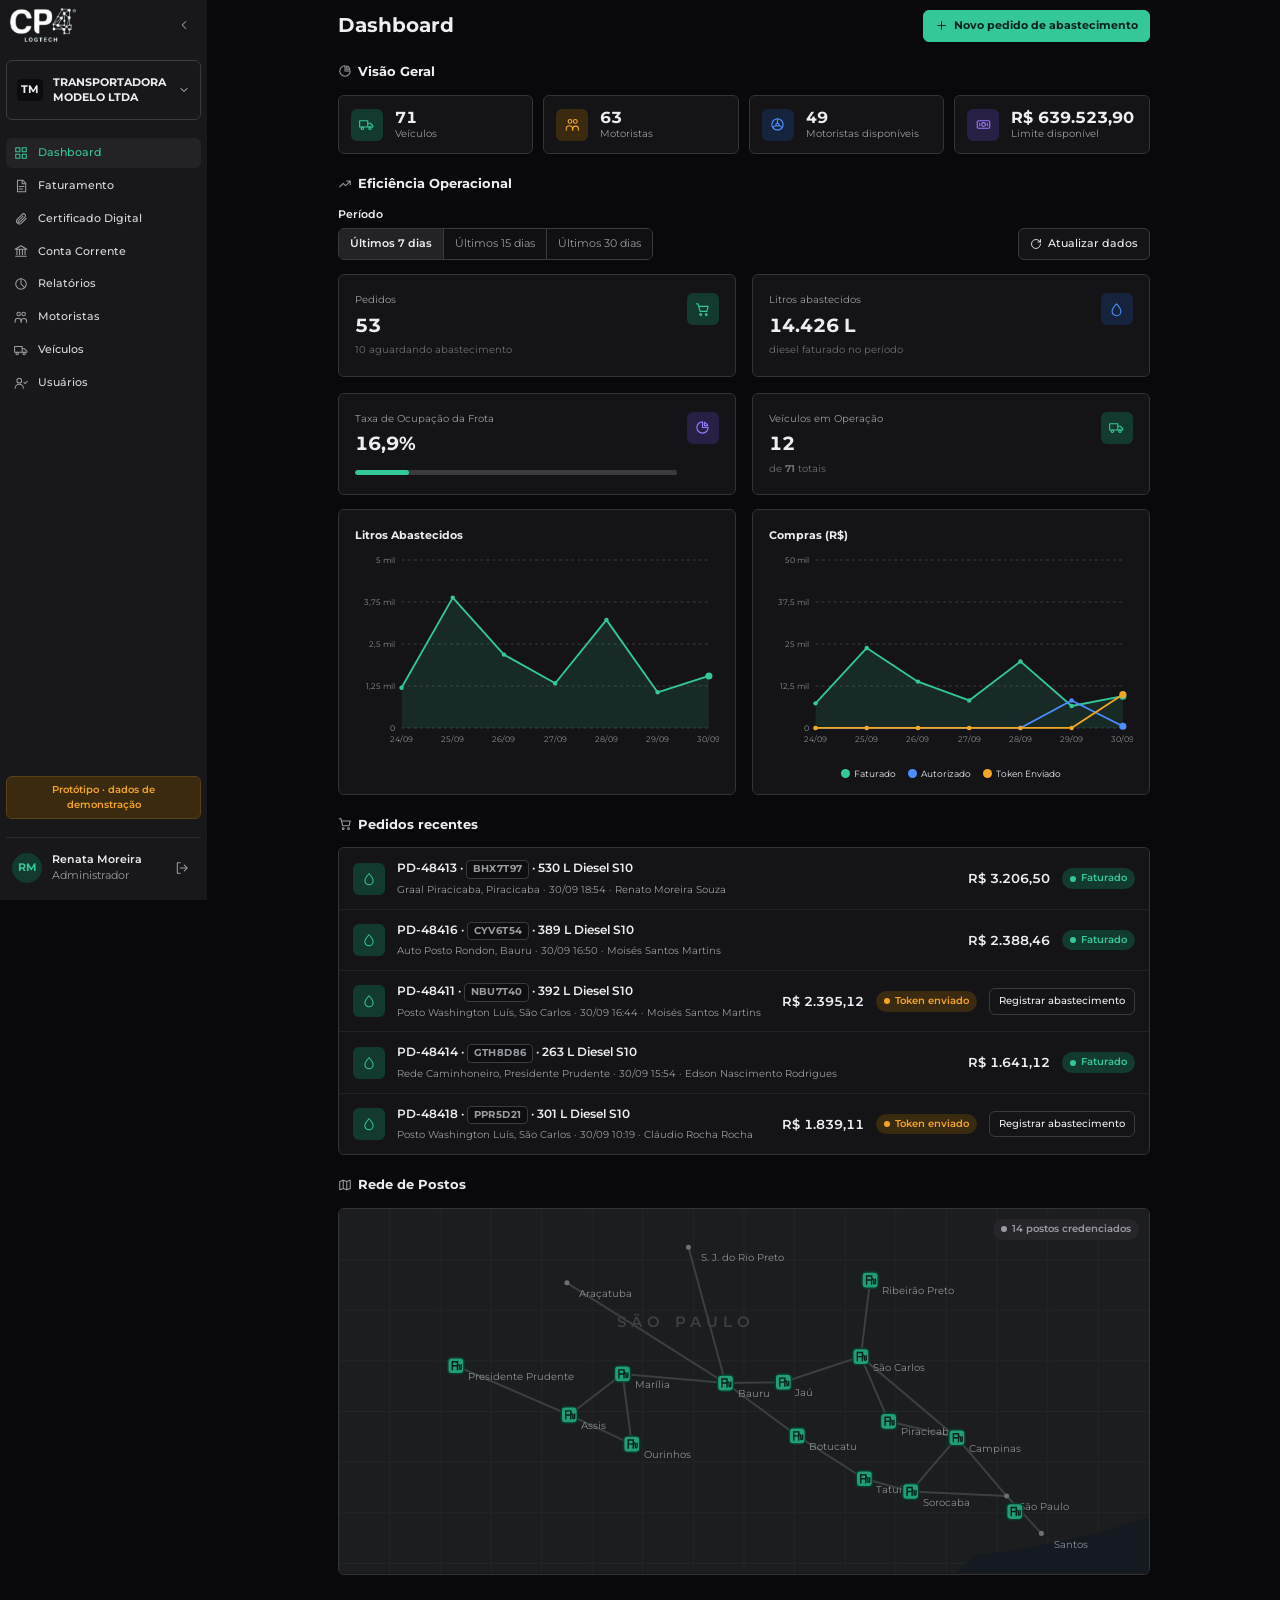
==== transportadora/index.html @ f38b28fd "Adiciona protótipo navegável da área logada da transportadora Dashboard, Faturamento, Certificado Di" ====
<!doctype html>
<html lang="pt-BR">
<head>
<meta charset="utf-8">
<meta name="viewport" content="width=device-width, initial-scale=1, viewport-fit=cover">
<title>CP4 Logtech · Área da transportadora</title>
<meta name="description" content="Protótipo navegável da área logada da transportadora na CP4. Dados de demonstração.">
<link rel="preconnect" href="https://fonts.googleapis.com">
<link rel="preconnect" href="https://fonts.gstatic.com" crossorigin>
<link rel="stylesheet" href="https://fonts.googleapis.com/css2?family=Montserrat:wght@400;500;600;700;800&display=swap">
<style>
/* Layout: menu lateral fixo + área de conteúdo centralizada, no visual escuro do produto */
:root{
  --bg:#09090b; --side:#18181a; --card:#141416; --card2:#1c1c1f; --line:#2a2a2e; --line2:#222226;
  --fg:#eceef0; --muted:#9a9ca3; --faint:#6c6e75;
  --accent:#34c79a; --accent-bg:#123a2f;
  --blue:#4c8dff; --blue-bg:#16233d; --orange:#f5a524; --orange-bg:#3a2a10;
  --purple:#9b7bff; --purple-bg:#271f44; --red:#f2665b; --red-bg:#3a1714;
  --font:'Montserrat',system-ui,-apple-system,'Segoe UI',sans-serif;
  color-scheme:dark;
}
*{box-sizing:border-box}
html,body{height:100%}
body{margin:0;background:var(--bg);color:var(--fg);font-family:var(--font);font-size:13px;line-height:1.45}
button,input,select{font:inherit;color:inherit}
button{cursor:pointer}
a{color:var(--accent)}
.num{font-variant-numeric:tabular-nums}
:focus-visible{outline:2px solid var(--accent);outline-offset:2px}
@media (prefers-reduced-motion:reduce){*{transition:none!important;animation:none!important}}

.demo{background:var(--orange-bg);color:var(--orange);border:1px solid #5a4214;border-radius:6px;padding:6px 8px;font-size:10px;font-weight:600;text-align:center}
.demo-m{display:none}

/* ---------- Estrutura ---------- */
.app{display:flex;min-height:100%}
.side{width:207px;flex-shrink:0;background:var(--side);display:flex;flex-direction:column;gap:18px;padding:8px 6px 16px;position:sticky;top:0;height:100vh;overflow-y:auto}
.side .top{display:flex;align-items:center;justify-content:space-between;padding:0 4px}
.side .top img{height:34px;width:auto;display:block}
.icon-btn{background:none;border:0;color:var(--muted);padding:6px;border-radius:6px;display:grid;place-items:center}
.icon-btn:hover{background:var(--card2);color:var(--fg)}
.company{position:relative}
.company>button{width:100%;display:flex;align-items:center;gap:10px;background:var(--side);border:1px solid #3a3a3f;border-radius:6px;padding:14px 10px;text-align:left}
.company .sig{background:#0c0c0e;border-radius:4px;font-weight:700;font-size:11px;padding:3px 4px;flex-shrink:0}
.company .nm{flex:1;font-size:11px;font-weight:700;text-transform:uppercase;line-height:1.35}
.menu-pop{position:absolute;left:0;right:0;top:calc(100% + 4px);background:var(--card2);border:1px solid var(--line);border-radius:8px;padding:4px;z-index:20;box-shadow:0 12px 30px #0008}
.menu-pop button{width:100%;text-align:left;background:none;border:0;padding:9px 10px;border-radius:6px;font-size:12px}
.menu-pop button:hover{background:#26262a}
nav.menu{display:flex;flex-direction:column;gap:3px}
nav.menu a{display:flex;align-items:center;gap:10px;padding:7px 8px;border-radius:6px;color:#d7d9dc;text-decoration:none;font-size:11px;font-weight:500}
nav.menu a svg{color:var(--muted);flex-shrink:0}
nav.menu a:hover{background:#202024}
nav.menu a.on{background:#232327;color:var(--accent)}
nav.menu a.on svg{color:var(--accent)}
.side .demo{margin-top:auto}
.side .me{border-top:1px solid var(--line);padding:14px 6px 0;display:flex;align-items:center;gap:10px}
.avatar{width:30px;height:30px;border-radius:50%;background:var(--accent-bg);color:var(--accent);display:grid;place-items:center;font-weight:700;font-size:11px;flex-shrink:0}
.me .who{flex:1;min-width:0;font-size:11px}
.me .who b{display:block;font-weight:600;white-space:nowrap;overflow:hidden;text-overflow:ellipsis}
.me .who span{color:var(--muted)}

.main{flex:1;min-width:0;padding:10px 24px 64px}
.wrap{max-width:812px;margin:0 auto;display:flex;flex-direction:column;gap:14px}
.mobbar{display:none}

h1{margin:0;font-size:20px;font-weight:700;text-wrap:balance}
h2{margin:6px 0 0;font-size:13px;font-weight:700;display:flex;align-items:center;gap:6px}
h2 svg{color:var(--muted)}
.titlebar{display:flex;align-items:center;gap:12px;flex-wrap:wrap}
.titlebar h1{flex:1}
.sub{color:var(--muted);font-size:12px;margin:-6px 0 0}

/* ---------- Componentes ---------- */
.card{background:var(--card);border:1px solid #333338;border-radius:6px}
.pad{padding:16px}
.grid4{display:grid;grid-template-columns:repeat(4,minmax(0,1fr));gap:10px}
.grid2{display:grid;grid-template-columns:repeat(2,minmax(0,1fr));gap:16px}
.grid3{display:grid;grid-template-columns:repeat(3,minmax(0,1fr));gap:12px}
.stat{display:flex;align-items:center;gap:12px;padding:12px}
.ico{width:32px;height:32px;border-radius:6px;display:grid;place-items:center;flex-shrink:0}
.ico.g{background:var(--accent-bg);color:var(--accent)} .ico.o{background:var(--orange-bg);color:var(--orange)}
.ico.b{background:var(--blue-bg);color:var(--blue)} .ico.p{background:var(--purple-bg);color:var(--purple)}
.ico.r{background:var(--red-bg);color:var(--red)}
.stat{min-width:0}
.stat .v{font-size:16px;font-weight:700;line-height:1.2}
.stat .l{font-size:10px;color:var(--muted)}
.metric{padding:18px 16px;display:flex;justify-content:space-between;gap:10px}
.metric .l{font-size:10px;color:var(--muted)}
.metric .v{font-size:19px;font-weight:700;margin-top:4px}
.metric .h{font-size:10px;color:var(--faint);margin-top:4px}
.bar{height:5px;border-radius:9px;background:#3a3a3f;overflow:hidden;margin-top:12px}
.bar i{display:block;height:100%;background:var(--accent);border-radius:9px}

.btn{display:inline-flex;align-items:center;gap:6px;background:var(--card);border:1px solid #3a3a3f;border-radius:6px;padding:7px 11px;font-size:11px;font-weight:500;text-decoration:none;color:var(--fg);white-space:nowrap}
.btn:hover{background:var(--card2)}
.btn.pri{background:var(--accent);border-color:var(--accent);color:#06221a;font-weight:700}
.btn.pri:hover{filter:brightness(1.08)}
.btn.sm{padding:5px 9px;font-size:10px}
.btn:disabled{opacity:.45;cursor:not-allowed}
.field{display:flex;flex-direction:column;gap:5px}
.field label{font-size:11px;font-weight:600}
.field .hint{font-size:10px;color:var(--muted)}
.input,select.input{background:#101012;border:1px solid #3a3a3f;border-radius:6px;padding:8px 10px;font-size:12px;width:100%;min-width:0}
.input:focus{border-color:var(--accent);outline:none}
.row{display:flex;gap:10px;align-items:flex-end;flex-wrap:wrap}
.seg{display:inline-flex;border:1px solid #3a3a3f;border-radius:6px;overflow:hidden}
.seg button{background:#101012;border:0;padding:7px 11px;font-size:11px;color:var(--muted)}
.seg button+button{border-left:1px solid #3a3a3f}
.seg button.on{background:#232327;color:var(--fg);font-weight:600}

.pill{display:inline-flex;align-items:center;gap:5px;font-size:10px;font-weight:600;padding:3px 8px;border-radius:999px;white-space:nowrap}
.pill::before{content:"";width:6px;height:6px;border-radius:50%;background:currentColor}
.pill.g{background:var(--accent-bg);color:var(--accent)} .pill.b{background:var(--blue-bg);color:var(--blue)}
.pill.o{background:var(--orange-bg);color:var(--orange)} .pill.r{background:var(--red-bg);color:var(--red)}
.pill.n{background:#26262a;color:var(--muted)}

.tbl-wrap{overflow-x:auto}
table{width:100%;border-collapse:collapse;font-size:11px}
th{text-align:left;font-weight:600;color:var(--muted);font-size:10px;text-transform:uppercase;letter-spacing:.05em;padding:10px 12px;border-bottom:1px solid var(--line);white-space:nowrap}
td{padding:10px 12px;border-bottom:1px solid var(--line2);white-space:nowrap}
tr:last-child td{border-bottom:0}
tbody tr.click{cursor:pointer}
tbody tr.click:hover td{background:#19191c}
.r{text-align:right}
.muted{color:var(--muted)}
.pager{display:flex;align-items:center;justify-content:space-between;gap:10px;padding:10px 12px;border-top:1px solid var(--line);font-size:11px;color:var(--muted)}
.empty{padding:28px 12px;text-align:center;color:var(--muted)}
.tag{display:inline-block;font-weight:700;letter-spacing:.04em;background:#0e0e10;border:1px solid #3a3a3f;border-radius:4px;padding:1px 6px}

/* Gráficos e mapa */
.chart-card{padding:18px 16px 14px}
.chart-card h3{margin:0 0 6px;font-size:11px;font-weight:700}
.chart svg{width:100%;height:auto;display:block}
.legend{display:flex;justify-content:center;gap:12px;flex-wrap:wrap;font-size:9px;margin-top:4px}
.legend span{display:inline-flex;align-items:center;gap:4px}
.legend i{width:9px;height:9px;border-radius:50%;display:inline-block}
.map{position:relative;overflow:hidden;border-radius:6px}
.map svg{display:block;width:100%;height:auto}
.map .pin{cursor:pointer}
.map .pin:hover rect,.map .pin.on rect{fill:#4fe0b1}
.posto-card{position:absolute;left:12px;bottom:12px;max-width:260px;background:var(--card2);border:1px solid var(--line);border-radius:8px;padding:12px;display:flex;flex-direction:column;gap:6px;box-shadow:0 12px 30px #0009}
.posto-card b{font-size:12px}

.list{display:flex;flex-direction:column}
.li{display:flex;align-items:center;gap:12px;padding:11px 14px;border-bottom:1px solid var(--line2)}
.li:last-child{border-bottom:0}
.li .t{flex:1;min-width:0}
.li .t b{display:block;font-size:12px;font-weight:600}
.li .t span{font-size:10px;color:var(--muted)}

/* Modal, gaveta e aviso */
.scrim{position:fixed;inset:0;background:#000a;z-index:50;display:grid;place-items:center;padding:16px}
.modal{width:min(520px,100%);max-height:calc(100vh - 32px);overflow-y:auto;background:var(--card);border:1px solid #3a3a3f;border-radius:10px;padding:20px;display:flex;flex-direction:column;gap:14px}
.modal h3{margin:0;font-size:15px}
.modal .foot{display:flex;justify-content:flex-end;gap:8px;flex-wrap:wrap}
.fgrid{display:grid;grid-template-columns:1fr 1fr;gap:12px}
.fgrid .full{grid-column:1/-1}
.sumbox{background:#101012;border:1px solid var(--line);border-radius:6px;padding:12px;display:grid;grid-template-columns:1fr auto;gap:4px 12px;font-size:11px}
.sumbox .tot{font-weight:700;font-size:13px}
.err{color:var(--red);font-size:11px}
.token{font-size:30px;font-weight:800;letter-spacing:.3em;text-align:center;padding:14px;background:#101012;border:1px dashed var(--accent);border-radius:8px;color:var(--accent)}
.drawer{position:fixed;top:0;right:0;bottom:0;width:min(420px,100%);background:var(--card);border-left:1px solid #3a3a3f;z-index:51;padding:20px;display:flex;flex-direction:column;gap:14px;overflow-y:auto}
.kv{display:grid;grid-template-columns:auto 1fr;gap:8px 16px;font-size:11px}
.kv dt{color:var(--muted)} .kv dd{margin:0;text-align:right;font-weight:600}
.code{font-family:ui-monospace,Menlo,Consolas,monospace;font-size:11px;background:#101012;border:1px solid var(--line);border-radius:6px;padding:10px;word-break:break-all}
.toast{position:fixed;left:50%;bottom:24px;transform:translateX(-50%);background:#e9f8f2;color:#06221a;font-weight:600;font-size:12px;padding:10px 16px;border-radius:8px;z-index:60;box-shadow:0 10px 30px #000a}

/* Login */
.login{min-height:100%;display:grid;place-items:center;padding:24px 16px;background:radial-gradient(900px 500px at 70% -10%,#12352b 0,transparent 60%),var(--bg)}
.login form{width:min(380px,100%);display:flex;flex-direction:column;gap:14px}
.login img{height:52px;width:auto;align-self:flex-start;margin-bottom:6px}

/* ---------- Celular ---------- */
@media (max-width:900px){
  .side{position:fixed;left:0;top:0;z-index:45;transform:translateX(-100%);transition:transform .2s;box-shadow:0 0 40px #000c}
  .app.open .side{transform:none}
  .app.open::after{content:"";position:fixed;inset:0;background:#0008;z-index:44}
  .mobbar{display:flex;align-items:center;gap:10px;position:sticky;top:0;z-index:30;background:var(--side);padding:8px 12px;padding-top:calc(8px + env(safe-area-inset-top,0px));margin:-10px -16px 12px}
  .mobbar img{height:28px}
  .mobbar .co{margin-left:auto;font-size:10px;font-weight:700;text-transform:uppercase;color:var(--muted);text-align:right}
  .main{padding:10px 16px 72px}
  .grid4{grid-template-columns:repeat(2,minmax(0,1fr))}
  .grid2,.grid3{grid-template-columns:1fr}
  .fgrid{grid-template-columns:1fr}
  .demo-m{display:block;margin:-4px 0 12px}
  .stat{padding:10px;gap:8px}
  .stat .v{font-size:14px;overflow-wrap:anywhere}
  .li{flex-wrap:wrap}
  .li .t{flex-basis:calc(100% - 44px)}
  .li .t b{white-space:normal}
  .posto-card{position:static;max-width:none;border-radius:0;border-width:1px 0 0}
}
</style>
</head>
<body>
<div id="root"></div>

<script>
/* =========================================================
   Dados de demonstração (fictícios, gerados de forma fixa)
   ========================================================= */
var seed = 7;
function rnd(){ seed = (seed * 16807) % 2147483647; return (seed - 1) / 2147483646; }
function pick(a){ return a[Math.floor(rnd() * a.length)]; }
function brl(v){ return v.toLocaleString('pt-BR',{style:'currency',currency:'BRL'}); }
function n0(v){ return Math.round(v).toLocaleString('pt-BR'); }
function n1(v){ return v.toLocaleString('pt-BR',{minimumFractionDigits:1,maximumFractionDigits:1}); }
function esc(s){ return String(s).replace(/[&<>"]/g,function(c){return {'&':'&amp;','<':'&lt;','>':'&gt;','"':'&quot;'}[c];}); }
var HOJE = new Date(2026, 8, 30, 14, 20);
function dia(d){ return String(d.getDate()).padStart(2,'0') + '/' + String(d.getMonth()+1).padStart(2,'0') + '/' + d.getFullYear(); }
function diaCurto(d){ return String(d.getDate()).padStart(2,'0') + '/' + String(d.getMonth()+1).padStart(2,'0'); }
function hora(d){ return String(d.getHours()).padStart(2,'0') + ':' + String(d.getMinutes()).padStart(2,'0'); }
function addDias(d,n){ var x = new Date(d); x.setDate(x.getDate()+n); return x; }

var EMPRESAS = [
  { sig:'TM', nome:'Transportadora Modelo Ltda', cnpj:'12.345.678/0001-90', limite:900000, usado:260476.10 },
  { sig:'TM', nome:'Transportadora Modelo – Filial Sorocaba', cnpj:'12.345.678/0002-71', limite:250000, usado:61230.40 }
];

var LETRAS = 'ABCDEFGHJKLMNPRSTUVWXYZ';
function placa(){ return pick(LETRAS)+pick(LETRAS)+pick(LETRAS)+Math.floor(rnd()*10)+pick(LETRAS)+Math.floor(rnd()*10)+Math.floor(rnd()*10); }
var MODELOS = [
  {m:'Scania R 450', e:6, t:700}, {m:'Volvo FH 540', e:6, t:900}, {m:'Mercedes-Benz Actros 2651', e:6, t:780},
  {m:'DAF XF 480', e:6, t:730}, {m:'VW Constellation 24.280', e:3, t:450}, {m:'Iveco S-Way 480', e:6, t:700},
  {m:'VW Delivery 11.180', e:2, t:150}
];
var VEICULOS = [];
for (var i = 0; i < 71; i++) {
  var mo = pick(MODELOS);
  VEICULOS.push({ placa:placa(), modelo:mo.m, eixos:mo.e, tanque:mo.t, ano:2018+Math.floor(rnd()*8), km:Math.round(80000+rnd()*620000), status:'Parado' });
}
var NOMES = ['Carlos','João','Marcos','Paulo','Rafael','Anderson','Luiz','Edson','Fábio','Rodrigo','Jefferson','Cláudio','Wagner','Sérgio','Adriano','Márcio','Renato','Diego','Valdir','Gilberto','Aline','Patrícia','Juliana','Roberto','Thiago','Leandro','Moisés','Everton'];
var SOBRENOMES = ['Silva','Souza','Oliveira','Santos','Pereira','Lima','Ferreira','Costa','Rodrigues','Almeida','Nascimento','Carvalho','Gomes','Ribeiro','Martins','Barbosa','Rocha','Dias','Moreira','Teixeira'];
var MOTORISTAS = [];
for (var j = 0; j < 63; j++) {
  var nm = pick(NOMES) + ' ' + pick(SOBRENOMES) + ' ' + pick(SOBRENOMES);
  var cpf = String(100+Math.floor(rnd()*899)) + '.***.***-' + String(10+Math.floor(rnd()*89));
  MOTORISTAS.push({ nome:nm, cpf:cpf, cnh:pick(['E','E','E','D']), validade:dia(addDias(HOJE, Math.floor(rnd()*1400)-60)), tel:'(15) 9' + (1000+Math.floor(rnd()*8999)) + '-' + (1000+Math.floor(rnd()*8999)), status:'Disponível', veiculo:'' });
}
MOTORISTAS.sort(function(a,b){ return a.nome.localeCompare(b.nome); });
// Alguns em viagem, outros afastados
for (var k = 0; k < 12; k++) { MOTORISTAS[k*5].status = 'Em viagem'; MOTORISTAS[k*5].veiculo = VEICULOS[k*3].placa; VEICULOS[k*3].status = 'Em operação'; }
MOTORISTAS[7].status = 'Afastado'; MOTORISTAS[23].status = 'Afastado';
VEICULOS[10].status = 'Manutenção'; VEICULOS[44].status = 'Manutenção';

var POSTOS = [
  {nome:'Posto Castelão',        cidade:'Tatuí',               rod:'SP-127 km 104',  lon:-47.86,lat:-23.36, s10:6.09, s500:5.95, arla:3.89},
  {nome:'Auto Posto Rondon',     cidade:'Bauru',               rod:'SP-300 km 345',  lon:-49.06,lat:-22.31, s10:6.14, s500:6.01, arla:3.95},
  {nome:'Posto Estrela da Serra',cidade:'Marília',             rod:'SP-294 km 438',  lon:-49.95,lat:-22.21, s10:6.19, s500:6.05, arla:3.99},
  {nome:'Rede Caminhoneiro',     cidade:'Presidente Prudente', rod:'SP-270 km 568',  lon:-51.39,lat:-22.12, s10:6.24, s500:6.09, arla:4.05},
  {nome:'Posto Vale do Paranapanema',cidade:'Assis',           rod:'SP-270 km 444',  lon:-50.41,lat:-22.66, s10:6.21, s500:6.07, arla:4.02},
  {nome:'Posto Ourinhos Sul',    cidade:'Ourinhos',            rod:'BR-153 km 12',   lon:-49.87,lat:-22.98, s10:6.17, s500:6.03, arla:3.98},
  {nome:'Graal Piracicaba',      cidade:'Piracicaba',          rod:'SP-304 km 158',  lon:-47.65,lat:-22.73, s10:6.05, s500:5.92, arla:3.85},
  {nome:'Posto Anhanguera 95',   cidade:'Campinas',            rod:'SP-330 km 95',   lon:-47.06,lat:-22.91, s10:6.02, s500:5.89, arla:3.82},
  {nome:'Posto Washington Luís', cidade:'São Carlos',          rod:'SP-310 km 235',  lon:-47.89,lat:-22.02, s10:6.11, s500:5.98, arla:3.92},
  {nome:'Posto Jaú Rodovia',     cidade:'Jaú',                 rod:'SP-225 km 142',  lon:-48.56,lat:-22.30, s10:6.12, s500:5.99, arla:3.93},
  {nome:'Posto Castello Branco', cidade:'Sorocaba',            rod:'SP-280 km 92',   lon:-47.46,lat:-23.50, s10:6.03, s500:5.90, arla:3.84},
  {nome:'Posto Botucatu Serra',  cidade:'Botucatu',            rod:'SP-280 km 230',  lon:-48.44,lat:-22.89, s10:6.10, s500:5.97, arla:3.91},
  {nome:'Posto Anchieta Planalto',cidade:'São Bernardo do Campo',rod:'SP-150 km 23', lon:-46.56,lat:-23.72, s10:6.15, s500:6.02, arla:3.94},
  {nome:'Posto Ribeirão Norte',  cidade:'Ribeirão Preto',      rod:'SP-330 km 312',  lon:-47.81,lat:-21.18, s10:6.13, s500:6.00, arla:3.93}
];
var COMB = { s10:'Diesel S10', s500:'Diesel S500', arla:'Arla 32' };

// Pedidos de abastecimento dos últimos 30 dias
var PEDIDOS = [], seq = 48210;
for (var d = 29; d >= 0; d--) {
  var qtd = 4 + Math.floor(rnd()*7);
  for (var q = 0; q < qtd; q++) {
    var v = pick(VEICULOS), p = pick(POSTOS), c = rnd() < 0.86 ? 's10' : (rnd() < 0.5 ? 's500' : 'arla');
    var lt = c === 'arla' ? Math.round(30 + rnd()*50) : Math.round(v.tanque * (0.35 + rnd()*0.5));
    var dt = addDias(HOJE, -d); dt.setHours(5 + Math.floor(rnd()*15), Math.floor(rnd()*60));
    var st = d > 1 ? 'Faturado' : (d === 1 ? pick(['Faturado','Autorizado']) : pick(['Autorizado','Token enviado','Faturado']));
    PEDIDOS.push({ id:'PD-' + (seq++), data:dt, placa:v.placa, motorista:pick(MOTORISTAS).nome, posto:p.nome, cidade:p.cidade, comb:c, litros:lt, preco:p[c], total:lt*p[c], status:st, token:String(100000+Math.floor(rnd()*899999)) });
  }
}
PEDIDOS.sort(function(a,b){ return b.data - a.data; });

var FATURAS = [
  {id:'FAT-2026-0930', per:'16/09 a 30/09/2026', venc:'15/10/2026', status:'Em aberto'},
  {id:'FAT-2026-0915', per:'01/09 a 15/09/2026', venc:'30/09/2026', status:'Em aberto'},
  {id:'FAT-2026-0831', per:'16/08 a 31/08/2026', venc:'15/09/2026', status:'Paga'},
  {id:'FAT-2026-0815', per:'01/08 a 15/08/2026', venc:'31/08/2026', status:'Paga'},
  {id:'FAT-2026-0731', per:'16/07 a 31/07/2026', venc:'15/08/2026', status:'Paga'},
  {id:'FAT-2026-0715', per:'01/07 a 15/07/2026', venc:'31/07/2026', status:'Paga'}
];
FATURAS.forEach(function(f){ f.pedidos = 70 + Math.floor(rnd()*45); f.litros = Math.round(f.pedidos * (380 + rnd()*120)); f.valor = f.litros * 6.11; });

var USUARIOS = [
  {nome:'Renata Moreira', email:'renata@transportadoramodelo.com.br', perfil:'Administrador', status:'Ativo', acesso:'hoje, 14:02'},
  {nome:'Eduardo Lima', email:'eduardo@transportadoramodelo.com.br', perfil:'Financeiro', status:'Ativo', acesso:'hoje, 09:41'},
  {nome:'Camila Rocha', email:'camila@transportadoramodelo.com.br', perfil:'Operador de frota', status:'Ativo', acesso:'ontem, 18:15'},
  {nome:'Bruno Teixeira', email:'bruno@transportadoramodelo.com.br', perfil:'Operador de frota', status:'Ativo', acesso:'28/09, 07:30'},
  {nome:'Sônia Dias', email:'sonia@transportadoramodelo.com.br', perfil:'Financeiro', status:'Inativo', acesso:'02/08, 16:04'}
];

var EXTRATO = [
  {data:'30/09/2026', desc:'Reserva de limite · pedidos em aberto', valor:-8412.35},
  {data:'29/09/2026', desc:'Pagamento FAT-2026-0831', valor:198340.22},
  {data:'29/09/2026', desc:'Abastecimentos faturados do dia', valor:-21870.14},
  {data:'28/09/2026', desc:'Abastecimentos faturados do dia', valor:-19455.60},
  {data:'27/09/2026', desc:'Abastecimentos faturados do dia', valor:-14022.87},
  {data:'26/09/2026', desc:'Ajuste de limite aprovado', valor:100000.00},
  {data:'26/09/2026', desc:'Abastecimentos faturados do dia', valor:-23610.45},
  {data:'25/09/2026', desc:'Abastecimentos faturados do dia', valor:-20981.03}
];

/* =========================================================
   Estado e utilidades de interface
   ========================================================= */
var S = { logado:true, emp:0, periodo:7, postoSel:null, q:{}, pg:{}, filtroFat:'Todas', cert:{status:'Válido', validade:'14/03/2027', envio:null}, modal:null, relatorio:null };
function emp(){ return EMPRESAS[S.emp]; }
function disponivel(){ var e = emp(); return e.limite - e.usado - (e.novos || 0); }

var ICON = {
  dash:'<path d="M3 3h7v7H3zM14 3h7v7h-7zM3 14h7v7H3zM14 14h7v7h-7z"/>',
  fat:'<path d="M6 2h9l5 5v15H6z"/><path d="M14 2v6h6M9 13h8M9 17h6"/>',
  cert:'<path d="m21 11-8.6 8.6a5 5 0 0 1-7-7L14 4a3.3 3.3 0 0 1 4.7 4.7L10 17.4a1.7 1.7 0 0 1-2.4-2.4L15.5 7"/>',
  conta:'<path d="M3 21h18M5 18V10M9.5 18V10M14.5 18V10M19 18V10M2 9l10-6 10 6z"/>',
  rel:'<circle cx="12" cy="12" r="9"/><path d="M12 3v9l6.4 6.4"/>',
  mot:'<circle cx="8" cy="7" r="3"/><circle cx="16.5" cy="7" r="3"/><path d="M2 21v-2a5 5 0 0 1 10 0v2M12.5 21v-2a4.5 4.5 0 0 1 9 0v2"/>',
  vei:'<path d="M1 6h13v10H1zM14 10h4l4 4v2h-8z"/><circle cx="5.5" cy="18" r="2"/><circle cx="17.5" cy="18" r="2"/>',
  usr:'<circle cx="9" cy="8" r="4"/><path d="M2 21a7 7 0 0 1 14 0M17 11l2 2 4-4"/>',
  cart:'<circle cx="9" cy="20" r="1.5"/><circle cx="18" cy="20" r="1.5"/><path d="M2 3h3l3 12h11l2-8H6.5"/>',
  drop:'<path d="M12 3s7 7.5 7 12a7 7 0 0 1-14 0c0-4.5 7-12 7-12z"/>',
  pie:'<path d="M21 12A9 9 0 1 1 12 3v9z"/><path d="M15 3.5A9 9 0 0 1 20.5 9H15z"/>',
  wheel:'<circle cx="12" cy="12" r="9"/><circle cx="12" cy="12" r="2.5"/><path d="M12 3v6.5M4.5 16.5l5.3-3M19.5 16.5l-5.3-3"/>',
  money:'<rect x="2" y="6" width="20" height="12" rx="2"/><circle cx="12" cy="12" r="3"/><path d="M6 10v4M18 10v4"/>',
  trend:'<path d="m3 17 6-6 4 4 8-8M15 7h6v6"/>',
  map:'<path d="M9 4 3 6v14l6-2 6 2 6-2V4l-6 2zM9 4v14M15 6v14"/>',
  cal:'<rect x="3" y="4" width="18" height="17" rx="2"/><path d="M3 9h18M8 2v4M16 2v4"/>',
  ref:'<path d="M21 12a9 9 0 1 1-3-6.7L21 8M21 3v5h-5"/>',
  chev:'<path d="m6 9 6 6 6-6"/>',
  left:'<path d="m15 18-6-6 6-6"/>',
  menu:'<path d="M3 6h18M3 12h18M3 18h18"/>',
  plus:'<path d="M12 5v14M5 12h14"/>',
  out:'<path d="M9 21H4V3h5M16 17l5-5-5-5M21 12H9"/>',
  x:'<path d="M6 6l12 12M18 6 6 18"/>',
  search:'<circle cx="11" cy="11" r="7"/><path d="m20 20-3.5-3.5"/>',
  full:'<path d="M3 9V3h6M21 9V3h-6M3 15v6h6M21 15v6h-6"/>',
  shield:'<path d="M12 2 4 5v6c0 5 3.5 9.5 8 11 4.5-1.5 8-6 8-11V5z"/><path d="m9 12 2 2 4-4"/>'
};
function ic(n,s){ s = s || 14; return '<svg width="'+s+'" height="'+s+'" viewBox="0 0 24 24" fill="none" stroke="currentColor" stroke-width="1.8" stroke-linecap="round" stroke-linejoin="round" aria-hidden="true">'+ICON[n]+'</svg>'; }

var ROTAS = [
  ['dashboard','Dashboard','dash'], ['faturamento','Faturamento','fat'], ['certificado','Certificado Digital','cert'],
  ['conta','Conta Corrente','conta'], ['relatorios','Relatórios','rel'], ['motoristas','Motoristas','mot'],
  ['veiculos','Veículos','vei'], ['usuarios','Usuários','usr']
];
function rota(){ var h = (location.hash || '').replace('#',''); return ROTAS.some(function(r){ return r[0] === h; }) ? h : 'dashboard'; }

var toastT;
function toast(msg){
  var el = document.querySelector('.toast'); if (el) el.remove();
  el = document.createElement('div'); el.className = 'toast'; el.setAttribute('role','status'); el.textContent = msg;
  document.body.appendChild(el); clearTimeout(toastT); toastT = setTimeout(function(){ el.remove(); }, 3200);
}
function pill(st){
  var m = {'Faturado':'g','Autorizado':'b','Token enviado':'o','Disponível':'g','Em viagem':'b','Afastado':'n','Em operação':'b','Parado':'n','Manutenção':'o','Em aberto':'o','Paga':'g','Vencida':'r','Ativo':'g','Inativo':'n','Convite enviado':'o','Válido':'g','Em validação':'o'}[st] || 'n';
  return '<span class="pill '+m+'">'+esc(st)+'</span>';
}

/* =========================================================
   Telas
   ========================================================= */
function pedidosPeriodo(){ var ini = addDias(HOJE, -(S.periodo-1)); ini.setHours(0,0,0,0); return PEDIDOS.filter(function(p){ return p.data >= ini; }); }

function telaDashboard(){
  var e = emp();
  var ped = pedidosPeriodo();
  var fat = ped.filter(function(p){ return p.status === 'Faturado' && p.comb !== 'arla'; });
  var litros = fat.reduce(function(s,p){ return s + p.litros; },0);
  var emOp = VEICULOS.filter(function(v){ return v.status === 'Em operação'; }).length;
  var disp = MOTORISTAS.filter(function(m){ return m.status === 'Disponível'; }).length;
  var ocup = emOp / VEICULOS.length * 100;
  var recentes = PEDIDOS.slice(0,5);
  return '' +
  '<div class="titlebar"><h1>Dashboard</h1><button class="btn pri" data-act="novo-pedido">'+ic('plus',13)+' Novo pedido de abastecimento</button></div>' +
  '<h2>'+ic('pie')+' Visão Geral</h2>' +
  '<div class="grid4">' +
    statCard('g','vei', n0(VEICULOS.length), 'Veículos', 'veiculos') +
    statCard('o','mot', n0(MOTORISTAS.length), 'Motoristas', 'motoristas') +
    statCard('b','wheel', n0(disp), 'Motoristas disponíveis', 'motoristas') +
    statCard('p','money', brl(disponivel()), 'Limite disponível', 'conta') +
  '</div>' +
  '<h2>'+ic('trend')+' Eficiência Operacional</h2>' +
  '<div class="row" style="justify-content:space-between"><div class="field"><label>Período</label><div class="seg" role="group" aria-label="Período">' +
    [7,15,30].map(function(n){ return '<button data-periodo="'+n+'" class="'+(S.periodo===n?'on':'')+'">Últimos '+n+' dias</button>'; }).join('') +
  '</div></div><button class="btn" data-act="atualizar">'+ic('ref',12)+' Atualizar dados</button></div>' +
  '<div class="grid2">' +
    metric('Pedidos', n0(ped.length), 'cart', 'g', ped.filter(function(p){return p.status!=='Faturado';}).length + ' aguardando abastecimento') +
    metric('Litros abastecidos', n0(litros) + ' L', 'drop', 'b', 'diesel faturado no período') +
    '<div class="card metric"><div style="flex:1"><div class="l">Taxa de Ocupação da Frota</div><div class="v num">'+n1(ocup)+'%</div><div class="bar"><i style="width:'+ocup.toFixed(1)+'%"></i></div></div><div class="ico p">'+ic('pie',15)+'</div></div>' +
    '<div class="card metric"><div><div class="l">Veículos em Operação</div><div class="v num">'+emOp+'</div><div class="h">de <b>'+VEICULOS.length+'</b> totais</div></div><div class="ico g">'+ic('vei',15)+'</div></div>' +
  '</div>' +
  '<div class="grid2">' +
    '<div class="card chart-card"><h3>Litros Abastecidos</h3><div class="chart">'+graficoLitros()+'</div></div>' +
    '<div class="card chart-card"><h3>Compras (R$)</h3><div class="chart">'+graficoCompras()+'</div><div class="legend"><span><i style="background:var(--accent)"></i>Faturado</span><span><i style="background:var(--blue)"></i>Autorizado</span><span><i style="background:var(--orange)"></i>Token Enviado</span></div></div>' +
  '</div>' +
  '<h2>'+ic('cart')+' Pedidos recentes</h2>' +
  '<div class="card list">' + recentes.map(liPedido).join('') + '</div>' +
  '<h2>'+ic('map')+' Rede de Postos</h2>' +
  '<div class="card map">'+mapa()+'</div>';
}
function statCard(c,i,v,l,link){ return '<a class="card stat" href="#'+link+'" style="text-decoration:none;color:inherit"><div class="ico '+c+'">'+ic(i,15)+'</div><div style="min-width:0"><div class="v num">'+v+'</div><div class="l">'+l+'</div></div></a>'; }
function metric(l,v,i,c,h){ return '<div class="card metric"><div><div class="l">'+l+'</div><div class="v num">'+v+'</div><div class="h">'+h+'</div></div><div class="ico '+c+'">'+ic(i,15)+'</div></div>'; }
function liPedido(p){
  var acao = p.status === 'Token enviado' ? '<button class="btn sm" data-abastecer="'+p.id+'">Registrar abastecimento</button>' : '';
  return '<div class="li"><div class="ico '+(p.comb==='arla'?'b':'g')+'">'+ic('drop',14)+'</div><div class="t"><b>'+p.id+' · <span class="tag">'+p.placa+'</span> · '+n0(p.litros)+' L '+COMB[p.comb]+'</b><span>'+esc(p.posto)+', '+esc(p.cidade)+' · '+diaCurto(p.data)+' '+hora(p.data)+' · '+esc(p.motorista)+'</span></div><div class="num" style="font-weight:600">'+brl(p.total)+'</div>'+pill(p.status)+acao+'</div>';
}

// Série diária para os gráficos
function serie(){
  var dias = [];
  for (var i = S.periodo-1; i >= 0; i--) { var d = addDias(HOJE,-i); dias.push({ d:d, lt:0, fat:0, aut:0, tok:0 }); }
  PEDIDOS.forEach(function(p){
    dias.forEach(function(x){
      if (x.d.toDateString() === p.data.toDateString()) {
        if (p.status === 'Faturado') { x.fat += p.total; if (p.comb !== 'arla') x.lt += p.litros; }
        else if (p.status === 'Autorizado') x.aut += p.total; else x.tok += p.total;
      }
    });
  });
  return dias;
}
function nice(max){ if (max <= 0) return 1; var p = Math.pow(10, Math.floor(Math.log10(max))); var f = max / p; return (f <= 1 ? 1 : f <= 2 ? 2 : f <= 5 ? 5 : 10) * p; }
function eixoY(v,cur){ if (cur) return v >= 1000 ? (v/1000).toLocaleString('pt-BR') + ' mil' : n0(v); return v >= 1000 ? (v/1000).toLocaleString('pt-BR') + ' mil' : n0(v); }
function grafico(dias, series, cur){
  var W = 360, H = 210, L = 46, R = 10, T = 10, B = 34;
  var max = 0; series.forEach(function(s){ dias.forEach(function(x){ max = Math.max(max, x[s.k]); }); });
  var top = nice(max * 1.05), n = dias.length;
  var X = function(i){ return L + (n === 1 ? 0 : i * (W-L-R) / (n-1)); };
  var Y = function(v){ return T + (H-T-B) * (1 - v/top); };
  var g = '';
  for (var t = 0; t <= 4; t++) { var v = top * t / 4; g += '<line x1="'+L+'" x2="'+(W-R)+'" y1="'+Y(v)+'" y2="'+Y(v)+'" stroke="#3a3a3f" stroke-dasharray="3 3"/><text x="'+(L-6)+'" y="'+(Y(v)+3)+'" text-anchor="end" font-size="8" fill="#8a8c93">'+eixoY(v,cur)+'</text>'; }
  var passo = n > 15 ? 5 : n > 7 ? 2 : 1;
  dias.forEach(function(x,i){ if (i % passo === 0 || i === n-1) g += '<text x="'+X(i)+'" y="'+(H-B+14)+'" text-anchor="middle" font-size="8" fill="#8a8c93">'+diaCurto(x.d)+'</text>'; });
  series.forEach(function(s){
    var pts = dias.map(function(x,i){ return X(i).toFixed(1)+','+Y(x[s.k]).toFixed(1); });
    if (s.area) g += '<polygon points="'+X(0)+','+Y(0)+' '+pts.join(' ')+' '+X(n-1)+','+Y(0)+'" fill="'+s.c+'" fill-opacity=".12"/>';
    g += '<polyline points="'+pts.join(' ')+'" fill="none" stroke="'+s.c+'" stroke-width="1.8" stroke-linejoin="round"/>';
    dias.forEach(function(x,i){ var last = i === n-1; g += '<circle cx="'+X(i)+'" cy="'+Y(x[s.k])+'" r="'+(last?3.5:(n>15?0:2.2))+'" fill="'+s.c+'"><title>'+diaCurto(x.d)+': '+(cur?brl(x[s.k]):n0(x[s.k])+' L')+'</title></circle>'; });
  });
  return '<svg viewBox="0 0 '+W+' '+H+'" role="img" aria-label="Gráfico">'+g+'</svg>';
}
function graficoLitros(){ return grafico(serie(), [{k:'lt', c:'#34c79a', area:true}], false); }
function graficoCompras(){ return grafico(serie(), [{k:'fat', c:'#34c79a', area:true},{k:'aut', c:'#4c8dff'},{k:'tok', c:'#f5a524'}], true); }

// Mapa estilizado do interior de SP (projeção simples lon/lat)
var CIDADES = [['Presidente Prudente',-51.39,-22.12],['Marília',-49.95,-22.21],['Bauru',-49.06,-22.31],['São Carlos',-47.89,-22.02],['Piracicaba',-47.65,-22.73],['Campinas',-47.06,-22.91],['Sorocaba',-47.46,-23.50],['São Paulo',-46.63,-23.55],['Santos',-46.33,-23.96],['Ribeirão Preto',-47.81,-21.18],['Assis',-50.41,-22.66],['Ourinhos',-49.87,-22.98],['Botucatu',-48.44,-22.89],['Jaú',-48.56,-22.30],['Tatuí',-47.86,-23.36],['Araçatuba',-50.43,-21.21],['S. J. do Rio Preto',-49.38,-20.82]];
var ESTRADAS = [ // sequências de cidades ligadas por rodovias principais
  ['São Paulo','Sorocaba','Tatuí','Botucatu','Bauru','Marília','Assis','Presidente Prudente'],
  ['São Paulo','Campinas','Piracicaba','São Carlos','Ribeirão Preto'],
  ['Campinas','São Carlos'], ['Bauru','Jaú','São Carlos'], ['Bauru','Araçatuba'], ['Bauru','S. J. do Rio Preto'],
  ['Marília','Ourinhos','Assis'], ['São Paulo','Santos'], ['Sorocaba','Campinas']
];
function prj(lon,lat){ return [ (lon + 52.4) / 7.0 * 800, (lat + 20.4) / -4.0 * 360 ]; }
function mapa(){
  var W = 800, H = 360, g = '<rect width="'+W+'" height="'+H+'" fill="#1b1d1f"/>';
  for (var x = 0; x < W; x += 50) g += '<line x1="'+x+'" x2="'+x+'" y1="0" y2="'+H+'" stroke="#222527"/>';
  for (var y = 0; y < H; y += 50) g += '<line y1="'+y+'" y2="'+y+'" x1="0" x2="'+W+'" stroke="#222527"/>';
  g += '<path d="M'+prj(-46.9,-24.2)+' Q'+prj(-45.8,-24.05)+' '+prj(-44.6,-23.4)+' L800,360 L'+prj(-47.6,-25.0)+'Z" fill="#141a1f"/>';
  g += '<text x="'+prj(-49.4,-21.7)[0]+'" y="'+prj(-49.4,-21.7)[1]+'" font-size="15" letter-spacing="5" fill="#3d4145" font-weight="600" text-anchor="middle">SÃO PAULO</text>';
  var pos = {}; CIDADES.forEach(function(c){ pos[c[0]] = prj(c[1],c[2]); });
  ESTRADAS.forEach(function(r){ g += '<polyline points="'+r.map(function(n){ return pos[n].join(','); }).join(' ')+'" fill="none" stroke="#3a3f43" stroke-width="2"/>'; });
  CIDADES.forEach(function(c){ var p = pos[c[0]]; g += '<circle cx="'+p[0]+'" cy="'+p[1]+'" r="2.5" fill="#6c7176"/><text x="'+(p[0]+12)+'" y="'+(p[1]+14)+'" font-size="10" fill="#8b9095">'+c[0]+'</text>'; });
  POSTOS.forEach(function(p,i){
    var q = prj(p.lon,p.lat);
    g += '<g class="pin'+(S.postoSel===i?' on':'')+'" data-posto="'+i+'" tabindex="0" role="button" aria-label="'+esc(p.nome)+', '+esc(p.cidade)+'" transform="translate('+q[0]+','+q[1]+')"><circle r="16" fill="transparent"/><rect x="-8" y="-8" width="16" height="16" rx="4" fill="#1f9e78" stroke="#0b3a2d" stroke-width="1.5"/><path d="M-3.5 4V-4h5v8M-3.5 0h5M1.5-2l2 1.5v3.2a.9.9 0 0 0 1.8 0V-1" stroke="#06221a" stroke-width="1.4" fill="none" stroke-linecap="round"/></g>';
  });
  var card = '';
  if (S.postoSel !== null) {
    var p = POSTOS[S.postoSel];
    card = '<div class="posto-card"><div style="display:flex;justify-content:space-between;gap:8px"><b>'+esc(p.nome)+'</b><button class="icon-btn" data-act="fecha-posto" aria-label="Fechar">'+ic('x',12)+'</button></div><span class="muted" style="font-size:11px">'+esc(p.cidade)+' · '+esc(p.rod)+'</span><div class="kv"><dt>Diesel S10</dt><dd class="num">'+brl(p.s10)+'/L</dd><dt>Diesel S500</dt><dd class="num">'+brl(p.s500)+'/L</dd><dt>Arla 32</dt><dd class="num">'+brl(p.arla)+'/L</dd></div><button class="btn pri sm" data-act="novo-pedido" data-posto-pre="'+S.postoSel+'">Abastecer aqui</button></div>';
  }
  return '<svg viewBox="0 0 '+W+' '+H+'" role="img" aria-label="Mapa da rede de postos credenciados">'+g+'</svg>'+card+'<span style="position:absolute;right:10px;top:10px" class="pill n">'+POSTOS.length+' postos credenciados</span>';
}

function telaFaturamento(){
  var fs = ['Todas','Em aberto','Paga'];
  var lista = FATURAS.filter(function(f){ return S.filtroFat === 'Todas' || f.status === S.filtroFat; });
  var aberto = FATURAS.filter(function(f){ return f.status === 'Em aberto'; }).reduce(function(s,f){ return s + f.valor; },0);
  return '<div class="titlebar"><h1>Faturamento</h1></div><p class="sub">Faturas quinzenais dos abastecimentos. Clique em uma fatura para ver o boleto e o resumo.</p>' +
  '<div class="grid3">' + statCard('o','fat', brl(aberto), 'Em aberto', 'faturamento') + statCard('g','fat', '15/10/2026', 'Próximo vencimento', 'faturamento') + statCard('b','drop', n0(FATURAS[0].litros)+' L', 'Litros na fatura atual', 'faturamento') + '</div>' +
  '<div class="seg" role="group" aria-label="Filtrar faturas">' + fs.map(function(f){ return '<button data-filtrofat="'+f+'" class="'+(S.filtroFat===f?'on':'')+'">'+f+'</button>'; }).join('') + '</div>' +
  '<div class="card tbl-wrap"><table><thead><tr><th>Fatura</th><th>Período</th><th class="r">Pedidos</th><th class="r">Litros</th><th class="r">Valor</th><th>Vencimento</th><th>Status</th></tr></thead><tbody>' +
  lista.map(function(f){ return '<tr class="click" data-fatura="'+f.id+'" tabindex="0"><td><b>'+f.id+'</b></td><td>'+f.per+'</td><td class="r num">'+f.pedidos+'</td><td class="r num">'+n0(f.litros)+'</td><td class="r num"><b>'+brl(f.valor)+'</b></td><td class="num">'+f.venc+'</td><td>'+pill(f.status)+'</td></tr>'; }).join('') +
  '</tbody></table></div>';
}

function telaCertificado(){
  var c = S.cert;
  return '<div class="titlebar"><h1>Certificado Digital</h1></div><p class="sub">O certificado A1 da empresa é usado para emitir e consultar os documentos fiscais dos abastecimentos.</p>' +
  '<div class="card pad" style="display:flex;gap:14px;align-items:flex-start;flex-wrap:wrap"><div class="ico g" style="width:44px;height:44px">'+ic('shield',22)+'</div><div style="flex:1;min-width:220px;display:flex;flex-direction:column;gap:8px"><div style="display:flex;gap:8px;align-items:center;flex-wrap:wrap"><b style="font-size:14px">Certificado A1 · e-CNPJ</b>'+pill(c.status)+'</div>' +
  '<dl class="kv" style="max-width:420px"><dt>Titular</dt><dd>'+esc(emp().nome.toUpperCase())+'</dd><dt>CNPJ</dt><dd class="num">'+emp().cnpj+'</dd><dt>Emitido por</dt><dd>AC Certificadora Demonstração</dd><dt>Válido até</dt><dd class="num">'+c.validade+' <span class="muted">(165 dias)</span></dd>' + (c.envio ? '<dt>Novo arquivo</dt><dd>'+esc(c.envio)+'</dd>' : '') + '</dl></div></div>' +
  '<h2>Substituir certificado</h2>' +
  '<form class="card pad" id="form-cert" style="display:flex;flex-direction:column;gap:12px"><div class="fgrid"><div class="field"><label for="cert-arq">Arquivo do certificado (.pfx ou .p12)</label><input class="input" type="file" id="cert-arq" accept=".pfx,.p12"></div><div class="field"><label for="cert-senha">Senha do certificado</label><input class="input" type="password" id="cert-senha" placeholder="••••••••"></div></div><div class="err" id="cert-err" hidden></div><div><button class="btn pri" type="submit">Enviar certificado</button></div></form>';
}

function telaConta(){
  var e = emp(), disp = disponivel(), usado = e.limite - disp;
  return '<div class="titlebar"><h1>Conta Corrente</h1><button class="btn" data-act="pedir-limite">Solicitar aumento de limite</button></div>' +
  '<div class="grid3">' + statCard('p','money', brl(e.limite), 'Limite total', 'conta') + statCard('o','money', brl(usado), 'Utilizado', 'conta') + statCard('g','money', brl(disp), 'Disponível', 'conta') + '</div>' +
  '<div class="card pad"><div style="display:flex;justify-content:space-between;font-size:11px"><span>Uso do limite</span><b class="num">'+n1(usado/e.limite*100)+'%</b></div><div class="bar" style="height:8px"><i style="width:'+(usado/e.limite*100).toFixed(1)+'%;background:var(--purple)"></i></div></div>' +
  '<h2>Extrato</h2><div class="card tbl-wrap"><table><thead><tr><th>Data</th><th>Descrição</th><th class="r">Valor</th></tr></thead><tbody>' +
  EXTRATO.map(function(x){ return '<tr><td class="num">'+x.data+'</td><td>'+esc(x.desc)+'</td><td class="r num" style="color:'+(x.valor<0?'var(--fg)':'var(--accent)')+'"><b>'+(x.valor<0?'− ':'+ ')+brl(Math.abs(x.valor))+'</b></td></tr>'; }).join('') +
  '</tbody></table></div>';
}

var RELS = [
  {id:'veiculo', nome:'Abastecimento por veículo', desc:'Litros, valor e número de abastecimentos de cada placa.'},
  {id:'motorista', nome:'Gastos por motorista', desc:'Total abastecido por motorista no período.'},
  {id:'posto', nome:'Compras por posto', desc:'Onde a frota mais abastece e o preço médio pago.'},
  {id:'pedidos', nome:'Extrato de pedidos', desc:'Todos os pedidos com token, posto e status.'}
];
function telaRelatorios(){
  var out = '<div class="titlebar"><h1>Relatórios</h1></div><p class="sub">Relatórios dos últimos 30 dias. Clique em Gerar para ver o resultado.</p><div class="grid2">' +
  RELS.map(function(r){ return '<div class="card pad" style="display:flex;flex-direction:column;gap:8px"><b style="font-size:12px">'+r.nome+'</b><span class="muted" style="font-size:11px;flex:1">'+r.desc+'</span><div><button class="btn '+(S.relatorio===r.id?'pri':'')+'" data-rel="'+r.id+'">'+(S.relatorio===r.id?'Gerado':'Gerar')+'</button></div></div>'; }).join('') + '</div>';
  if (S.relatorio) out += '<h2>'+RELS.filter(function(r){return r.id===S.relatorio;})[0].nome+' · 01/09 a 30/09/2026</h2>' + relatorio(S.relatorio);
  return out;
}
function agrupa(key){
  var m = {};
  PEDIDOS.forEach(function(p){ var k = p[key]; m[k] = m[k] || {k:k, n:0, lt:0, v:0}; m[k].n++; m[k].lt += p.litros; m[k].v += p.total; });
  return Object.keys(m).map(function(k){ return m[k]; }).sort(function(a,b){ return b.v - a.v; });
}
function relatorio(id){
  if (id === 'pedidos') return '<div class="card tbl-wrap"><table><thead><tr><th>Pedido</th><th>Data</th><th>Placa</th><th>Posto</th><th>Combustível</th><th class="r">Litros</th><th class="r">Valor</th><th>Status</th></tr></thead><tbody>' +
    PEDIDOS.slice(0,15).map(function(p){ return '<tr><td><b>'+p.id+'</b></td><td class="num">'+diaCurto(p.data)+' '+hora(p.data)+'</td><td><span class="tag">'+p.placa+'</span></td><td>'+esc(p.posto)+'</td><td>'+COMB[p.comb]+'</td><td class="r num">'+n0(p.litros)+'</td><td class="r num">'+brl(p.total)+'</td><td>'+pill(p.status)+'</td></tr>'; }).join('') + '</tbody></table><div class="pager">Mostrando 15 de '+PEDIDOS.length+' pedidos</div></div>';
  var key = {veiculo:'placa', motorista:'motorista', posto:'posto'}[id];
  var rows = agrupa(key).slice(0,12);
  var col = {veiculo:'Placa', motorista:'Motorista', posto:'Posto'}[id];
  return '<div class="card tbl-wrap"><table><thead><tr><th>'+col+'</th><th class="r">Abastecimentos</th><th class="r">Litros</th><th class="r">Valor</th><th class="r">Preço médio</th></tr></thead><tbody>' +
    rows.map(function(r){ return '<tr><td>'+(id==='veiculo'?'<span class="tag">'+r.k+'</span>':esc(r.k))+'</td><td class="r num">'+r.n+'</td><td class="r num">'+n0(r.lt)+'</td><td class="r num"><b>'+brl(r.v)+'</b></td><td class="r num">'+brl(r.v/r.lt)+'</td></tr>'; }).join('') + '</tbody></table><div class="pager">Top 12 por valor</div></div>';
}

function tabela(nome, dados, colunas, linha, botao){
  var q = (S.q[nome] || '').toLowerCase(), pg = S.pg[nome] || 0, porPag = 10;
  var f = dados.filter(function(d){ return !q || JSON.stringify(d).toLowerCase().indexOf(q) >= 0; });
  var pags = Math.max(1, Math.ceil(f.length / porPag)); if (pg >= pags) pg = pags - 1;
  var vis = f.slice(pg*porPag, pg*porPag + porPag);
  return '<div class="row" style="justify-content:space-between"><div style="position:relative;flex:1;min-width:200px;max-width:340px"><span style="position:absolute;left:9px;top:8px;color:var(--muted)">'+ic('search',13)+'</span><input class="input" id="busca-'+nome+'" data-busca="'+nome+'" placeholder="Buscar" value="'+esc(S.q[nome]||'')+'" style="padding-left:30px"></div>'+botao+'</div>' +
  '<div class="card"><div class="tbl-wrap"><table><thead><tr>'+colunas.map(function(c){ return '<th'+(c[1]?' class="r"':'')+'>'+c[0]+'</th>'; }).join('')+'</tr></thead><tbody>' +
  (vis.length ? vis.map(linha).join('') : '<tr><td colspan="'+colunas.length+'" class="empty">Nada encontrado para “'+esc(S.q[nome])+'”.</td></tr>') +
  '</tbody></table></div><div class="pager"><span>'+f.length+' registro'+(f.length===1?'':'s')+'</span><span style="display:flex;gap:6px;align-items:center"><button class="btn sm" data-pg="'+nome+'" data-dir="-1" '+(pg===0?'disabled':'')+'>Anterior</button><span class="num">'+(pg+1)+' / '+pags+'</span><button class="btn sm" data-pg="'+nome+'" data-dir="1" '+(pg>=pags-1?'disabled':'')+'>Próxima</button></span></div></div>';
}
function telaMotoristas(){
  var c = {}; MOTORISTAS.forEach(function(m){ c[m.status] = (c[m.status]||0) + 1; });
  return '<div class="titlebar"><h1>Motoristas</h1></div>' +
  '<div class="grid3">' + statCard('g','wheel', c['Disponível']||0, 'Disponíveis', 'motoristas') + statCard('b','vei', c['Em viagem']||0, 'Em viagem', 'motoristas') + statCard('o','mot', c['Afastado']||0, 'Afastados', 'motoristas') + '</div>' +
  tabela('mot', MOTORISTAS, [['Nome'],['CPF'],['CNH'],['Validade CNH'],['Telefone'],['Veículo'],['Status']], function(m){
    return '<tr><td><b>'+esc(m.nome)+'</b></td><td class="num">'+m.cpf+'</td><td>'+m.cnh+'</td><td class="num">'+m.validade+'</td><td class="num">'+m.tel+'</td><td>'+(m.veiculo?'<span class="tag">'+m.veiculo+'</span>':'<span class="muted">—</span>')+'</td><td>'+pill(m.status)+'</td></tr>';
  }, '<button class="btn pri" data-act="novo-motorista">'+ic('plus',13)+' Cadastrar motorista</button>');
}
function telaVeiculos(){
  var c = {}; VEICULOS.forEach(function(v){ c[v.status] = (c[v.status]||0) + 1; });
  return '<div class="titlebar"><h1>Veículos</h1></div>' +
  '<div class="grid3">' + statCard('b','vei', c['Em operação']||0, 'Em operação', 'veiculos') + statCard('g','vei', c['Parado']||0, 'Parados', 'veiculos') + statCard('o','vei', c['Manutenção']||0, 'Em manutenção', 'veiculos') + '</div>' +
  tabela('vei', VEICULOS, [['Placa'],['Modelo'],['Ano'],['Eixos',1],['Tanque',1],['Hodômetro',1],['Status']], function(v){
    return '<tr><td><span class="tag">'+v.placa+'</span></td><td>'+esc(v.modelo)+'</td><td class="num">'+v.ano+'</td><td class="r num">'+v.eixos+'</td><td class="r num">'+v.tanque+' L</td><td class="r num">'+n0(v.km)+' km</td><td>'+pill(v.status)+'</td></tr>';
  }, '<button class="btn pri" data-act="novo-veiculo">'+ic('plus',13)+' Cadastrar veículo</button>');
}
function telaUsuarios(){
  return '<div class="titlebar"><h1>Usuários</h1><button class="btn pri" data-act="novo-usuario">'+ic('plus',13)+' Convidar usuário</button></div><p class="sub">Pessoas da sua empresa com acesso à CP4.</p>' +
  '<div class="card tbl-wrap"><table><thead><tr><th>Nome</th><th>E-mail</th><th>Perfil</th><th>Último acesso</th><th>Status</th></tr></thead><tbody>' +
  USUARIOS.map(function(u){ return '<tr><td><span style="display:inline-flex;gap:8px;align-items:center"><span class="avatar" style="width:24px;height:24px;font-size:9px">'+u.nome.split(' ').map(function(x){return x[0];}).join('').slice(0,2)+'</span><b>'+esc(u.nome)+'</b></span></td><td>'+esc(u.email)+'</td><td>'+esc(u.perfil)+'</td><td>'+esc(u.acesso)+'</td><td>'+pill(u.status)+'</td></tr>'; }).join('') +
  '</tbody></table></div>';
}

/* =========================================================
   Modais e gaveta
   ========================================================= */
function modalPedido(){
  var m = S.modal, v = m.v || {};
  var veics = VEICULOS.filter(function(x){ return x.status !== 'Manutenção'; });
  var mots = MOTORISTAS.filter(function(x){ return x.status === 'Disponível'; });
  var vei = VEICULOS.filter(function(x){ return x.placa === v.placa; })[0];
  var posto = POSTOS[v.posto]; var preco = posto && v.comb ? posto[v.comb] : 0;
  var lt = parseFloat(v.litros) || 0, total = lt * preco;
  return '<form class="modal" id="form-pedido" aria-labelledby="mt"><h3 id="mt">Novo pedido de abastecimento</h3>' +
  '<div class="fgrid">' +
    sel('pd-placa','placa','Veículo', veics.map(function(x){ return [x.placa, x.placa+' · '+x.modelo]; }), v.placa) +
    sel('pd-mot','motorista','Motorista', mots.map(function(x){ return [x.nome, x.nome]; }), v.motorista) +
    '<div class="full">'+sel('pd-posto','posto','Posto', POSTOS.map(function(x,i){ return [String(i), x.nome+' · '+x.cidade]; }), v.posto)+'</div>' +
    sel('pd-comb','comb','Combustível', [['s10','Diesel S10'],['s500','Diesel S500'],['arla','Arla 32']], v.comb) +
    '<div class="field"><label for="pd-lt">Litros</label><input class="input num" type="number" min="1" id="pd-lt" data-f="litros" value="'+esc(v.litros||'')+'" placeholder="Ex.: 400"><span class="hint">'+(vei?'Tanque de '+vei.tanque+' L':'Escolha o veículo')+'</span></div>' +
  '</div>' +
  '<div class="sumbox"><span>Preço do posto</span><span class="num">'+(preco?brl(preco)+'/L':'—')+'</span><span>Limite disponível</span><span class="num">'+brl(disponivel())+'</span><span class="tot">Total estimado</span><span class="tot num">'+brl(total)+'</span></div>' +
  '<div class="err" id="pd-err" '+(m.err?'':'hidden')+'>'+esc(m.err||'')+'</div>' +
  '<p class="muted" style="margin:0;font-size:11px">Ao confirmar, o motorista recebe um token por SMS para apresentar no posto.</p>' +
  '<div class="foot"><button type="button" class="btn" data-act="fecha">Cancelar</button><button type="submit" class="btn pri">Gerar token</button></div></form>';
}
function sel(id,f,label,ops,val){
  return '<div class="field"><label for="'+id+'">'+label+'</label><select class="input" id="'+id+'" data-f="'+f+'"><option value="">Selecione</option>'+ops.map(function(o){ return '<option value="'+esc(o[0])+'"'+(String(val)===String(o[0])?' selected':'')+'>'+esc(o[1])+'</option>'; }).join('')+'</select></div>';
}
function modalToken(){
  var p = S.modal.pedido;
  return '<div class="modal" role="dialog" aria-labelledby="mt"><h3 id="mt">Token gerado</h3><p class="muted" style="margin:0">Enviado por SMS para <b style="color:var(--fg)">'+esc(p.motorista)+'</b>. Vale por 24 horas no '+esc(p.posto)+'.</p><div class="token num">'+p.token+'</div>' +
  '<div class="sumbox"><span>Pedido</span><span>'+p.id+'</span><span>Veículo</span><span>'+p.placa+'</span><span>'+COMB[p.comb]+'</span><span class="num">'+n0(p.litros)+' L × '+brl(p.preco)+'</span><span class="tot">Total</span><span class="tot num">'+brl(p.total)+'</span></div>' +
  '<div class="foot"><button class="btn" data-abastecer="'+p.id+'">Simular abastecimento no posto</button><button class="btn pri" data-act="fecha">Concluir</button></div></div>';
}
function modalSimples(tipo){
  var cfg = {
    'novo-motorista': ['Cadastrar motorista', [['nome','Nome completo','text'],['cpf','CPF','text'],['cnh','Categoria da CNH','text'],['tel','Celular (recebe o token)','tel']], 'Cadastrar'],
    'novo-veiculo': ['Cadastrar veículo', [['placa','Placa','text'],['modelo','Modelo','text'],['eixos','Eixos','number'],['tanque','Tanque (litros)','number']], 'Cadastrar'],
    'novo-usuario': ['Convidar usuário', [['nome','Nome','text'],['email','E-mail','email'],['perfil','Perfil','perfil']], 'Enviar convite'],
    'pedir-limite': ['Solicitar aumento de limite', [['valor','Novo limite desejado (R$)','number'],['motivo','Motivo','text']], 'Enviar solicitação']
  }[tipo];
  return '<form class="modal" id="form-simples" data-tipo="'+tipo+'" aria-labelledby="mt"><h3 id="mt">'+cfg[0]+'</h3><div class="fgrid">' +
  cfg[1].map(function(f,i){
    var id = 'fs-' + f[0];
    if (f[2] === 'perfil') return sel(id, f[0], f[1], [['Administrador','Administrador'],['Financeiro','Financeiro'],['Operador de frota','Operador de frota']], 'Operador de frota');
    return '<div class="field'+(i===0&&cfg[1].length%2?' full':'')+'"><label for="'+id+'">'+f[1]+'</label><input class="input" id="'+id+'" data-f="'+f[0]+'" type="'+f[2]+'" required></div>';
  }).join('') + '</div><div class="foot"><button type="button" class="btn" data-act="fecha">Cancelar</button><button class="btn pri" type="submit">'+cfg[2]+'</button></div></form>';
}
function gavetaFatura(){
  var f = FATURAS.filter(function(x){ return x.id === S.modal.id; })[0];
  var linha = '34191.79001 01043.510047 91020.150008 8 '+ (9700 + FATURAS.indexOf(f)) + String(Math.round(f.valor*100)).padStart(10,'0');
  return '<aside class="drawer" aria-labelledby="dt"><div style="display:flex;justify-content:space-between;align-items:center"><h3 id="dt" style="margin:0;font-size:15px">'+f.id+'</h3><button class="icon-btn" data-act="fecha" aria-label="Fechar">'+ic('x',16)+'</button></div>'+pill(f.status) +
  '<dl class="kv"><dt>Período</dt><dd>'+f.per+'</dd><dt>Pedidos</dt><dd class="num">'+f.pedidos+'</dd><dt>Litros</dt><dd class="num">'+n0(f.litros)+' L</dd><dt>Preço médio</dt><dd class="num">'+brl(f.valor/f.litros)+'/L</dd><dt>Vencimento</dt><dd class="num">'+f.venc+'</dd><dt style="font-size:13px;color:var(--fg)">Total</dt><dd class="num" style="font-size:15px">'+brl(f.valor)+'</dd></dl>' +
  (f.status === 'Paga' ? '<p class="muted" style="margin:0">Pagamento compensado. Nenhuma ação necessária.</p>' :
  '<div class="field"><label>Linha digitável do boleto</label><div class="code num" id="linha">'+linha+'</div></div><button class="btn pri" data-copiar="linha">Copiar linha digitável</button>') + '</aside>';
}

/* =========================================================
   Render e eventos
   ========================================================= */
var root = document.getElementById('root');
function render(){
  if (!S.logado) { root.innerHTML = login(); return; }
  var r = rota(), e = emp();
  var tela = {dashboard:telaDashboard, faturamento:telaFaturamento, certificado:telaCertificado, conta:telaConta, relatorios:telaRelatorios, motoristas:telaMotoristas, veiculos:telaVeiculos, usuarios:telaUsuarios}[r]();
  var foco = document.activeElement && document.activeElement.id, pos = foco && document.activeElement.selectionStart;
  root.innerHTML =
  '<div class="app'+(S.menuAberto?' open':'')+'">' +
    '<aside class="side" aria-label="Menu"><div class="top"><img src="logo.png" alt="CP4 Logtech" width="66" height="34"><button class="icon-btn" data-act="menu" aria-label="Recolher menu">'+ic('left',14)+'</button></div>' +
    '<div class="company"><button data-act="empresas" aria-expanded="'+(!!S.empAberto)+'"><span class="sig">'+e.sig+'</span><span class="nm">'+esc(e.nome)+'</span>'+ic('chev',12)+'</button>' +
      (S.empAberto ? '<div class="menu-pop">'+EMPRESAS.map(function(x,i){ return '<button data-emp="'+i+'">'+esc(x.nome)+'<br><span class="muted num">'+x.cnpj+'</span></button>'; }).join('')+'</div>' : '') + '</div>' +
    '<nav class="menu">' + ROTAS.map(function(x){ return '<a href="#'+x[0]+'" class="'+(r===x[0]?'on':'')+'"'+(r===x[0]?' aria-current="page"':'')+'>'+ic(x[2],14)+x[1]+'</a>'; }).join('') + '</nav>' +
    '<div class="demo">Protótipo · dados de demonstração</div><div class="me"><div class="avatar">RM</div><div class="who"><b>Renata Moreira</b><span>Administrador</span></div><button class="icon-btn" data-act="sair" aria-label="Sair" title="Sair">'+ic('out',14)+'</button></div></aside>' +
    '<main class="main"><div class="mobbar"><button class="icon-btn" data-act="menu" aria-label="Abrir menu">'+ic('menu',18)+'</button><img src="logo.png" alt="CP4 Logtech" width="54" height="28"><span class="co">'+esc(e.nome)+'</span></div><div class="demo demo-m">Protótipo · dados de demonstração</div><div class="wrap">'+tela+'</div></main>' +
  '</div>' +
  (S.modal ? (S.modal.tipo === 'fatura' ? '<div class="scrim" data-act="fecha" style="place-items:end"></div>' + gavetaFatura() : '<div class="scrim" data-scrim="1">' + (S.modal.tipo === 'pedido' ? modalPedido() : S.modal.tipo === 'token' ? modalToken() : modalSimples(S.modal.tipo)) + '</div>') : '');
  if (foco) { var el = document.getElementById(foco); if (el) { el.focus(); try { if (pos != null) el.setSelectionRange(pos,pos); } catch(_){} } }
}
function login(){
  return '<div class="login"><form id="form-login"><img src="logo.png" alt="CP4 Logtech" width="101" height="52"><h1>Entrar na CP4</h1><p class="sub" style="margin:0">Área da transportadora</p>' +
  '<div class="field"><label for="lg-email">E-mail</label><input class="input" id="lg-email" type="email" value="renata@transportadoramodelo.com.br"></div>' +
  '<div class="field"><label for="lg-senha">Senha</label><input class="input" id="lg-senha" type="password" value="demonstracao"></div>' +
  '<button class="btn pri" type="submit" style="justify-content:center;padding:10px">Entrar</button><p class="muted" style="font-size:11px;margin:0">Protótipo: qualquer senha entra.</p></form></div>';
}

document.addEventListener('click', function(ev){
  var t = ev.target.closest('[data-act],[data-periodo],[data-emp],[data-posto],[data-abastecer],[data-filtrofat],[data-fatura],[data-rel],[data-pg],[data-copiar],[data-scrim],nav.menu a');
  if (!t) { if (S.empAberto || (S.menuAberto && !ev.target.closest('.side'))) { S.empAberto = false; S.menuAberto = false; render(); } return; }
  if (t.matches('[data-scrim]') && ev.target !== t) return;
  if (t.matches('nav.menu a')) { S.menuAberto = false; S.empAberto = false; return; }
  var a = t.getAttribute('data-act');
  if (a === 'menu') { S.menuAberto = !S.menuAberto; if (window.innerWidth > 900) S.menuAberto = false; }
  else if (a === 'empresas') { S.empAberto = !S.empAberto; }
  else if (a === 'novo-pedido') { S.modal = { tipo:'pedido', v:{ posto: t.hasAttribute('data-posto-pre') ? t.getAttribute('data-posto-pre') : '', comb:'s10' } }; }
  else if (a === 'fecha' || t.matches('[data-scrim]')) { S.modal = null; }
  else if (a === 'atualizar') { toast('Dados atualizados às ' + hora(new Date())); }
  else if (a === 'fecha-posto') { S.postoSel = null; }
  else if (a === 'sair') { S.logado = false; S.modal = null; }
  else if (a && /^novo-|pedir-limite/.test(a)) { S.modal = { tipo:a }; }
  else if (t.hasAttribute('data-periodo')) { S.periodo = +t.getAttribute('data-periodo'); }
  else if (t.hasAttribute('data-emp')) { S.emp = +t.getAttribute('data-emp'); S.empAberto = false; toast('Empresa alterada para ' + emp().nome); }
  else if (t.hasAttribute('data-posto')) { var i = +t.getAttribute('data-posto'); S.postoSel = S.postoSel === i ? null : i; }
  else if (t.hasAttribute('data-filtrofat')) { S.filtroFat = t.getAttribute('data-filtrofat'); }
  else if (t.hasAttribute('data-fatura')) { S.modal = { tipo:'fatura', id:t.getAttribute('data-fatura') }; }
  else if (t.hasAttribute('data-rel')) { S.relatorio = t.getAttribute('data-rel'); }
  else if (t.hasAttribute('data-pg')) { var n = t.getAttribute('data-pg'); S.pg[n] = (S.pg[n]||0) + (+t.getAttribute('data-dir')); }
  else if (t.hasAttribute('data-abastecer')) {
    var p = PEDIDOS.filter(function(x){ return x.id === t.getAttribute('data-abastecer'); })[0];
    p.status = 'Faturado'; p.data = new Date(HOJE); S.modal = null; toast(p.id + ': abastecimento de ' + n0(p.litros) + ' L registrado');
  }
  else if (t.hasAttribute('data-copiar')) {
    var txt = document.getElementById(t.getAttribute('data-copiar')).textContent;
    var ok = function(){ toast('Linha digitável copiada'); };
    try { navigator.clipboard.writeText(txt).then(ok, function(){ selecionar(txt); }); } catch(_) { selecionar(txt); }
    return;
  }
  render();
});
function selecionar(){ var el = document.getElementById('linha'); var r = document.createRange(); r.selectNodeContents(el); var s = getSelection(); s.removeAllRanges(); s.addRange(r); toast('Linha selecionada. Use Ctrl+C para copiar.'); }

document.addEventListener('keydown', function(ev){
  if (ev.key === 'Escape' && (S.modal || S.empAberto || S.menuAberto)) { S.modal = null; S.empAberto = false; S.menuAberto = false; render(); }
  if (ev.key === 'Enter' && ev.target.matches('[data-posto],[data-fatura]')) ev.target.click();
});
document.addEventListener('input', function(ev){
  var t = ev.target;
  if (t.hasAttribute('data-busca')) { S.q[t.getAttribute('data-busca')] = t.value; S.pg[t.getAttribute('data-busca')] = 0; render(); }
  else if (S.modal && S.modal.tipo === 'pedido' && t.hasAttribute('data-f')) { S.modal.v[t.getAttribute('data-f')] = t.value; S.modal.err = null; render(); }
});
document.addEventListener('change', function(ev){
  var t = ev.target;
  if (S.modal && S.modal.tipo === 'pedido' && t.matches('select[data-f]')) { S.modal.v[t.getAttribute('data-f')] = t.value; S.modal.err = null; render(); }
});
document.addEventListener('submit', function(ev){
  ev.preventDefault();
  var f = ev.target;
  if (f.id === 'form-login') { S.logado = true; location.hash = 'dashboard'; render(); return; }
  if (f.id === 'form-pedido') {
    var v = S.modal.v, vei = VEICULOS.filter(function(x){ return x.placa === v.placa; })[0], lt = parseFloat(v.litros);
    var err = !v.placa ? 'Escolha o veículo.' : !v.motorista ? 'Escolha o motorista.' : v.posto === '' || v.posto == null ? 'Escolha o posto.' : !v.comb ? 'Escolha o combustível.' : !(lt > 0) ? 'Informe quantos litros.' : (v.comb !== 'arla' && lt > vei.tanque) ? 'O tanque desse veículo comporta até ' + vei.tanque + ' L.' : null;
    var po = POSTOS[+v.posto];
    if (!err && lt * po[v.comb] > disponivel()) err = 'O valor passa do limite disponível.';
    if (err) { S.modal.err = err; render(); return; }
    var p = { id:'PD-' + (seq++), data:new Date(HOJE), placa:v.placa, motorista:v.motorista, posto:po.nome, cidade:po.cidade, comb:v.comb, litros:lt, preco:po[v.comb], total:lt*po[v.comb], status:'Token enviado', token:String(100000+Math.floor(Math.random()*899999)) };
    PEDIDOS.unshift(p); emp().novos = (emp().novos || 0) + p.total; S.modal = { tipo:'token', pedido:p }; render(); return;
  }
  if (f.id === 'form-cert') {
    var arq = document.getElementById('cert-arq').files[0], senha = document.getElementById('cert-senha').value, e = document.getElementById('cert-err');
    if (!arq || !senha) { e.textContent = !arq ? 'Escolha o arquivo .pfx ou .p12.' : 'Informe a senha do certificado.'; e.hidden = false; return; }
    S.cert.status = 'Em validação'; S.cert.envio = arq.name; render(); toast('Certificado enviado para validação'); return;
  }
  if (f.id === 'form-simples') {
    var tipo = f.getAttribute('data-tipo'), d = {};
    f.querySelectorAll('[data-f]').forEach(function(x){ d[x.getAttribute('data-f')] = x.value.trim(); });
    if (tipo === 'novo-motorista') { MOTORISTAS.unshift({ nome:d.nome, cpf:d.cpf, cnh:d.cnh.toUpperCase(), validade:'—', tel:d.tel, status:'Disponível', veiculo:'' }); S.q.mot = ''; S.pg.mot = 0; toast('Motorista cadastrado'); }
    if (tipo === 'novo-veiculo') { VEICULOS.unshift({ placa:d.placa.toUpperCase().replace(/[^A-Z0-9]/g,''), modelo:d.modelo, eixos:+d.eixos, tanque:+d.tanque, ano:2026, km:0, status:'Parado' }); S.q.vei = ''; S.pg.vei = 0; toast('Veículo cadastrado'); }
    if (tipo === 'novo-usuario') { USUARIOS.push({ nome:d.nome, email:d.email, perfil:d.perfil, status:'Convite enviado', acesso:'—' }); toast('Convite enviado para ' + d.email); }
    if (tipo === 'pedir-limite') { toast('Solicitação enviada. A CP4 responde em até 1 dia útil.'); }
    S.modal = null; render();
  }
});
window.addEventListener('hashchange', function(){ S.menuAberto = false; window.scrollTo(0,0); render(); });
render();
</script>
</body>
</html>
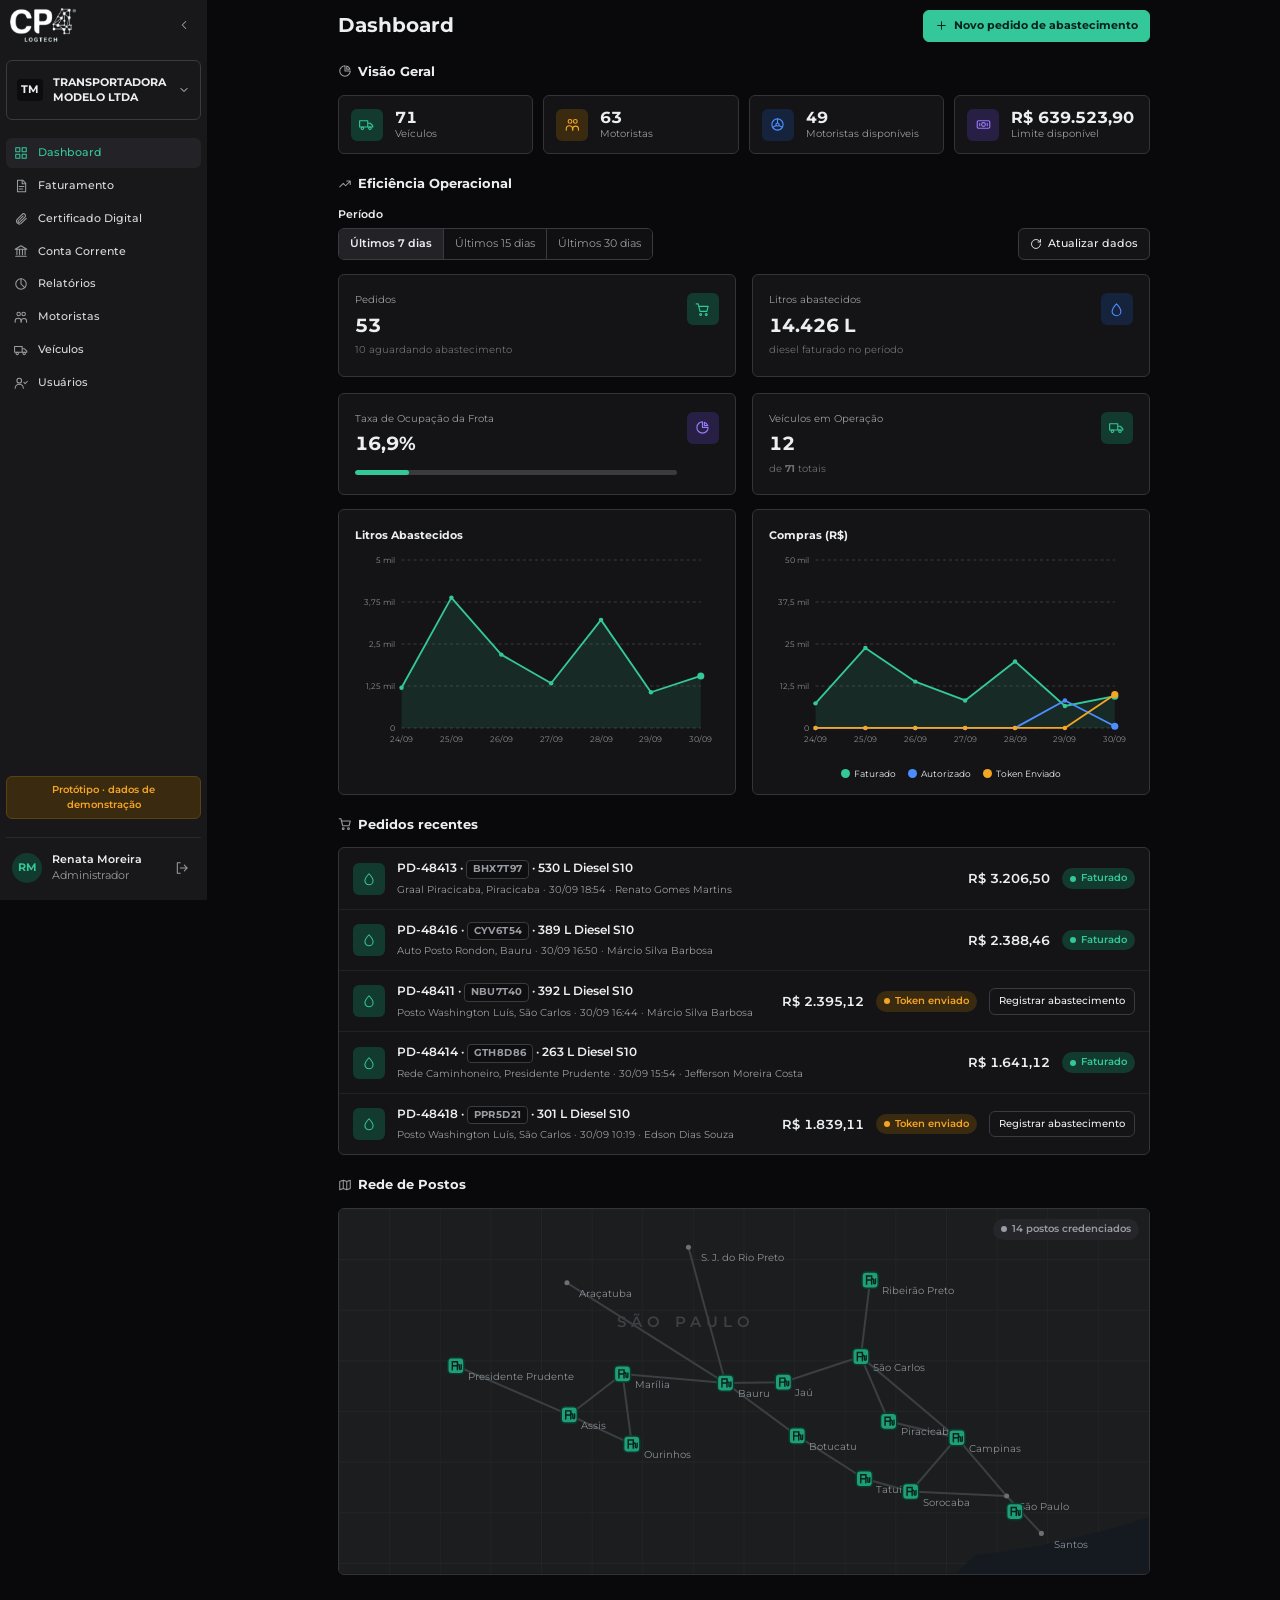
==== commit 8b6b40fc: "Área da transportadora: nome da empresa pelo link e ajustes para apresentação Aceita ?empresa= para " ====
--- a/transportadora/index.html
+++ b/transportadora/index.html
@@ -212,10 +212,17 @@
 function hora(d){ return String(d.getHours()).padStart(2,'0') + ':' + String(d.getMinutes()).padStart(2,'0'); }
 function addDias(d,n){ var x = new Date(d); x.setDate(x.getDate()+n); return x; }
 
+// Nome da empresa pode vir do link: .../transportadora/?empresa=Transportes%20Silva%20Ltda
+var NOME_EMP = 'Transportadora Modelo Ltda';
+try { var qe = new URLSearchParams(location.search).get('empresa'); if (qe && qe.trim()) NOME_EMP = qe.trim().slice(0, 60); } catch (_) {}
+var BASE_EMP = NOME_EMP.replace(/\s+(ltda\.?|s\/?a\.?|eireli|me|epp)$/i, '');
+var SIG_EMP = BASE_EMP.split(/\s+/).filter(function(w){ return w.length > 2 || /^[A-Z0-9]+$/.test(w); }).map(function(w){ return w[0]; }).join('').slice(0,2).toUpperCase() || 'TR';
+var DOMINIO = (BASE_EMP.normalize('NFD').replace(/[\u0300-\u036f]/g,'').toLowerCase().replace(/[^a-z0-9]+/g,'').slice(0,30) || 'empresa') + '.com.br';
 var EMPRESAS = [
-  { sig:'TM', nome:'Transportadora Modelo Ltda', cnpj:'12.345.678/0001-90', limite:900000, usado:260476.10 },
-  { sig:'TM', nome:'Transportadora Modelo – Filial Sorocaba', cnpj:'12.345.678/0002-71', limite:250000, usado:61230.40 }
-];
+  { sig:SIG_EMP, nome:NOME_EMP, cnpj:'12.345.678/0001-90', limite:900000, usado:260476.10 },
+  { sig:SIG_EMP, nome:BASE_EMP + ' – Filial Sorocaba', cnpj:'12.345.678/0002-71', limite:250000, usado:61230.40 }
+];
+document.title = 'CP4 Logtech · ' + NOME_EMP;
 
 var LETRAS = 'ABCDEFGHJKLMNPRSTUVWXYZ';
 function placa(){ return pick(LETRAS)+pick(LETRAS)+pick(LETRAS)+Math.floor(rnd()*10)+pick(LETRAS)+Math.floor(rnd()*10)+Math.floor(rnd()*10); }
@@ -233,7 +240,7 @@
 var SOBRENOMES = ['Silva','Souza','Oliveira','Santos','Pereira','Lima','Ferreira','Costa','Rodrigues','Almeida','Nascimento','Carvalho','Gomes','Ribeiro','Martins','Barbosa','Rocha','Dias','Moreira','Teixeira'];
 var MOTORISTAS = [];
 for (var j = 0; j < 63; j++) {
-  var nm = pick(NOMES) + ' ' + pick(SOBRENOMES) + ' ' + pick(SOBRENOMES);
+  var s1 = pick(SOBRENOMES), s2 = pick(SOBRENOMES); while (s2 === s1) s2 = pick(SOBRENOMES); var nm = pick(NOMES) + ' ' + s1 + ' ' + s2;
   var cpf = String(100+Math.floor(rnd()*899)) + '.***.***-' + String(10+Math.floor(rnd()*89));
   MOTORISTAS.push({ nome:nm, cpf:cpf, cnh:pick(['E','E','E','D']), validade:dia(addDias(HOJE, Math.floor(rnd()*1400)-60)), tel:'(15) 9' + (1000+Math.floor(rnd()*8999)) + '-' + (1000+Math.floor(rnd()*8999)), status:'Disponível', veiculo:'' });
 }
@@ -286,11 +293,11 @@
 FATURAS.forEach(function(f){ f.pedidos = 70 + Math.floor(rnd()*45); f.litros = Math.round(f.pedidos * (380 + rnd()*120)); f.valor = f.litros * 6.11; });
 
 var USUARIOS = [
-  {nome:'Renata Moreira', email:'renata@transportadoramodelo.com.br', perfil:'Administrador', status:'Ativo', acesso:'hoje, 14:02'},
-  {nome:'Eduardo Lima', email:'eduardo@transportadoramodelo.com.br', perfil:'Financeiro', status:'Ativo', acesso:'hoje, 09:41'},
-  {nome:'Camila Rocha', email:'camila@transportadoramodelo.com.br', perfil:'Operador de frota', status:'Ativo', acesso:'ontem, 18:15'},
-  {nome:'Bruno Teixeira', email:'bruno@transportadoramodelo.com.br', perfil:'Operador de frota', status:'Ativo', acesso:'28/09, 07:30'},
-  {nome:'Sônia Dias', email:'sonia@transportadoramodelo.com.br', perfil:'Financeiro', status:'Inativo', acesso:'02/08, 16:04'}
+  {nome:'Renata Moreira', email:'renata@' + DOMINIO, perfil:'Administrador', status:'Ativo', acesso:'hoje, 14:02'},
+  {nome:'Eduardo Lima', email:'eduardo@' + DOMINIO, perfil:'Financeiro', status:'Ativo', acesso:'hoje, 09:41'},
+  {nome:'Camila Rocha', email:'camila@' + DOMINIO, perfil:'Operador de frota', status:'Ativo', acesso:'ontem, 18:15'},
+  {nome:'Bruno Teixeira', email:'bruno@' + DOMINIO, perfil:'Operador de frota', status:'Ativo', acesso:'28/09, 07:30'},
+  {nome:'Sônia Dias', email:'sonia@' + DOMINIO, perfil:'Financeiro', status:'Inativo', acesso:'02/08, 16:04'}
 ];
 
 var EXTRATO = [
@@ -425,7 +432,7 @@
 function nice(max){ if (max <= 0) return 1; var p = Math.pow(10, Math.floor(Math.log10(max))); var f = max / p; return (f <= 1 ? 1 : f <= 2 ? 2 : f <= 5 ? 5 : 10) * p; }
 function eixoY(v,cur){ if (cur) return v >= 1000 ? (v/1000).toLocaleString('pt-BR') + ' mil' : n0(v); return v >= 1000 ? (v/1000).toLocaleString('pt-BR') + ' mil' : n0(v); }
 function grafico(dias, series, cur){
-  var W = 360, H = 210, L = 46, R = 10, T = 10, B = 34;
+  var W = 360, H = 210, L = 46, R = 18, T = 10, B = 34;
   var max = 0; series.forEach(function(s){ dias.forEach(function(x){ max = Math.max(max, x[s.k]); }); });
   var top = nice(max * 1.05), n = dias.length;
   var X = function(i){ return L + (n === 1 ? 0 : i * (W-L-R) / (n-1)); };
@@ -491,7 +498,7 @@
   var c = S.cert;
   return '<div class="titlebar"><h1>Certificado Digital</h1></div><p class="sub">O certificado A1 da empresa é usado para emitir e consultar os documentos fiscais dos abastecimentos.</p>' +
   '<div class="card pad" style="display:flex;gap:14px;align-items:flex-start;flex-wrap:wrap"><div class="ico g" style="width:44px;height:44px">'+ic('shield',22)+'</div><div style="flex:1;min-width:220px;display:flex;flex-direction:column;gap:8px"><div style="display:flex;gap:8px;align-items:center;flex-wrap:wrap"><b style="font-size:14px">Certificado A1 · e-CNPJ</b>'+pill(c.status)+'</div>' +
-  '<dl class="kv" style="max-width:420px"><dt>Titular</dt><dd>'+esc(emp().nome.toUpperCase())+'</dd><dt>CNPJ</dt><dd class="num">'+emp().cnpj+'</dd><dt>Emitido por</dt><dd>AC Certificadora Demonstração</dd><dt>Válido até</dt><dd class="num">'+c.validade+' <span class="muted">(165 dias)</span></dd>' + (c.envio ? '<dt>Novo arquivo</dt><dd>'+esc(c.envio)+'</dd>' : '') + '</dl></div></div>' +
+  '<dl class="kv" style="max-width:420px"><dt>Titular</dt><dd>'+esc(emp().nome.toUpperCase())+'</dd><dt>CNPJ</dt><dd class="num">'+emp().cnpj+'</dd><dt>Emitido por</dt><dd>AC Certificadora (exemplo)</dd><dt>Válido até</dt><dd class="num">'+c.validade+' <span class="muted">(165 dias)</span></dd>' + (c.envio ? '<dt>Novo arquivo</dt><dd>'+esc(c.envio)+'</dd>' : '') + '</dl></div></div>' +
   '<h2>Substituir certificado</h2>' +
   '<form class="card pad" id="form-cert" style="display:flex;flex-direction:column;gap:12px"><div class="fgrid"><div class="field"><label for="cert-arq">Arquivo do certificado (.pfx ou .p12)</label><input class="input" type="file" id="cert-arq" accept=".pfx,.p12"></div><div class="field"><label for="cert-senha">Senha do certificado</label><input class="input" type="password" id="cert-senha" placeholder="••••••••"></div></div><div class="err" id="cert-err" hidden></div><div><button class="btn pri" type="submit">Enviar certificado</button></div></form>';
 }
@@ -644,9 +651,9 @@
 }
 function login(){
   return '<div class="login"><form id="form-login"><img src="logo.png" alt="CP4 Logtech" width="101" height="52"><h1>Entrar na CP4</h1><p class="sub" style="margin:0">Área da transportadora</p>' +
-  '<div class="field"><label for="lg-email">E-mail</label><input class="input" id="lg-email" type="email" value="renata@transportadoramodelo.com.br"></div>' +
+  '<div class="field"><label for="lg-email">E-mail</label><input class="input" id="lg-email" type="email" value="renata@'+esc(DOMINIO)+'"></div>' +
   '<div class="field"><label for="lg-senha">Senha</label><input class="input" id="lg-senha" type="password" value="demonstracao"></div>' +
-  '<button class="btn pri" type="submit" style="justify-content:center;padding:10px">Entrar</button><p class="muted" style="font-size:11px;margin:0">Protótipo: qualquer senha entra.</p></form></div>';
+  '<button class="btn pri" type="submit" style="justify-content:center;padding:10px">Entrar</button><p class="muted" style="font-size:11px;margin:0">Demonstração: clique em Entrar.</p></form></div>';
 }
 
 document.addEventListener('click', function(ev){
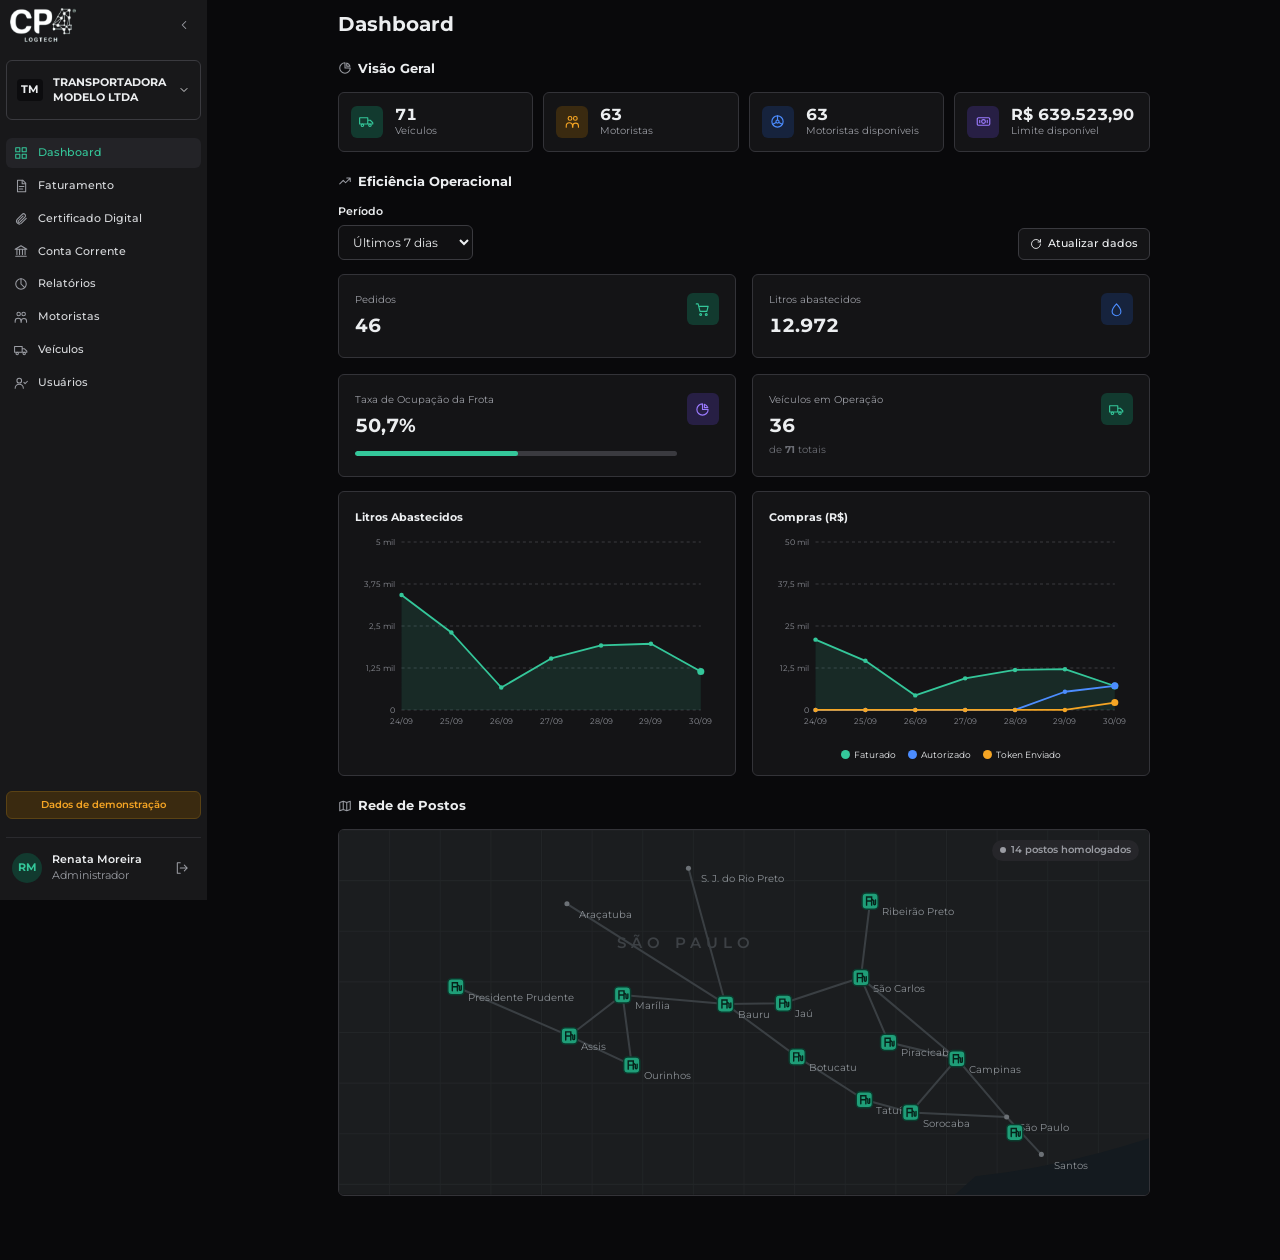
==== commit 61103635: "Área da transportadora fiel ao painel real, sem venda manual Remove o pedido de abastecimento pelo p" ====
--- a/transportadora/index.html
+++ b/transportadora/index.html
@@ -165,6 +165,26 @@
 .code{font-family:ui-monospace,Menlo,Consolas,monospace;font-size:11px;background:#101012;border:1px solid var(--line);border-radius:6px;padding:10px;word-break:break-all}
 .toast{position:fixed;left:50%;bottom:24px;transform:translateX(-50%);background:#e9f8f2;color:#06221a;font-weight:600;font-size:12px;padding:10px 16px;border-radius:8px;z-index:60;box-shadow:0 10px 30px #000a}
 
+
+/* Conta corrente, tabelas e seleção de postos */
+.crumb{display:flex;align-items:center;gap:6px;font-size:11px;color:var(--muted)}
+.hero-conta{position:relative;overflow:hidden;border-radius:8px;padding:18px 18px;display:flex;justify-content:space-between;align-items:flex-end;gap:16px;flex-wrap:wrap;background:linear-gradient(120deg,#0f6b58 0%,#17917a 60%,#1fa58b 100%);color:#fff}
+.hero-conta::after{content:"";position:absolute;right:-40px;top:-60px;width:170px;height:170px;border-radius:50%;background:#ffffff14}
+.hero-conta .l{font-size:11px;color:#d8f5ec}
+.hero-conta .big{font-size:24px;font-weight:700;margin-top:2px}
+.hero-kpis{display:flex;gap:8px;flex-wrap:wrap;position:relative;z-index:1}
+.hero-kpis div{border:1px solid #ffffff55;background:#ffffff14;border-radius:6px;padding:9px 11px;display:flex;flex-direction:column;gap:3px;min-width:0}
+.hero-kpis span{font-size:9px;letter-spacing:.04em;color:#d8f5ec}
+.hero-kpis b{font-size:12px}
+.btn.blue{background:#2f6fe4;border-color:#2f6fe4;color:#fff;font-weight:600}
+.btn.blue:hover{filter:brightness(1.1)}
+.tbl-top{display:flex;gap:10px;align-items:center;flex-wrap:wrap;padding:10px 12px;border-bottom:1px solid var(--line)}
+td.ell{max-width:230px;overflow:hidden;text-overflow:ellipsis}
+.checks{display:flex;flex-direction:column;gap:2px;max-height:300px;overflow-y:auto;border:1px solid var(--line);border-radius:6px;padding:4px}
+.chk{display:flex;gap:10px;align-items:flex-start;padding:8px;border-radius:6px;font-size:11px;cursor:pointer}
+.chk:hover{background:#1c1c1f}
+.chk input{margin-top:2px;accent-color:var(--accent)}
+
 /* Login */
 .login{min-height:100%;display:grid;place-items:center;padding:24px 16px;background:radial-gradient(900px 500px at 70% -10%,#12352b 0,transparent 60%),var(--bg)}
 .login form{width:min(380px,100%);display:flex;flex-direction:column;gap:14px}
@@ -197,7 +217,11 @@
 
 <script>
 /* =========================================================
-   Dados de demonstração (fictícios, gerados de forma fixa)
+   Área da transportadora · CP4 Logtech
+   Protótipo fiel ao painel real. A transportadora NÃO cria venda
+   por aqui: cada abastecimento é aprovado pelo motorista no posto,
+   via WhatsApp. O painel mostra, controla e restringe.
+   Dados de demonstração (fictícios, gerados de forma fixa).
    ========================================================= */
 var seed = 7;
 function rnd(){ seed = (seed * 16807) % 2147483647; return (seed - 1) / 2147483646; }
@@ -205,6 +229,7 @@
 function brl(v){ return v.toLocaleString('pt-BR',{style:'currency',currency:'BRL'}); }
 function n0(v){ return Math.round(v).toLocaleString('pt-BR'); }
 function n1(v){ return v.toLocaleString('pt-BR',{minimumFractionDigits:1,maximumFractionDigits:1}); }
+function n2(v){ return v.toLocaleString('pt-BR',{minimumFractionDigits:2,maximumFractionDigits:2}); }
 function esc(s){ return String(s).replace(/[&<>"]/g,function(c){return {'&':'&amp;','<':'&lt;','>':'&gt;','"':'&quot;'}[c];}); }
 var HOJE = new Date(2026, 8, 30, 14, 20);
 function dia(d){ return String(d.getDate()).padStart(2,'0') + '/' + String(d.getMonth()+1).padStart(2,'0') + '/' + d.getFullYear(); }
@@ -217,106 +242,110 @@
 try { var qe = new URLSearchParams(location.search).get('empresa'); if (qe && qe.trim()) NOME_EMP = qe.trim().slice(0, 60); } catch (_) {}
 var BASE_EMP = NOME_EMP.replace(/\s+(ltda\.?|s\/?a\.?|eireli|me|epp)$/i, '');
 var SIG_EMP = BASE_EMP.split(/\s+/).filter(function(w){ return w.length > 2 || /^[A-Z0-9]+$/.test(w); }).map(function(w){ return w[0]; }).join('').slice(0,2).toUpperCase() || 'TR';
-var DOMINIO = (BASE_EMP.normalize('NFD').replace(/[\u0300-\u036f]/g,'').toLowerCase().replace(/[^a-z0-9]+/g,'').slice(0,30) || 'empresa') + '.com.br';
+var DOMINIO = (BASE_EMP.normalize('NFD').replace(/[̀-ͯ]/g,'').toLowerCase().replace(/[^a-z0-9]+/g,'').slice(0,30) || 'empresa') + '.com.br';
+document.title = 'CP4 Logtech · ' + NOME_EMP;
+
 var EMPRESAS = [
-  { sig:SIG_EMP, nome:NOME_EMP, cnpj:'12.345.678/0001-90', limite:900000, usado:260476.10 },
-  { sig:SIG_EMP, nome:BASE_EMP + ' – Filial Sorocaba', cnpj:'12.345.678/0002-71', limite:250000, usado:61230.40 }
+  { sig:SIG_EMP, nome:NOME_EMP, cnpj:'12.345.678/0001-90', limite:900000, usado:260476.10, entradas:7497106.48, saidas:7757582.58 },
+  { sig:SIG_EMP, nome:BASE_EMP + ' – Filial Sorocaba', cnpj:'12.345.678/0002-71', limite:250000, usado:61230.40, entradas:1204880.15, saidas:1266110.55 }
 ];
-document.title = 'CP4 Logtech · ' + NOME_EMP;
 
 var LETRAS = 'ABCDEFGHJKLMNPRSTUVWXYZ';
 function placa(){ return pick(LETRAS)+pick(LETRAS)+pick(LETRAS)+Math.floor(rnd()*10)+pick(LETRAS)+Math.floor(rnd()*10)+Math.floor(rnd()*10); }
 var MODELOS = [
-  {m:'Scania R 450', e:6, t:700}, {m:'Volvo FH 540', e:6, t:900}, {m:'Mercedes-Benz Actros 2651', e:6, t:780},
-  {m:'DAF XF 480', e:6, t:730}, {m:'VW Constellation 24.280', e:3, t:450}, {m:'Iveco S-Way 480', e:6, t:700},
-  {m:'VW Delivery 11.180', e:2, t:150}
+  {m:'Scania R 450', t:700}, {m:'Volvo FH 540', t:900}, {m:'Mercedes-Benz Actros 2651', t:780},
+  {m:'DAF XF 480', t:730}, {m:'VW Constellation 24.280', t:450}, {m:'Iveco S-Way 480', t:700}, {m:'VW Delivery 11.180', t:150}
 ];
+var POSTOS = [
+  {nome:'POSTO CASTELÃO',            cnpj:'03.557.367/0001-07', cidade:'Tatuí',               rod:'SP-127 km 104', lon:-47.86,lat:-23.36, s10:6.09, s500:5.95, arla:3.89},
+  {nome:'AUTO POSTO RONDON',         cnpj:'11.204.558/0001-30', cidade:'Bauru',               rod:'SP-300 km 345', lon:-49.06,lat:-22.31, s10:6.14, s500:6.01, arla:3.95},
+  {nome:'POSTO ESTRELA DA SERRA',    cnpj:'21.880.114/0001-52', cidade:'Marília',             rod:'SP-294 km 438', lon:-49.95,lat:-22.21, s10:6.19, s500:6.05, arla:3.99},
+  {nome:'REDE CAMINHONEIRO',         cnpj:'08.331.902/0001-44', cidade:'Presidente Prudente', rod:'SP-270 km 568', lon:-51.39,lat:-22.12, s10:6.24, s500:6.09, arla:4.05},
+  {nome:'POSTO VALE DO PARANAPANEMA',cnpj:'47.408.936/0001-10', cidade:'Assis',               rod:'SP-270 km 444', lon:-50.41,lat:-22.66, s10:6.21, s500:6.07, arla:4.02},
+  {nome:'POSTO OURINHOS SUL',        cnpj:'15.662.071/0001-85', cidade:'Ourinhos',            rod:'BR-153 km 12',  lon:-49.87,lat:-22.98, s10:6.17, s500:6.03, arla:3.98},
+  {nome:'POSTO PIRACICABA RODOVIA',  cnpj:'29.113.640/0001-61', cidade:'Piracicaba',          rod:'SP-304 km 158', lon:-47.65,lat:-22.73, s10:6.05, s500:5.92, arla:3.85},
+  {nome:'POSTO ANHANGUERA 95',       cnpj:'33.901.225/0001-09', cidade:'Campinas',            rod:'SP-330 km 95',  lon:-47.06,lat:-22.91, s10:6.02, s500:5.89, arla:3.82},
+  {nome:'POSTO WASHINGTON LUÍS',     cnpj:'06.774.310/0001-27', cidade:'São Carlos',          rod:'SP-310 km 235', lon:-47.89,lat:-22.02, s10:6.11, s500:5.98, arla:3.92},
+  {nome:'POSTO JAÚ RODOVIA',         cnpj:'18.542.993/0001-70', cidade:'Jaú',                 rod:'SP-225 km 142', lon:-48.56,lat:-22.30, s10:6.12, s500:5.99, arla:3.93},
+  {nome:'POSTO CASTELLO BRANCO',     cnpj:'24.087.556/0001-13', cidade:'Sorocaba',            rod:'SP-280 km 92',  lon:-47.46,lat:-23.50, s10:6.03, s500:5.90, arla:3.84},
+  {nome:'POSTO BOTUCATU SERRA',      cnpj:'12.909.874/0001-98', cidade:'Botucatu',            rod:'SP-280 km 230', lon:-48.44,lat:-22.89, s10:6.10, s500:5.97, arla:3.91},
+  {nome:'POSTO ANCHIETA PLANALTO',   cnpj:'40.221.785/0001-36', cidade:'São Bernardo do Campo',rod:'SP-150 km 23', lon:-46.56,lat:-23.72, s10:6.15, s500:6.02, arla:3.94},
+  {nome:'POSTO RIBEIRÃO NORTE',      cnpj:'09.640.117/0001-58', cidade:'Ribeirão Preto',      rod:'SP-330 km 312', lon:-47.81,lat:-21.18, s10:6.13, s500:6.00, arla:3.93}
+];
+var COMB = { s10:'Diesel S10', s500:'Diesel S500', arla:'Arla 32' };
+
 var VEICULOS = [];
 for (var i = 0; i < 71; i++) {
   var mo = pick(MODELOS);
-  VEICULOS.push({ placa:placa(), modelo:mo.m, eixos:mo.e, tanque:mo.t, ano:2018+Math.floor(rnd()*8), km:Math.round(80000+rnd()*620000), status:'Parado' });
+  var restrito = rnd() < 0.3, permitidos = null;
+  if (restrito) { permitidos = []; POSTOS.forEach(function(_,k){ if (rnd() < 0.3) permitidos.push(k); }); if (!permitidos.length) permitidos = [0, 10]; }
+  VEICULOS.push({ placa:placa(), modelo:mo.m, tanque:mo.t, ano:2018+Math.floor(rnd()*8), km:Math.round(80000+rnd()*620000), renavam:String(Math.floor(10000000000 + rnd()*89999999999)), postos:permitidos, ativo: i !== 10 && i !== 44 });
 }
 var NOMES = ['Carlos','João','Marcos','Paulo','Rafael','Anderson','Luiz','Edson','Fábio','Rodrigo','Jefferson','Cláudio','Wagner','Sérgio','Adriano','Márcio','Renato','Diego','Valdir','Gilberto','Aline','Patrícia','Juliana','Roberto','Thiago','Leandro','Moisés','Everton'];
 var SOBRENOMES = ['Silva','Souza','Oliveira','Santos','Pereira','Lima','Ferreira','Costa','Rodrigues','Almeida','Nascimento','Carvalho','Gomes','Ribeiro','Martins','Barbosa','Rocha','Dias','Moreira','Teixeira'];
 var MOTORISTAS = [];
 for (var j = 0; j < 63; j++) {
-  var s1 = pick(SOBRENOMES), s2 = pick(SOBRENOMES); while (s2 === s1) s2 = pick(SOBRENOMES); var nm = pick(NOMES) + ' ' + s1 + ' ' + s2;
-  var cpf = String(100+Math.floor(rnd()*899)) + '.***.***-' + String(10+Math.floor(rnd()*89));
-  MOTORISTAS.push({ nome:nm, cpf:cpf, cnh:pick(['E','E','E','D']), validade:dia(addDias(HOJE, Math.floor(rnd()*1400)-60)), tel:'(15) 9' + (1000+Math.floor(rnd()*8999)) + '-' + (1000+Math.floor(rnd()*8999)), status:'Disponível', veiculo:'' });
+  var s1 = pick(SOBRENOMES), s2 = pick(SOBRENOMES); while (s2 === s1) s2 = pick(SOBRENOMES);
+  var nm = pick(NOMES) + ' ' + s1 + ' ' + s2;
+  MOTORISTAS.push({ nome:nm, cpf:String(100+Math.floor(rnd()*899)) + '.***.***-' + String(10+Math.floor(rnd()*89)), tipo: rnd() < 0.8 ? 'Fixo' : 'Agregado', saldo: Math.round(rnd()*2400*100)/100, criada: dia(addDias(HOJE, -Math.floor(40 + rnd()*500))), tel:'(15) 9' + (1000+Math.floor(rnd()*8999)) + '-' + (1000+Math.floor(rnd()*8999)), ativo:true });
 }
 MOTORISTAS.sort(function(a,b){ return a.nome.localeCompare(b.nome); });
-// Alguns em viagem, outros afastados
-for (var k = 0; k < 12; k++) { MOTORISTAS[k*5].status = 'Em viagem'; MOTORISTAS[k*5].veiculo = VEICULOS[k*3].placa; VEICULOS[k*3].status = 'Em operação'; }
-MOTORISTAS[7].status = 'Afastado'; MOTORISTAS[23].status = 'Afastado';
-VEICULOS[10].status = 'Manutenção'; VEICULOS[44].status = 'Manutenção';
-
-var POSTOS = [
-  {nome:'Posto Castelão',        cidade:'Tatuí',               rod:'SP-127 km 104',  lon:-47.86,lat:-23.36, s10:6.09, s500:5.95, arla:3.89},
-  {nome:'Auto Posto Rondon',     cidade:'Bauru',               rod:'SP-300 km 345',  lon:-49.06,lat:-22.31, s10:6.14, s500:6.01, arla:3.95},
-  {nome:'Posto Estrela da Serra',cidade:'Marília',             rod:'SP-294 km 438',  lon:-49.95,lat:-22.21, s10:6.19, s500:6.05, arla:3.99},
-  {nome:'Rede Caminhoneiro',     cidade:'Presidente Prudente', rod:'SP-270 km 568',  lon:-51.39,lat:-22.12, s10:6.24, s500:6.09, arla:4.05},
-  {nome:'Posto Vale do Paranapanema',cidade:'Assis',           rod:'SP-270 km 444',  lon:-50.41,lat:-22.66, s10:6.21, s500:6.07, arla:4.02},
-  {nome:'Posto Ourinhos Sul',    cidade:'Ourinhos',            rod:'BR-153 km 12',   lon:-49.87,lat:-22.98, s10:6.17, s500:6.03, arla:3.98},
-  {nome:'Graal Piracicaba',      cidade:'Piracicaba',          rod:'SP-304 km 158',  lon:-47.65,lat:-22.73, s10:6.05, s500:5.92, arla:3.85},
-  {nome:'Posto Anhanguera 95',   cidade:'Campinas',            rod:'SP-330 km 95',   lon:-47.06,lat:-22.91, s10:6.02, s500:5.89, arla:3.82},
-  {nome:'Posto Washington Luís', cidade:'São Carlos',          rod:'SP-310 km 235',  lon:-47.89,lat:-22.02, s10:6.11, s500:5.98, arla:3.92},
-  {nome:'Posto Jaú Rodovia',     cidade:'Jaú',                 rod:'SP-225 km 142',  lon:-48.56,lat:-22.30, s10:6.12, s500:5.99, arla:3.93},
-  {nome:'Posto Castello Branco', cidade:'Sorocaba',            rod:'SP-280 km 92',   lon:-47.46,lat:-23.50, s10:6.03, s500:5.90, arla:3.84},
-  {nome:'Posto Botucatu Serra',  cidade:'Botucatu',            rod:'SP-280 km 230',  lon:-48.44,lat:-22.89, s10:6.10, s500:5.97, arla:3.91},
-  {nome:'Posto Anchieta Planalto',cidade:'São Bernardo do Campo',rod:'SP-150 km 23', lon:-46.56,lat:-23.72, s10:6.15, s500:6.02, arla:3.94},
-  {nome:'Posto Ribeirão Norte',  cidade:'Ribeirão Preto',      rod:'SP-330 km 312',  lon:-47.81,lat:-21.18, s10:6.13, s500:6.00, arla:3.93}
-];
-var COMB = { s10:'Diesel S10', s500:'Diesel S500', arla:'Arla 32' };
-
-// Pedidos de abastecimento dos últimos 30 dias
-var PEDIDOS = [], seq = 48210;
-for (var d = 29; d >= 0; d--) {
-  var qtd = 4 + Math.floor(rnd()*7);
+
+// Pedidos (abastecimentos aprovados pelo motorista no posto) dos últimos 84 dias
+var PEDIDOS = [], seq = 11420;
+for (var d = 83; d >= 0; d--) {
+  var qtd = 3 + Math.floor(rnd()*7);
   for (var q = 0; q < qtd; q++) {
-    var v = pick(VEICULOS), p = pick(POSTOS), c = rnd() < 0.86 ? 's10' : (rnd() < 0.5 ? 's500' : 'arla');
+    var v = pick(VEICULOS), pi = v.postos ? pick(v.postos) : Math.floor(rnd()*POSTOS.length), p = POSTOS[pi];
+    var c = rnd() < 0.86 ? 's10' : (rnd() < 0.5 ? 's500' : 'arla');
     var lt = c === 'arla' ? Math.round(30 + rnd()*50) : Math.round(v.tanque * (0.35 + rnd()*0.5));
     var dt = addDias(HOJE, -d); dt.setHours(5 + Math.floor(rnd()*15), Math.floor(rnd()*60));
-    var st = d > 1 ? 'Faturado' : (d === 1 ? pick(['Faturado','Autorizado']) : pick(['Autorizado','Token enviado','Faturado']));
-    PEDIDOS.push({ id:'PD-' + (seq++), data:dt, placa:v.placa, motorista:pick(MOTORISTAS).nome, posto:p.nome, cidade:p.cidade, comb:c, litros:lt, preco:p[c], total:lt*p[c], status:st, token:String(100000+Math.floor(rnd()*899999)) });
+    var st = d > 1 ? 'Faturado' : (d === 1 ? pick(['Faturado','Faturado','Autorizado']) : pick(['Autorizado','Token enviado','Faturado']));
+    PEDIDOS.push({ id:seq++, data:dt, placa:v.placa, motorista:pick(MOTORISTAS).nome, posto:p.nome, cidade:p.cidade, comb:c, litros:lt, preco:p[c], total:lt*p[c], status:st });
   }
 }
 PEDIDOS.sort(function(a,b){ return b.data - a.data; });
 
-var FATURAS = [
-  {id:'FAT-2026-0930', per:'16/09 a 30/09/2026', venc:'15/10/2026', status:'Em aberto'},
-  {id:'FAT-2026-0915', per:'01/09 a 15/09/2026', venc:'30/09/2026', status:'Em aberto'},
-  {id:'FAT-2026-0831', per:'16/08 a 31/08/2026', venc:'15/09/2026', status:'Paga'},
-  {id:'FAT-2026-0815', per:'01/08 a 15/08/2026', venc:'31/08/2026', status:'Paga'},
-  {id:'FAT-2026-0731', per:'16/07 a 31/07/2026', venc:'15/08/2026', status:'Paga'},
-  {id:'FAT-2026-0715', per:'01/07 a 15/07/2026', venc:'31/07/2026', status:'Paga'}
+// Faturas quinzenais
+function codFat(d){ var cs = 'ABCDEFGHJKLMNPQRSTUVWXYZ23456789', s = ''; for (var i = 0; i < 4; i++) s += cs[Math.floor(rnd()*cs.length)]; return 'INV-' + d.getFullYear() + String(d.getMonth()+1).padStart(2,'0') + String(d.getDate()).padStart(2,'0') + '-' + s; }
+var FATURAS = [];
+[[2026,8,30],[2026,8,15],[2026,7,31],[2026,7,15],[2026,6,31],[2026,6,15]].forEach(function(x, i){
+  var em = new Date(x[0], x[1], x[2]), venc = addDias(em, 8), ini = x[2] === 15 ? new Date(x[0], x[1], 1) : new Date(x[0], x[1], 16);
+  var n = 90 + Math.floor(rnd()*45), lt = Math.round(n * (380 + rnd()*120));
+  FATURAS.push({ id:codFat(em), emissao:dia(em), venc:dia(venc), per:diaCurto(ini) + ' a ' + dia(em), pedidos:n, litros:lt, valor:lt*6.11, status: i === 0 ? 'Pendente' : 'Pago' });
+});
+
+var USUARIOS = [
+  {nome:'Renata Moreira', email:'renata@' + DOMINIO, funcao:'Administrador', dois:true, status:'Ativo', acesso:'hoje, 14:02'},
+  {nome:'Eduardo Lima', email:'eduardo@' + DOMINIO, funcao:'Financeiro', dois:true, status:'Ativo', acesso:'hoje, 09:41'},
+  {nome:'Camila Rocha', email:'camila@' + DOMINIO, funcao:'Operacional', dois:true, status:'Ativo', acesso:'ontem, 18:15'},
+  {nome:'Bruno Teixeira', email:'bruno@' + DOMINIO, funcao:'Operacional', dois:false, status:'Ativo', acesso:'28/09, 07:30'},
+  {nome:'Sônia Dias', email:'sonia@' + DOMINIO, funcao:'Financeiro', dois:false, status:'Inativo', acesso:'02/08, 16:04'}
 ];
-FATURAS.forEach(function(f){ f.pedidos = 70 + Math.floor(rnd()*45); f.litros = Math.round(f.pedidos * (380 + rnd()*120)); f.valor = f.litros * 6.11; });
-
-var USUARIOS = [
-  {nome:'Renata Moreira', email:'renata@' + DOMINIO, perfil:'Administrador', status:'Ativo', acesso:'hoje, 14:02'},
-  {nome:'Eduardo Lima', email:'eduardo@' + DOMINIO, perfil:'Financeiro', status:'Ativo', acesso:'hoje, 09:41'},
-  {nome:'Camila Rocha', email:'camila@' + DOMINIO, perfil:'Operador de frota', status:'Ativo', acesso:'ontem, 18:15'},
-  {nome:'Bruno Teixeira', email:'bruno@' + DOMINIO, perfil:'Operador de frota', status:'Ativo', acesso:'28/09, 07:30'},
-  {nome:'Sônia Dias', email:'sonia@' + DOMINIO, perfil:'Financeiro', status:'Inativo', acesso:'02/08, 16:04'}
+var SESSOES = [
+  {quem:'Renata Moreira', onde:'Chrome · Windows', local:'Tatuí/SP', desde:'hoje, 08:12', atual:true},
+  {quem:'Eduardo Lima', onde:'Edge · Windows', local:'Sorocaba/SP', desde:'hoje, 09:41'},
+  {quem:'Camila Rocha', onde:'Safari · iPhone', local:'Campinas/SP', desde:'ontem, 18:15'}
 ];
 
-var EXTRATO = [
-  {data:'30/09/2026', desc:'Reserva de limite · pedidos em aberto', valor:-8412.35},
-  {data:'29/09/2026', desc:'Pagamento FAT-2026-0831', valor:198340.22},
-  {data:'29/09/2026', desc:'Abastecimentos faturados do dia', valor:-21870.14},
-  {data:'28/09/2026', desc:'Abastecimentos faturados do dia', valor:-19455.60},
-  {data:'27/09/2026', desc:'Abastecimentos faturados do dia', valor:-14022.87},
-  {data:'26/09/2026', desc:'Ajuste de limite aprovado', valor:100000.00},
-  {data:'26/09/2026', desc:'Abastecimentos faturados do dia', valor:-23610.45},
-  {data:'25/09/2026', desc:'Abastecimentos faturados do dia', valor:-20981.03}
-];
+// Conta corrente: transações a partir dos pedidos faturados (saldo antes/depois)
+var TRANSACOES = (function(){
+  var e = EMPRESAS[0], saldo = e.limite - e.usado, out = [];
+  var fat = PEDIDOS.filter(function(p){ return p.status === 'Faturado'; }).slice(0, 60);
+  fat.forEach(function(p, i){
+    if (i === 23) { var pg = 198340.22; out.push({ tipo:'Entrada', valor:pg, desc:'Pagamento da fatura ' + FATURAS[1].id, antes:saldo - pg, depois:saldo, data:new Date(p.data.getTime() + 60000) }); saldo -= pg; }
+    out.push({ tipo:'Saída', valor:p.total, desc:'Pagamento do pedido #' + p.id + ' para o posto ' + p.posto, antes:saldo + p.total, depois:saldo, data:p.data });
+    saldo += p.total;
+  });
+  return out;
+})();
 
 /* =========================================================
    Estado e utilidades de interface
    ========================================================= */
-var S = { logado:true, emp:0, periodo:7, postoSel:null, q:{}, pg:{}, filtroFat:'Todas', cert:{status:'Válido', validade:'14/03/2027', envio:null}, modal:null, relatorio:null };
+var S = { logado:true, emp:0, periodo:7, postoSel:null, q:{}, pg:{}, cert:{status:'Válido', validade:'14/03/2027', envio:null}, modal:null, rel:{periodo:30, placa:''} };
 function emp(){ return EMPRESAS[S.emp]; }
-function disponivel(){ var e = emp(); return e.limite - e.usado - (e.novos || 0); }
+function disponivel(){ var e = emp(); return e.limite - e.usado; }
 
 var ICON = {
   dash:'<path d="M3 3h7v7H3zM14 3h7v7h-7zM3 14h7v7H3zM14 14h7v7h-7z"/>',
@@ -337,14 +366,20 @@
   cal:'<rect x="3" y="4" width="18" height="17" rx="2"/><path d="M3 9h18M8 2v4M16 2v4"/>',
   ref:'<path d="M21 12a9 9 0 1 1-3-6.7L21 8M21 3v5h-5"/>',
   chev:'<path d="m6 9 6 6 6-6"/>',
+  right:'<path d="m9 18 6-6-6-6"/>',
   left:'<path d="m15 18-6-6 6-6"/>',
   menu:'<path d="M3 6h18M3 12h18M3 18h18"/>',
   plus:'<path d="M12 5v14M5 12h14"/>',
   out:'<path d="M9 21H4V3h5M16 17l5-5-5-5M21 12H9"/>',
   x:'<path d="M6 6l12 12M18 6 6 18"/>',
   search:'<circle cx="11" cy="11" r="7"/><path d="m20 20-3.5-3.5"/>',
-  full:'<path d="M3 9V3h6M21 9V3h-6M3 15v6h6M21 15v6h-6"/>',
-  shield:'<path d="M12 2 4 5v6c0 5 3.5 9.5 8 11 4.5-1.5 8-6 8-11V5z"/><path d="m9 12 2 2 4-4"/>'
+  eye:'<path d="M2 12s3.5-7 10-7 10 7 10 7-3.5 7-10 7S2 12 2 12z"/><circle cx="12" cy="12" r="3"/>',
+  card:'<rect x="2" y="5" width="20" height="14" rx="2"/><path d="M2 10h20M6 15h4"/>',
+  down:'<path d="M12 3v12M7 10l5 5 5-5M4 21h16"/>',
+  pin:'<path d="M12 21s-7-6.2-7-11.5A7 7 0 0 1 19 9.5C19 14.8 12 21 12 21z"/><circle cx="12" cy="9.5" r="2.5"/>',
+  whats:'<path d="M3 21l1.6-4.7A8.5 8.5 0 1 1 8 19.6z"/><path d="M9 9.5c.3 2.3 2.2 4.2 4.5 4.5l1-1.2 2 .8v1.6c-3.8.6-8-3.6-7.4-7.4h1.6l.8 2z"/>',
+  shield:'<path d="M12 2 4 5v6c0 5 3.5 9.5 8 11 4.5-1.5 8-6 8-11V5z"/><path d="m9 12 2 2 4-4"/>',
+  lock:'<rect x="4" y="10" width="16" height="11" rx="2"/><path d="M8 10V7a4 4 0 0 1 8 0v3"/>'
 };
 function ic(n,s){ s = s || 14; return '<svg width="'+s+'" height="'+s+'" viewBox="0 0 24 24" fill="none" stroke="currentColor" stroke-width="1.8" stroke-linecap="round" stroke-linejoin="round" aria-hidden="true">'+ICON[n]+'</svg>'; }
 
@@ -362,40 +397,41 @@
   document.body.appendChild(el); clearTimeout(toastT); toastT = setTimeout(function(){ el.remove(); }, 3200);
 }
 function pill(st){
-  var m = {'Faturado':'g','Autorizado':'b','Token enviado':'o','Disponível':'g','Em viagem':'b','Afastado':'n','Em operação':'b','Parado':'n','Manutenção':'o','Em aberto':'o','Paga':'g','Vencida':'r','Ativo':'g','Inativo':'n','Convite enviado':'o','Válido':'g','Em validação':'o'}[st] || 'n';
+  var m = {'Faturado':'g','Autorizado':'b','Token enviado':'o','Ativo':'g','Inativo':'n','Pendente':'o','Pago':'g','Vencido':'r','Válido':'g','Em validação':'o','Convite enviado':'o','Entrada':'g','Saída':'r','Fixo':'b','Agregado':'n'}[st] || 'n';
   return '<span class="pill '+m+'">'+esc(st)+'</span>';
 }
+function avatar(nome, sz){ sz = sz || 24; return '<span class="avatar" style="width:'+sz+'px;height:'+sz+'px;font-size:'+Math.round(sz*0.38)+'px">'+nome.split(' ').filter(function(w){return w.length>2;}).map(function(x){return x[0];}).join('').slice(0,2)+'</span>'; }
 
 /* =========================================================
    Telas
    ========================================================= */
-function pedidosPeriodo(){ var ini = addDias(HOJE, -(S.periodo-1)); ini.setHours(0,0,0,0); return PEDIDOS.filter(function(p){ return p.data >= ini; }); }
+function pedidosPeriodo(dias){ var ini = addDias(HOJE, -(dias-1)); ini.setHours(0,0,0,0); return PEDIDOS.filter(function(p){ return p.data >= ini; }); }
+function statCard(c,i,v,l,link){ return '<a class="card stat" href="#'+link+'" style="text-decoration:none;color:inherit"><div class="ico '+c+'">'+ic(i,15)+'</div><div style="min-width:0"><div class="v num">'+v+'</div><div class="l">'+l+'</div></div></a>'; }
+function metric(l,v,i,c,h){ return '<div class="card metric"><div><div class="l">'+l+'</div><div class="v num">'+v+'</div>'+(h?'<div class="h">'+h+'</div>':'')+'</div><div class="ico '+c+'">'+ic(i,15)+'</div></div>'; }
 
 function telaDashboard(){
-  var e = emp();
-  var ped = pedidosPeriodo();
-  var fat = ped.filter(function(p){ return p.status === 'Faturado' && p.comb !== 'arla'; });
-  var litros = fat.reduce(function(s,p){ return s + p.litros; },0);
-  var emOp = VEICULOS.filter(function(v){ return v.status === 'Em operação'; }).length;
-  var disp = MOTORISTAS.filter(function(m){ return m.status === 'Disponível'; }).length;
+  var ped = pedidosPeriodo(S.periodo);
+  var litros = ped.filter(function(p){ return p.status === 'Faturado' && p.comb !== 'arla'; }).reduce(function(s,p){ return s + p.litros; },0);
+  var placas = {}; ped.forEach(function(p){ placas[p.placa] = 1; });
+  var emOp = Object.keys(placas).length;
+  var ativos = MOTORISTAS.filter(function(m){ return m.ativo; }).length;
   var ocup = emOp / VEICULOS.length * 100;
-  var recentes = PEDIDOS.slice(0,5);
   return '' +
-  '<div class="titlebar"><h1>Dashboard</h1><button class="btn pri" data-act="novo-pedido">'+ic('plus',13)+' Novo pedido de abastecimento</button></div>' +
+  '<h1>Dashboard</h1>' +
   '<h2>'+ic('pie')+' Visão Geral</h2>' +
   '<div class="grid4">' +
     statCard('g','vei', n0(VEICULOS.length), 'Veículos', 'veiculos') +
     statCard('o','mot', n0(MOTORISTAS.length), 'Motoristas', 'motoristas') +
-    statCard('b','wheel', n0(disp), 'Motoristas disponíveis', 'motoristas') +
+    statCard('b','wheel', n0(ativos), 'Motoristas disponíveis', 'motoristas') +
     statCard('p','money', brl(disponivel()), 'Limite disponível', 'conta') +
   '</div>' +
   '<h2>'+ic('trend')+' Eficiência Operacional</h2>' +
-  '<div class="row" style="justify-content:space-between"><div class="field"><label>Período</label><div class="seg" role="group" aria-label="Período">' +
-    [7,15,30].map(function(n){ return '<button data-periodo="'+n+'" class="'+(S.periodo===n?'on':'')+'">Últimos '+n+' dias</button>'; }).join('') +
+  '<div class="row" style="justify-content:space-between"><div class="field"><label for="periodo">Período</label><div class="selwrap">'+
+    '<select class="input" id="periodo" data-periodo="1">' + [[7,'Últimos 7 dias'],[15,'Últimos 15 dias'],[30,'Últimos 30 dias']].map(function(o){ return '<option value="'+o[0]+'"'+(S.periodo===o[0]?' selected':'')+'>'+o[1]+'</option>'; }).join('') + '</select>' +
   '</div></div><button class="btn" data-act="atualizar">'+ic('ref',12)+' Atualizar dados</button></div>' +
   '<div class="grid2">' +
-    metric('Pedidos', n0(ped.length), 'cart', 'g', ped.filter(function(p){return p.status!=='Faturado';}).length + ' aguardando abastecimento') +
-    metric('Litros abastecidos', n0(litros) + ' L', 'drop', 'b', 'diesel faturado no período') +
+    metric('Pedidos', n0(ped.length), 'cart', 'g') +
+    metric('Litros abastecidos', n0(litros), 'drop', 'b') +
     '<div class="card metric"><div style="flex:1"><div class="l">Taxa de Ocupação da Frota</div><div class="v num">'+n1(ocup)+'%</div><div class="bar"><i style="width:'+ocup.toFixed(1)+'%"></i></div></div><div class="ico p">'+ic('pie',15)+'</div></div>' +
     '<div class="card metric"><div><div class="l">Veículos em Operação</div><div class="v num">'+emOp+'</div><div class="h">de <b>'+VEICULOS.length+'</b> totais</div></div><div class="ico g">'+ic('vei',15)+'</div></div>' +
   '</div>' +
@@ -403,22 +439,14 @@
     '<div class="card chart-card"><h3>Litros Abastecidos</h3><div class="chart">'+graficoLitros()+'</div></div>' +
     '<div class="card chart-card"><h3>Compras (R$)</h3><div class="chart">'+graficoCompras()+'</div><div class="legend"><span><i style="background:var(--accent)"></i>Faturado</span><span><i style="background:var(--blue)"></i>Autorizado</span><span><i style="background:var(--orange)"></i>Token Enviado</span></div></div>' +
   '</div>' +
-  '<h2>'+ic('cart')+' Pedidos recentes</h2>' +
-  '<div class="card list">' + recentes.map(liPedido).join('') + '</div>' +
   '<h2>'+ic('map')+' Rede de Postos</h2>' +
   '<div class="card map">'+mapa()+'</div>';
-}
-function statCard(c,i,v,l,link){ return '<a class="card stat" href="#'+link+'" style="text-decoration:none;color:inherit"><div class="ico '+c+'">'+ic(i,15)+'</div><div style="min-width:0"><div class="v num">'+v+'</div><div class="l">'+l+'</div></div></a>'; }
-function metric(l,v,i,c,h){ return '<div class="card metric"><div><div class="l">'+l+'</div><div class="v num">'+v+'</div><div class="h">'+h+'</div></div><div class="ico '+c+'">'+ic(i,15)+'</div></div>'; }
-function liPedido(p){
-  var acao = p.status === 'Token enviado' ? '<button class="btn sm" data-abastecer="'+p.id+'">Registrar abastecimento</button>' : '';
-  return '<div class="li"><div class="ico '+(p.comb==='arla'?'b':'g')+'">'+ic('drop',14)+'</div><div class="t"><b>'+p.id+' · <span class="tag">'+p.placa+'</span> · '+n0(p.litros)+' L '+COMB[p.comb]+'</b><span>'+esc(p.posto)+', '+esc(p.cidade)+' · '+diaCurto(p.data)+' '+hora(p.data)+' · '+esc(p.motorista)+'</span></div><div class="num" style="font-weight:600">'+brl(p.total)+'</div>'+pill(p.status)+acao+'</div>';
 }
 
 // Série diária para os gráficos
 function serie(){
   var dias = [];
-  for (var i = S.periodo-1; i >= 0; i--) { var d = addDias(HOJE,-i); dias.push({ d:d, lt:0, fat:0, aut:0, tok:0 }); }
+  for (var i = S.periodo-1; i >= 0; i--) dias.push({ d:addDias(HOJE,-i), lt:0, fat:0, aut:0, tok:0 });
   PEDIDOS.forEach(function(p){
     dias.forEach(function(x){
       if (x.d.toDateString() === p.data.toDateString()) {
@@ -430,7 +458,7 @@
   return dias;
 }
 function nice(max){ if (max <= 0) return 1; var p = Math.pow(10, Math.floor(Math.log10(max))); var f = max / p; return (f <= 1 ? 1 : f <= 2 ? 2 : f <= 5 ? 5 : 10) * p; }
-function eixoY(v,cur){ if (cur) return v >= 1000 ? (v/1000).toLocaleString('pt-BR') + ' mil' : n0(v); return v >= 1000 ? (v/1000).toLocaleString('pt-BR') + ' mil' : n0(v); }
+function eixoY(v){ return v >= 1000 ? (v/1000).toLocaleString('pt-BR') + ' mil' : n0(v); }
 function grafico(dias, series, cur){
   var W = 360, H = 210, L = 46, R = 18, T = 10, B = 34;
   var max = 0; series.forEach(function(s){ dias.forEach(function(x){ max = Math.max(max, x[s.k]); }); });
@@ -438,7 +466,7 @@
   var X = function(i){ return L + (n === 1 ? 0 : i * (W-L-R) / (n-1)); };
   var Y = function(v){ return T + (H-T-B) * (1 - v/top); };
   var g = '';
-  for (var t = 0; t <= 4; t++) { var v = top * t / 4; g += '<line x1="'+L+'" x2="'+(W-R)+'" y1="'+Y(v)+'" y2="'+Y(v)+'" stroke="#3a3a3f" stroke-dasharray="3 3"/><text x="'+(L-6)+'" y="'+(Y(v)+3)+'" text-anchor="end" font-size="8" fill="#8a8c93">'+eixoY(v,cur)+'</text>'; }
+  for (var t = 0; t <= 4; t++) { var v = top * t / 4; g += '<line x1="'+L+'" x2="'+(W-R)+'" y1="'+Y(v)+'" y2="'+Y(v)+'" stroke="#3a3a3f" stroke-dasharray="3 3"/><text x="'+(L-6)+'" y="'+(Y(v)+3)+'" text-anchor="end" font-size="8" fill="#8a8c93">'+eixoY(v)+'</text>'; }
   var passo = n > 15 ? 5 : n > 7 ? 2 : 1;
   dias.forEach(function(x,i){ if (i % passo === 0 || i === n-1) g += '<text x="'+X(i)+'" y="'+(H-B+14)+'" text-anchor="middle" font-size="8" fill="#8a8c93">'+diaCurto(x.d)+'</text>'; });
   series.forEach(function(s){
@@ -454,7 +482,7 @@
 
 // Mapa estilizado do interior de SP (projeção simples lon/lat)
 var CIDADES = [['Presidente Prudente',-51.39,-22.12],['Marília',-49.95,-22.21],['Bauru',-49.06,-22.31],['São Carlos',-47.89,-22.02],['Piracicaba',-47.65,-22.73],['Campinas',-47.06,-22.91],['Sorocaba',-47.46,-23.50],['São Paulo',-46.63,-23.55],['Santos',-46.33,-23.96],['Ribeirão Preto',-47.81,-21.18],['Assis',-50.41,-22.66],['Ourinhos',-49.87,-22.98],['Botucatu',-48.44,-22.89],['Jaú',-48.56,-22.30],['Tatuí',-47.86,-23.36],['Araçatuba',-50.43,-21.21],['S. J. do Rio Preto',-49.38,-20.82]];
-var ESTRADAS = [ // sequências de cidades ligadas por rodovias principais
+var ESTRADAS = [
   ['São Paulo','Sorocaba','Tatuí','Botucatu','Bauru','Marília','Assis','Presidente Prudente'],
   ['São Paulo','Campinas','Piracicaba','São Carlos','Ribeirão Preto'],
   ['Campinas','São Carlos'], ['Bauru','Jaú','São Carlos'], ['Bauru','Araçatuba'], ['Bauru','S. J. do Rio Preto'],
@@ -477,67 +505,58 @@
   var card = '';
   if (S.postoSel !== null) {
     var p = POSTOS[S.postoSel];
-    card = '<div class="posto-card"><div style="display:flex;justify-content:space-between;gap:8px"><b>'+esc(p.nome)+'</b><button class="icon-btn" data-act="fecha-posto" aria-label="Fechar">'+ic('x',12)+'</button></div><span class="muted" style="font-size:11px">'+esc(p.cidade)+' · '+esc(p.rod)+'</span><div class="kv"><dt>Diesel S10</dt><dd class="num">'+brl(p.s10)+'/L</dd><dt>Diesel S500</dt><dd class="num">'+brl(p.s500)+'/L</dd><dt>Arla 32</dt><dd class="num">'+brl(p.arla)+'/L</dd></div><button class="btn pri sm" data-act="novo-pedido" data-posto-pre="'+S.postoSel+'">Abastecer aqui</button></div>';
+    card = '<div class="posto-card"><div style="display:flex;justify-content:space-between;gap:8px"><b>'+esc(p.nome)+'</b><button class="icon-btn" data-act="fecha-posto" aria-label="Fechar">'+ic('x',12)+'</button></div><span class="muted" style="font-size:11px">'+esc(p.cidade)+' · '+esc(p.rod)+'</span><dl class="kv"><dt>Diesel S10</dt><dd class="num">'+brl(p.s10)+'/L</dd><dt>Diesel S500</dt><dd class="num">'+brl(p.s500)+'/L</dd><dt>Arla 32</dt><dd class="num">'+brl(p.arla)+'/L</dd></dl><span class="muted" style="font-size:10px">Preços da sua condição comercial, atualizados hoje às 06:00.</span></div>';
   }
-  return '<svg viewBox="0 0 '+W+' '+H+'" role="img" aria-label="Mapa da rede de postos credenciados">'+g+'</svg>'+card+'<span style="position:absolute;right:10px;top:10px" class="pill n">'+POSTOS.length+' postos credenciados</span>';
+  return '<svg viewBox="0 0 '+W+' '+H+'" role="img" aria-label="Mapa da rede de postos homologados">'+g+'</svg>'+card+'<span style="position:absolute;right:10px;top:10px" class="pill n">'+POSTOS.length+' postos homologados</span>';
 }
 
 function telaFaturamento(){
-  var fs = ['Todas','Em aberto','Paga'];
-  var lista = FATURAS.filter(function(f){ return S.filtroFat === 'Todas' || f.status === S.filtroFat; });
-  var aberto = FATURAS.filter(function(f){ return f.status === 'Em aberto'; }).reduce(function(s,f){ return s + f.valor; },0);
-  return '<div class="titlebar"><h1>Faturamento</h1></div><p class="sub">Faturas quinzenais dos abastecimentos. Clique em uma fatura para ver o boleto e o resumo.</p>' +
-  '<div class="grid3">' + statCard('o','fat', brl(aberto), 'Em aberto', 'faturamento') + statCard('g','fat', '15/10/2026', 'Próximo vencimento', 'faturamento') + statCard('b','drop', n0(FATURAS[0].litros)+' L', 'Litros na fatura atual', 'faturamento') + '</div>' +
-  '<div class="seg" role="group" aria-label="Filtrar faturas">' + fs.map(function(f){ return '<button data-filtrofat="'+f+'" class="'+(S.filtroFat===f?'on':'')+'">'+f+'</button>'; }).join('') + '</div>' +
-  '<div class="card tbl-wrap"><table><thead><tr><th>Fatura</th><th>Período</th><th class="r">Pedidos</th><th class="r">Litros</th><th class="r">Valor</th><th>Vencimento</th><th>Status</th></tr></thead><tbody>' +
-  lista.map(function(f){ return '<tr class="click" data-fatura="'+f.id+'" tabindex="0"><td><b>'+f.id+'</b></td><td>'+f.per+'</td><td class="r num">'+f.pedidos+'</td><td class="r num">'+n0(f.litros)+'</td><td class="r num"><b>'+brl(f.valor)+'</b></td><td class="num">'+f.venc+'</td><td>'+pill(f.status)+'</td></tr>'; }).join('') +
-  '</tbody></table></div>';
+  return '<h1>Faturamento</h1><p class="sub">Faturas com vencimento e status. Clique em uma fatura para ver o detalhe e baixar o PDF.</p>' +
+  tabela('fat', FATURAS, [['Fatura'],['Período'],['Pedidos',1],['Litros',1],['Valor',1],['Emissão'],['Vencimento'],['Status'],['']], function(f){
+    return '<tr class="click" data-fatura="'+f.id+'" tabindex="0"><td><b>'+f.id+'</b></td><td>'+f.per+'</td><td class="r num">'+f.pedidos+'</td><td class="r num">'+n0(f.litros)+' L</td><td class="r num"><b>'+brl(f.valor)+'</b></td><td class="num">'+f.emissao+'</td><td class="num">'+f.venc+'</td><td>'+pill(f.status)+'</td><td class="r" style="color:var(--accent)">'+ic('eye',14)+'</td></tr>';
+  }, '');
 }
 
 function telaCertificado(){
   var c = S.cert;
-  return '<div class="titlebar"><h1>Certificado Digital</h1></div><p class="sub">O certificado A1 da empresa é usado para emitir e consultar os documentos fiscais dos abastecimentos.</p>' +
+  return '<h1>Certificado Digital</h1><p class="sub">Seu certificado A1 fica guardado na plataforma e a CP4 acompanha a validade por você.</p>' +
   '<div class="card pad" style="display:flex;gap:14px;align-items:flex-start;flex-wrap:wrap"><div class="ico g" style="width:44px;height:44px">'+ic('shield',22)+'</div><div style="flex:1;min-width:220px;display:flex;flex-direction:column;gap:8px"><div style="display:flex;gap:8px;align-items:center;flex-wrap:wrap"><b style="font-size:14px">Certificado A1 · e-CNPJ</b>'+pill(c.status)+'</div>' +
-  '<dl class="kv" style="max-width:420px"><dt>Titular</dt><dd>'+esc(emp().nome.toUpperCase())+'</dd><dt>CNPJ</dt><dd class="num">'+emp().cnpj+'</dd><dt>Emitido por</dt><dd>AC Certificadora (exemplo)</dd><dt>Válido até</dt><dd class="num">'+c.validade+' <span class="muted">(165 dias)</span></dd>' + (c.envio ? '<dt>Novo arquivo</dt><dd>'+esc(c.envio)+'</dd>' : '') + '</dl></div></div>' +
+  '<dl class="kv" style="max-width:440px"><dt>Titular</dt><dd>'+esc(emp().nome.toUpperCase())+'</dd><dt>CNPJ</dt><dd class="num">'+emp().cnpj+'</dd><dt>Válido até</dt><dd class="num">'+c.validade+' <span class="muted">(165 dias)</span></dd><dt>Aviso de vencimento</dt><dd>30 dias antes, por e-mail</dd>' + (c.envio ? '<dt>Novo arquivo</dt><dd>'+esc(c.envio)+'</dd>' : '') + '</dl></div></div>' +
   '<h2>Substituir certificado</h2>' +
   '<form class="card pad" id="form-cert" style="display:flex;flex-direction:column;gap:12px"><div class="fgrid"><div class="field"><label for="cert-arq">Arquivo do certificado (.pfx ou .p12)</label><input class="input" type="file" id="cert-arq" accept=".pfx,.p12"></div><div class="field"><label for="cert-senha">Senha do certificado</label><input class="input" type="password" id="cert-senha" placeholder="••••••••"></div></div><div class="err" id="cert-err" hidden></div><div><button class="btn pri" type="submit">Enviar certificado</button></div></form>';
 }
 
 function telaConta(){
-  var e = emp(), disp = disponivel(), usado = e.limite - disp;
-  return '<div class="titlebar"><h1>Conta Corrente</h1><button class="btn" data-act="pedir-limite">Solicitar aumento de limite</button></div>' +
-  '<div class="grid3">' + statCard('p','money', brl(e.limite), 'Limite total', 'conta') + statCard('o','money', brl(usado), 'Utilizado', 'conta') + statCard('g','money', brl(disp), 'Disponível', 'conta') + '</div>' +
-  '<div class="card pad"><div style="display:flex;justify-content:space-between;font-size:11px"><span>Uso do limite</span><b class="num">'+n1(usado/e.limite*100)+'%</b></div><div class="bar" style="height:8px"><i style="width:'+(usado/e.limite*100).toFixed(1)+'%;background:var(--purple)"></i></div></div>' +
-  '<h2>Extrato</h2><div class="card tbl-wrap"><table><thead><tr><th>Data</th><th>Descrição</th><th class="r">Valor</th></tr></thead><tbody>' +
-  EXTRATO.map(function(x){ return '<tr><td class="num">'+x.data+'</td><td>'+esc(x.desc)+'</td><td class="r num" style="color:'+(x.valor<0?'var(--fg)':'var(--accent)')+'"><b>'+(x.valor<0?'− ':'+ ')+brl(Math.abs(x.valor))+'</b></td></tr>'; }).join('') +
-  '</tbody></table></div>';
-}
-
-var RELS = [
-  {id:'veiculo', nome:'Abastecimento por veículo', desc:'Litros, valor e número de abastecimentos de cada placa.'},
-  {id:'motorista', nome:'Gastos por motorista', desc:'Total abastecido por motorista no período.'},
-  {id:'posto', nome:'Compras por posto', desc:'Onde a frota mais abastece e o preço médio pago.'},
-  {id:'pedidos', nome:'Extrato de pedidos', desc:'Todos os pedidos com token, posto e status.'}
-];
+  var e = emp(), disp = disponivel();
+  var mes = TRANSACOES.filter(function(t){ return t.data.getMonth() === HOJE.getMonth(); });
+  var ent = mes.filter(function(t){ return t.tipo === 'Entrada'; }).reduce(function(s,t){ return s + t.valor; },0);
+  var sai = mes.filter(function(t){ return t.tipo === 'Saída'; }).reduce(function(s,t){ return s + t.valor; },0);
+  return '<nav class="crumb" aria-label="Caminho"><span>Contas Correntes</span>'+ic('right',12)+'<span style="color:var(--fg)">Conta Corrente</span></nav><h1>Conta Corrente</h1>' +
+  '<div class="hero-conta"><div><div class="l">Nome da conta</div><div style="font-weight:700;font-size:13px;margin-top:2px">'+esc(e.nome.toUpperCase())+'</div><div class="l" style="margin-top:14px">Limite total disponível</div><div class="big num">'+brl(disp)+'</div></div>' +
+  '<div class="hero-kpis"><div><span>LIMITE DE CRÉDITO</span><b class="num">'+brl(e.limite)+'</b></div><div><span>TOTAL DE ENTRADAS</span><b class="num" style="color:#8ff0c8">'+brl(e.entradas)+'</b></div><div><span>TOTAL DE SAÍDAS</span><b class="num" style="color:#ffb3a8">'+brl(e.saidas)+'</b></div></div></div>' +
+  '<div class="grid3"><div class="card metric"><div><div class="l">Transações</div><div class="v num">'+n0(4126 + TRANSACOES.length)+'</div></div></div><div class="card metric"><div><div class="l">Entradas no mês</div><div class="v num" style="color:var(--accent)">'+brl(ent)+'</div></div></div><div class="card metric"><div><div class="l">Saídas no mês</div><div class="v num" style="color:var(--red)">'+brl(sai)+'</div></div></div></div>' +
+  '<h2>Histórico de transações</h2>' +
+  tabela('tx', TRANSACOES, [['Tipo'],['Valor'],['Descrição'],['Saldo anterior',1],['Saldo atual',1],['Data da transação'],['']], function(t){
+    return '<tr><td>'+pill(t.tipo)+'</td><td class="num">'+brl(t.valor)+'</td><td class="ell" title="'+esc(t.desc)+'">'+esc(t.desc)+'</td><td class="r num">'+brl(t.antes)+'</td><td class="r num">'+brl(t.depois)+'</td><td class="num">'+dia(t.data)+' '+hora(t.data)+'</td><td style="color:var(--accent)">'+ic('eye',14)+'</td></tr>';
+  }, '<button class="btn blue" data-act="pedir-limite">'+ic('card',13)+' Solicitar alteração de limite</button>');
+}
+
 function telaRelatorios(){
-  var out = '<div class="titlebar"><h1>Relatórios</h1></div><p class="sub">Relatórios dos últimos 30 dias. Clique em Gerar para ver o resultado.</p><div class="grid2">' +
-  RELS.map(function(r){ return '<div class="card pad" style="display:flex;flex-direction:column;gap:8px"><b style="font-size:12px">'+r.nome+'</b><span class="muted" style="font-size:11px;flex:1">'+r.desc+'</span><div><button class="btn '+(S.relatorio===r.id?'pri':'')+'" data-rel="'+r.id+'">'+(S.relatorio===r.id?'Gerado':'Gerar')+'</button></div></div>'; }).join('') + '</div>';
-  if (S.relatorio) out += '<h2>'+RELS.filter(function(r){return r.id===S.relatorio;})[0].nome+' · 01/09 a 30/09/2026</h2>' + relatorio(S.relatorio);
-  return out;
-}
-function agrupa(key){
-  var m = {};
-  PEDIDOS.forEach(function(p){ var k = p[key]; m[k] = m[k] || {k:k, n:0, lt:0, v:0}; m[k].n++; m[k].lt += p.litros; m[k].v += p.total; });
-  return Object.keys(m).map(function(k){ return m[k]; }).sort(function(a,b){ return b.v - a.v; });
-}
-function relatorio(id){
-  if (id === 'pedidos') return '<div class="card tbl-wrap"><table><thead><tr><th>Pedido</th><th>Data</th><th>Placa</th><th>Posto</th><th>Combustível</th><th class="r">Litros</th><th class="r">Valor</th><th>Status</th></tr></thead><tbody>' +
-    PEDIDOS.slice(0,15).map(function(p){ return '<tr><td><b>'+p.id+'</b></td><td class="num">'+diaCurto(p.data)+' '+hora(p.data)+'</td><td><span class="tag">'+p.placa+'</span></td><td>'+esc(p.posto)+'</td><td>'+COMB[p.comb]+'</td><td class="r num">'+n0(p.litros)+'</td><td class="r num">'+brl(p.total)+'</td><td>'+pill(p.status)+'</td></tr>'; }).join('') + '</tbody></table><div class="pager">Mostrando 15 de '+PEDIDOS.length+' pedidos</div></div>';
-  var key = {veiculo:'placa', motorista:'motorista', posto:'posto'}[id];
-  var rows = agrupa(key).slice(0,12);
-  var col = {veiculo:'Placa', motorista:'Motorista', posto:'Posto'}[id];
-  return '<div class="card tbl-wrap"><table><thead><tr><th>'+col+'</th><th class="r">Abastecimentos</th><th class="r">Litros</th><th class="r">Valor</th><th class="r">Preço médio</th></tr></thead><tbody>' +
-    rows.map(function(r){ return '<tr><td>'+(id==='veiculo'?'<span class="tag">'+r.k+'</span>':esc(r.k))+'</td><td class="r num">'+r.n+'</td><td class="r num">'+n0(r.lt)+'</td><td class="r num"><b>'+brl(r.v)+'</b></td><td class="r num">'+brl(r.v/r.lt)+'</td></tr>'; }).join('') + '</tbody></table><div class="pager">Top 12 por valor</div></div>';
+  var ped = pedidosPeriodo(S.rel.periodo).filter(function(p){ return !S.rel.placa || p.placa === S.rel.placa; });
+  var total = ped.reduce(function(s,p){ return s + p.total; },0), lt = ped.reduce(function(s,p){ return s + p.litros; },0);
+  var placasUsadas = {}; PEDIDOS.forEach(function(p){ placasUsadas[p.placa] = 1; });
+  var porVei = {}; ped.forEach(function(p){ var x = porVei[p.placa] = porVei[p.placa] || {placa:p.placa, n:0, lt:0, v:0}; x.n++; x.lt += p.litros; x.v += p.total; });
+  var vlist = Object.keys(porVei).map(function(k){ return porVei[k]; }).sort(function(a,b){ return b.v - a.v; });
+  return '<h1>Relatórios</h1><p class="sub">Compras por período e por veículo.</p>' +
+  '<div class="row"><div class="field"><label for="rel-per">Período</label><select class="input" id="rel-per" data-relf="periodo">'+[[7,'Últimos 7 dias'],[30,'Últimos 30 dias'],[84,'Últimas 12 semanas']].map(function(o){ return '<option value="'+o[0]+'"'+(S.rel.periodo===o[0]?' selected':'')+'>'+o[1]+'</option>'; }).join('')+'</select></div>' +
+  '<div class="field"><label for="rel-placa">Veículo</label><select class="input" id="rel-placa" data-relf="placa"><option value="">Todos os veículos</option>'+Object.keys(placasUsadas).sort().map(function(p){ return '<option'+(S.rel.placa===p?' selected':'')+'>'+p+'</option>'; }).join('')+'</select></div></div>' +
+  '<div class="grid3"><div class="card metric"><div><div class="l">Compras</div><div class="v num">'+brl(total)+'</div></div></div><div class="card metric"><div><div class="l">Litros</div><div class="v num">'+n0(lt)+' L</div></div></div><div class="card metric"><div><div class="l">Abastecimentos</div><div class="v num">'+n0(ped.length)+'</div><div class="h">ticket médio '+brl(ped.length ? total/ped.length : 0)+'</div></div></div></div>' +
+  (S.rel.placa ? '' : '<h2>Por veículo</h2><div class="card tbl-wrap"><table><thead><tr><th>Placa</th><th class="r">Abastecimentos</th><th class="r">Litros</th><th class="r">Total gasto</th><th class="r">Preço médio</th></tr></thead><tbody>' +
+    vlist.slice(0,8).map(function(r){ return '<tr class="click" data-placa="'+r.placa+'"><td><span class="tag">'+r.placa+'</span></td><td class="r num">'+r.n+'</td><td class="r num">'+n0(r.lt)+' L</td><td class="r num"><b>'+brl(r.v)+'</b></td><td class="r num">'+brl(r.v/r.lt)+'/L</td></tr>'; }).join('') + '</tbody></table><div class="pager">8 veículos com mais gasto no período · clique para filtrar</div></div>') +
+  '<h2>Compras</h2>' +
+  tabela('comp', ped, [['Pedido'],['Data'],['Veículo'],['Motorista'],['Posto'],['Produto'],['Litros',1],['Valor',1],['Status']], function(p){
+    return '<tr><td><b>#'+p.id+'</b></td><td class="num">'+diaCurto(p.data)+' '+hora(p.data)+'</td><td><span class="tag">'+p.placa+'</span></td><td>'+esc(p.motorista)+'</td><td>'+esc(p.posto)+'</td><td>'+COMB[p.comb]+'</td><td class="r num">'+n2(p.litros)+'</td><td class="r num">'+brl(p.total)+'</td><td>'+pill(p.status)+'</td></tr>';
+  }, '');
 }
 
 function tabela(nome, dados, colunas, linha, botao){
@@ -545,87 +564,75 @@
   var f = dados.filter(function(d){ return !q || JSON.stringify(d).toLowerCase().indexOf(q) >= 0; });
   var pags = Math.max(1, Math.ceil(f.length / porPag)); if (pg >= pags) pg = pags - 1;
   var vis = f.slice(pg*porPag, pg*porPag + porPag);
-  return '<div class="row" style="justify-content:space-between"><div style="position:relative;flex:1;min-width:200px;max-width:340px"><span style="position:absolute;left:9px;top:8px;color:var(--muted)">'+ic('search',13)+'</span><input class="input" id="busca-'+nome+'" data-busca="'+nome+'" placeholder="Buscar" value="'+esc(S.q[nome]||'')+'" style="padding-left:30px"></div>'+botao+'</div>' +
-  '<div class="card"><div class="tbl-wrap"><table><thead><tr>'+colunas.map(function(c){ return '<th'+(c[1]?' class="r"':'')+'>'+c[0]+'</th>'; }).join('')+'</tr></thead><tbody>' +
-  (vis.length ? vis.map(linha).join('') : '<tr><td colspan="'+colunas.length+'" class="empty">Nada encontrado para “'+esc(S.q[nome])+'”.</td></tr>') +
-  '</tbody></table></div><div class="pager"><span>'+f.length+' registro'+(f.length===1?'':'s')+'</span><span style="display:flex;gap:6px;align-items:center"><button class="btn sm" data-pg="'+nome+'" data-dir="-1" '+(pg===0?'disabled':'')+'>Anterior</button><span class="num">'+(pg+1)+' / '+pags+'</span><button class="btn sm" data-pg="'+nome+'" data-dir="1" '+(pg>=pags-1?'disabled':'')+'>Próxima</button></span></div></div>';
+  return '<div class="card"><div class="tbl-top">'+botao+'<div style="position:relative;flex:1;min-width:180px;max-width:280px;margin-left:auto"><span style="position:absolute;left:9px;top:8px;color:var(--muted)">'+ic('search',13)+'</span><input class="input" id="busca-'+nome+'" data-busca="'+nome+'" placeholder="Pesquisar" value="'+esc(S.q[nome]||'')+'" style="padding-left:30px" aria-label="Pesquisar"></div></div>' +
+  '<div class="tbl-wrap"><table><thead><tr>'+colunas.map(function(c){ return '<th'+(c[1]?' class="r"':'')+'>'+c[0]+'</th>'; }).join('')+'</tr></thead><tbody>' +
+  (vis.length ? vis.map(linha).join('') : '<tr><td colspan="'+colunas.length+'" class="empty">'+(q ? 'Nada encontrado para “'+esc(S.q[nome])+'”.' : 'Nenhum registro no período.')+'</td></tr>') +
+  '</tbody></table></div><div class="pager"><span>'+n0(f.length)+' registro'+(f.length===1?'':'s')+'</span><span style="display:flex;gap:6px;align-items:center"><button class="btn sm" data-pg="'+nome+'" data-dir="-1" '+(pg===0?'disabled':'')+'>Anterior</button><span class="num">'+(pg+1)+' / '+pags+'</span><button class="btn sm" data-pg="'+nome+'" data-dir="1" '+(pg>=pags-1?'disabled':'')+'>Próxima</button></span></div></div>';
 }
 function telaMotoristas(){
-  var c = {}; MOTORISTAS.forEach(function(m){ c[m.status] = (c[m.status]||0) + 1; });
-  return '<div class="titlebar"><h1>Motoristas</h1></div>' +
-  '<div class="grid3">' + statCard('g','wheel', c['Disponível']||0, 'Disponíveis', 'motoristas') + statCard('b','vei', c['Em viagem']||0, 'Em viagem', 'motoristas') + statCard('o','mot', c['Afastado']||0, 'Afastados', 'motoristas') + '</div>' +
-  tabela('mot', MOTORISTAS, [['Nome'],['CPF'],['CNH'],['Validade CNH'],['Telefone'],['Veículo'],['Status']], function(m){
-    return '<tr><td><b>'+esc(m.nome)+'</b></td><td class="num">'+m.cpf+'</td><td>'+m.cnh+'</td><td class="num">'+m.validade+'</td><td class="num">'+m.tel+'</td><td>'+(m.veiculo?'<span class="tag">'+m.veiculo+'</span>':'<span class="muted">—</span>')+'</td><td>'+pill(m.status)+'</td></tr>';
-  }, '<button class="btn pri" data-act="novo-motorista">'+ic('plus',13)+' Cadastrar motorista</button>');
+  var ativos = MOTORISTAS.filter(function(m){ return m.ativo; });
+  var saldo = ativos.reduce(function(s,m){ return s + m.saldo; },0);
+  return '<div class="titlebar"><h1>Motoristas</h1><button class="btn pri" data-act="novo-motorista">'+ic('plus',13)+' Cadastrar motorista</button></div>' +
+  '<p class="sub">Cada motorista tem uma carteira digital na CP4. É ele quem aprova o abastecimento no posto, pelo WhatsApp.</p>' +
+  '<div class="grid3">' + statCard('g','mot', ativos.length, 'Ativos', 'motoristas') + statCard('b','money', brl(saldo), 'Saldo nas carteiras', 'motoristas') + statCard('o','whats', '100%', 'Aprovação pelo WhatsApp', 'motoristas') + '</div>' +
+  tabela('mot', MOTORISTAS, [['Motorista'],['CPF'],['Tipo'],['Saldo atual',1],['Carteira criada em'],['Status']], function(m){
+    return '<tr><td><span style="display:inline-flex;gap:8px;align-items:center">'+avatar(m.nome)+'<b>'+esc(m.nome)+'</b></span></td><td class="num">'+m.cpf+'</td><td>'+pill(m.tipo)+'</td><td class="r num" style="color:var(--accent)"><b>'+brl(m.saldo)+'</b></td><td class="num">'+m.criada+'</td><td>'+pill(m.ativo?'Ativo':'Inativo')+'</td></tr>';
+  }, '');
 }
 function telaVeiculos(){
-  var c = {}; VEICULOS.forEach(function(v){ c[v.status] = (c[v.status]||0) + 1; });
-  return '<div class="titlebar"><h1>Veículos</h1></div>' +
-  '<div class="grid3">' + statCard('b','vei', c['Em operação']||0, 'Em operação', 'veiculos') + statCard('g','vei', c['Parado']||0, 'Parados', 'veiculos') + statCard('o','vei', c['Manutenção']||0, 'Em manutenção', 'veiculos') + '</div>' +
-  tabela('vei', VEICULOS, [['Placa'],['Modelo'],['Ano'],['Eixos',1],['Tanque',1],['Hodômetro',1],['Status']], function(v){
-    return '<tr><td><span class="tag">'+v.placa+'</span></td><td>'+esc(v.modelo)+'</td><td class="num">'+v.ano+'</td><td class="r num">'+v.eixos+'</td><td class="r num">'+v.tanque+' L</td><td class="r num">'+n0(v.km)+' km</td><td>'+pill(v.status)+'</td></tr>';
-  }, '<button class="btn pri" data-act="novo-veiculo">'+ic('plus',13)+' Cadastrar veículo</button>');
+  var restritos = VEICULOS.filter(function(v){ return v.postos; }).length;
+  return '<div class="titlebar"><h1>Veículos</h1><button class="btn pri" data-act="novo-veiculo">'+ic('plus',13)+' Cadastrar veículo</button></div>' +
+  '<p class="sub">Você escolhe em quais postos cada veículo pode abastecer. Clique em um veículo para limitar os postos.</p>' +
+  '<div class="grid3">' + statCard('g','vei', VEICULOS.filter(function(v){return v.ativo;}).length, 'Ativos', 'veiculos') + statCard('b','pin', restritos, 'Com postos limitados', 'veiculos') + statCard('o','vei', VEICULOS.filter(function(v){return !v.ativo;}).length, 'Inativos', 'veiculos') + '</div>' +
+  tabela('vei', VEICULOS, [['Placa'],['Modelo'],['Renavam'],['KM',1],['Tanque',1],['Postos permitidos'],['Status']], function(v){
+    return '<tr class="click" data-veiculo="'+v.placa+'" tabindex="0"><td><span class="tag">'+v.placa+'</span></td><td>'+esc(v.modelo)+'</td><td class="num">'+v.renavam+'</td><td class="r num">'+n0(v.km)+'</td><td class="r num">'+v.tanque+' L</td><td>'+(v.postos ? '<span class="pill b">'+v.postos.length+' posto'+(v.postos.length>1?'s':'')+'</span>' : '<span class="muted">Toda a rede</span>')+'</td><td>'+pill(v.ativo?'Ativo':'Inativo')+'</td></tr>';
+  }, '');
 }
 function telaUsuarios(){
-  return '<div class="titlebar"><h1>Usuários</h1><button class="btn pri" data-act="novo-usuario">'+ic('plus',13)+' Convidar usuário</button></div><p class="sub">Pessoas da sua empresa com acesso à CP4.</p>' +
-  '<div class="card tbl-wrap"><table><thead><tr><th>Nome</th><th>E-mail</th><th>Perfil</th><th>Último acesso</th><th>Status</th></tr></thead><tbody>' +
-  USUARIOS.map(function(u){ return '<tr><td><span style="display:inline-flex;gap:8px;align-items:center"><span class="avatar" style="width:24px;height:24px;font-size:9px">'+u.nome.split(' ').map(function(x){return x[0];}).join('').slice(0,2)+'</span><b>'+esc(u.nome)+'</b></span></td><td>'+esc(u.email)+'</td><td>'+esc(u.perfil)+'</td><td>'+esc(u.acesso)+'</td><td>'+pill(u.status)+'</td></tr>'; }).join('') +
-  '</tbody></table></div>';
+  return '<div class="titlebar"><h1>Usuários</h1><button class="btn pri" data-act="novo-usuario">'+ic('plus',13)+' Convidar usuário</button></div><p class="sub">Cada pessoa da sua equipe com o próprio acesso.</p>' +
+  '<div class="card tbl-wrap"><table><thead><tr><th>Nome</th><th>E-mail</th><th>Função</th><th>Duas etapas</th><th>Último acesso</th><th>Status</th></tr></thead><tbody>' +
+  USUARIOS.map(function(u){ return '<tr><td><span style="display:inline-flex;gap:8px;align-items:center">'+avatar(u.nome)+'<b>'+esc(u.nome)+'</b></span></td><td>'+esc(u.email)+'</td><td>'+esc(u.funcao)+'</td><td>'+(u.dois?'<span class="pill g">Ativada</span>':'<span class="pill n">Desativada</span>')+'</td><td>'+esc(u.acesso)+'</td><td>'+pill(u.status)+'</td></tr>'; }).join('') +
+  '</tbody></table></div>' +
+  '<h2>'+ic('lock')+' Sessões conectadas</h2><p class="sub">Veja quem está conectado agora e encerre um acesso na hora.</p>' +
+  '<div class="card list">' + (SESSOES.length ? SESSOES.map(function(s,i){ return '<div class="li">'+avatar(s.quem,30)+'<div class="t"><b>'+esc(s.quem)+(s.atual?' <span class="pill g" style="margin-left:4px">Esta sessão</span>':'')+'</b><span>'+esc(s.onde)+' · '+esc(s.local)+' · desde '+esc(s.desde)+'</span></div>'+(s.atual?'':'<button class="btn sm" data-encerrar="'+i+'">Encerrar</button>')+'</div>'; }).join('') : '<div class="empty">Nenhuma outra sessão ativa.</div>') + '</div>';
 }
 
 /* =========================================================
    Modais e gaveta
    ========================================================= */
-function modalPedido(){
-  var m = S.modal, v = m.v || {};
-  var veics = VEICULOS.filter(function(x){ return x.status !== 'Manutenção'; });
-  var mots = MOTORISTAS.filter(function(x){ return x.status === 'Disponível'; });
-  var vei = VEICULOS.filter(function(x){ return x.placa === v.placa; })[0];
-  var posto = POSTOS[v.posto]; var preco = posto && v.comb ? posto[v.comb] : 0;
-  var lt = parseFloat(v.litros) || 0, total = lt * preco;
-  return '<form class="modal" id="form-pedido" aria-labelledby="mt"><h3 id="mt">Novo pedido de abastecimento</h3>' +
-  '<div class="fgrid">' +
-    sel('pd-placa','placa','Veículo', veics.map(function(x){ return [x.placa, x.placa+' · '+x.modelo]; }), v.placa) +
-    sel('pd-mot','motorista','Motorista', mots.map(function(x){ return [x.nome, x.nome]; }), v.motorista) +
-    '<div class="full">'+sel('pd-posto','posto','Posto', POSTOS.map(function(x,i){ return [String(i), x.nome+' · '+x.cidade]; }), v.posto)+'</div>' +
-    sel('pd-comb','comb','Combustível', [['s10','Diesel S10'],['s500','Diesel S500'],['arla','Arla 32']], v.comb) +
-    '<div class="field"><label for="pd-lt">Litros</label><input class="input num" type="number" min="1" id="pd-lt" data-f="litros" value="'+esc(v.litros||'')+'" placeholder="Ex.: 400"><span class="hint">'+(vei?'Tanque de '+vei.tanque+' L':'Escolha o veículo')+'</span></div>' +
-  '</div>' +
-  '<div class="sumbox"><span>Preço do posto</span><span class="num">'+(preco?brl(preco)+'/L':'—')+'</span><span>Limite disponível</span><span class="num">'+brl(disponivel())+'</span><span class="tot">Total estimado</span><span class="tot num">'+brl(total)+'</span></div>' +
-  '<div class="err" id="pd-err" '+(m.err?'':'hidden')+'>'+esc(m.err||'')+'</div>' +
-  '<p class="muted" style="margin:0;font-size:11px">Ao confirmar, o motorista recebe um token por SMS para apresentar no posto.</p>' +
-  '<div class="foot"><button type="button" class="btn" data-act="fecha">Cancelar</button><button type="submit" class="btn pri">Gerar token</button></div></form>';
-}
 function sel(id,f,label,ops,val){
-  return '<div class="field"><label for="'+id+'">'+label+'</label><select class="input" id="'+id+'" data-f="'+f+'"><option value="">Selecione</option>'+ops.map(function(o){ return '<option value="'+esc(o[0])+'"'+(String(val)===String(o[0])?' selected':'')+'>'+esc(o[1])+'</option>'; }).join('')+'</select></div>';
-}
-function modalToken(){
-  var p = S.modal.pedido;
-  return '<div class="modal" role="dialog" aria-labelledby="mt"><h3 id="mt">Token gerado</h3><p class="muted" style="margin:0">Enviado por SMS para <b style="color:var(--fg)">'+esc(p.motorista)+'</b>. Vale por 24 horas no '+esc(p.posto)+'.</p><div class="token num">'+p.token+'</div>' +
-  '<div class="sumbox"><span>Pedido</span><span>'+p.id+'</span><span>Veículo</span><span>'+p.placa+'</span><span>'+COMB[p.comb]+'</span><span class="num">'+n0(p.litros)+' L × '+brl(p.preco)+'</span><span class="tot">Total</span><span class="tot num">'+brl(p.total)+'</span></div>' +
-  '<div class="foot"><button class="btn" data-abastecer="'+p.id+'">Simular abastecimento no posto</button><button class="btn pri" data-act="fecha">Concluir</button></div></div>';
+  return '<div class="field"><label for="'+id+'">'+label+'</label><select class="input" id="'+id+'" data-f="'+f+'">'+ops.map(function(o){ return '<option value="'+esc(o[0])+'"'+(String(val)===String(o[0])?' selected':'')+'>'+esc(o[1])+'</option>'; }).join('')+'</select></div>';
 }
 function modalSimples(tipo){
   var cfg = {
-    'novo-motorista': ['Cadastrar motorista', [['nome','Nome completo','text'],['cpf','CPF','text'],['cnh','Categoria da CNH','text'],['tel','Celular (recebe o token)','tel']], 'Cadastrar'],
-    'novo-veiculo': ['Cadastrar veículo', [['placa','Placa','text'],['modelo','Modelo','text'],['eixos','Eixos','number'],['tanque','Tanque (litros)','number']], 'Cadastrar'],
-    'novo-usuario': ['Convidar usuário', [['nome','Nome','text'],['email','E-mail','email'],['perfil','Perfil','perfil']], 'Enviar convite'],
-    'pedir-limite': ['Solicitar aumento de limite', [['valor','Novo limite desejado (R$)','number'],['motivo','Motivo','text']], 'Enviar solicitação']
+    'novo-motorista': ['Cadastrar motorista', [['nome','Nome completo','text'],['cpf','CPF','text'],['tel','Celular com WhatsApp','tel'],['tipo','Tipo de motorista','tipo'],['foto','Foto','file']], 'Cadastrar', 'O motorista recebe no WhatsApp o convite para ativar a carteira digital.'],
+    'novo-veiculo': ['Cadastrar veículo', [['placa','Placa','text'],['renavam','Renavam','text'],['modelo','Modelo','text'],['km','KM atual','number'],['tanque','Capacidade do tanque (L)','number']], 'Cadastrar', ''],
+    'novo-usuario': ['Convidar usuário', [['nome','Nome','text'],['email','E-mail','email'],['funcao','Função','funcao']], 'Enviar convite', 'No primeiro acesso, a pessoa ativa a verificação em duas etapas.'],
+    'pedir-limite': ['Solicitar alteração de limite', [['valor','Novo limite desejado (R$)','number'],['motivo','Motivo','text']], 'Enviar solicitação', 'Limite atual: ' + brl(emp().limite) + '. A CP4 analisa e responde em até 1 dia útil.']
   }[tipo];
-  return '<form class="modal" id="form-simples" data-tipo="'+tipo+'" aria-labelledby="mt"><h3 id="mt">'+cfg[0]+'</h3><div class="fgrid">' +
+  return '<form class="modal" id="form-simples" data-tipo="'+tipo+'" aria-labelledby="mt"><h3 id="mt">'+cfg[0]+'</h3>' + (cfg[3] ? '<p class="muted" style="margin:0;font-size:11px">'+cfg[3]+'</p>' : '') + '<div class="fgrid">' +
   cfg[1].map(function(f,i){
     var id = 'fs-' + f[0];
-    if (f[2] === 'perfil') return sel(id, f[0], f[1], [['Administrador','Administrador'],['Financeiro','Financeiro'],['Operador de frota','Operador de frota']], 'Operador de frota');
+    if (f[2] === 'funcao') return sel(id, f[0], f[1], [['Administrador','Administrador'],['Financeiro','Financeiro'],['Operacional','Operacional']], 'Operacional');
+    if (f[2] === 'tipo') return sel(id, f[0], f[1], [['Fixo','Fixo'],['Agregado','Agregado']], 'Fixo');
+    if (f[2] === 'file') return '<div class="field"><label for="'+id+'">'+f[1]+'</label><input class="input" id="'+id+'" type="file" accept="image/*"></div>';
     return '<div class="field'+(i===0&&cfg[1].length%2?' full':'')+'"><label for="'+id+'">'+f[1]+'</label><input class="input" id="'+id+'" data-f="'+f[0]+'" type="'+f[2]+'" required></div>';
   }).join('') + '</div><div class="foot"><button type="button" class="btn" data-act="fecha">Cancelar</button><button class="btn pri" type="submit">'+cfg[2]+'</button></div></form>';
 }
+function modalPostos(){
+  var v = VEICULOS.filter(function(x){ return x.placa === S.modal.placa; })[0];
+  var todos = !S.modal.sel;
+  return '<form class="modal" id="form-postos" aria-labelledby="mt"><h3 id="mt">Postos permitidos · <span class="tag">'+v.placa+'</span></h3><p class="muted" style="margin:0;font-size:11px">'+esc(v.modelo)+' · tanque de '+v.tanque+' L. O motorista só consegue aprovar abastecimento nos postos marcados.</p>' +
+  '<div class="seg" role="group" aria-label="Abrangência"><button type="button" data-escopo="todos" class="'+(todos?'on':'')+'">Toda a rede</button><button type="button" data-escopo="limitar" class="'+(!todos?'on':'')+'">Limitar postos</button></div>' +
+  (todos ? '<p style="margin:0;font-size:12px">Pode abastecer nos '+POSTOS.length+' postos homologados.</p>' :
+  '<div class="checks">' + POSTOS.map(function(p,i){ return '<label class="chk"><input type="checkbox" data-chk="'+i+'"'+(S.modal.sel.indexOf(i)>=0?' checked':'')+'><span><b>'+esc(p.nome)+'</b><br><span class="muted">'+esc(p.cidade)+' · '+esc(p.rod)+'</span></span></label>'; }).join('') + '</div>') +
+  '<div class="err" id="ps-err" hidden></div><div class="foot"><button type="button" class="btn" data-act="fecha">Cancelar</button><button class="btn pri" type="submit">Salvar</button></div></form>';
+}
 function gavetaFatura(){
   var f = FATURAS.filter(function(x){ return x.id === S.modal.id; })[0];
-  var linha = '34191.79001 01043.510047 91020.150008 8 '+ (9700 + FATURAS.indexOf(f)) + String(Math.round(f.valor*100)).padStart(10,'0');
-  return '<aside class="drawer" aria-labelledby="dt"><div style="display:flex;justify-content:space-between;align-items:center"><h3 id="dt" style="margin:0;font-size:15px">'+f.id+'</h3><button class="icon-btn" data-act="fecha" aria-label="Fechar">'+ic('x',16)+'</button></div>'+pill(f.status) +
-  '<dl class="kv"><dt>Período</dt><dd>'+f.per+'</dd><dt>Pedidos</dt><dd class="num">'+f.pedidos+'</dd><dt>Litros</dt><dd class="num">'+n0(f.litros)+' L</dd><dt>Preço médio</dt><dd class="num">'+brl(f.valor/f.litros)+'/L</dd><dt>Vencimento</dt><dd class="num">'+f.venc+'</dd><dt style="font-size:13px;color:var(--fg)">Total</dt><dd class="num" style="font-size:15px">'+brl(f.valor)+'</dd></dl>' +
-  (f.status === 'Paga' ? '<p class="muted" style="margin:0">Pagamento compensado. Nenhuma ação necessária.</p>' :
-  '<div class="field"><label>Linha digitável do boleto</label><div class="code num" id="linha">'+linha+'</div></div><button class="btn pri" data-copiar="linha">Copiar linha digitável</button>') + '</aside>';
+  return '<aside class="drawer" aria-labelledby="dt"><div style="display:flex;justify-content:space-between;align-items:center"><h3 id="dt" style="margin:0;font-size:15px">'+f.id+'</h3><button class="icon-btn" data-act="fecha" aria-label="Fechar">'+ic('x',16)+'</button></div><div>'+pill(f.status)+'</div>' +
+  '<dl class="kv"><dt>Período</dt><dd>'+f.per+'</dd><dt>Emissão</dt><dd class="num">'+f.emissao+'</dd><dt>Vencimento</dt><dd class="num">'+f.venc+'</dd><dt>Pedidos</dt><dd class="num">'+f.pedidos+'</dd><dt>Litros</dt><dd class="num">'+n0(f.litros)+' L</dd><dt>Preço médio</dt><dd class="num">'+brl(f.valor/f.litros)+'/L</dd><dt>Notas fiscais</dt><dd>'+f.pedidos+' recolhidas e conciliadas</dd><dt style="font-size:13px;color:var(--fg)">Total</dt><dd class="num" style="font-size:15px">'+brl(f.valor)+'</dd></dl>' +
+  '<button class="btn pri" data-act="pdf" style="justify-content:center">'+ic('down',13)+' Baixar PDF da fatura</button><button class="btn" data-act="pdf-nf" style="justify-content:center">'+ic('down',13)+' Baixar notas fiscais (XML)</button></aside>';
 }
 
 /* =========================================================
@@ -640,100 +647,90 @@
   root.innerHTML =
   '<div class="app'+(S.menuAberto?' open':'')+'">' +
     '<aside class="side" aria-label="Menu"><div class="top"><img src="logo.png" alt="CP4 Logtech" width="66" height="34"><button class="icon-btn" data-act="menu" aria-label="Recolher menu">'+ic('left',14)+'</button></div>' +
-    '<div class="company"><button data-act="empresas" aria-expanded="'+(!!S.empAberto)+'"><span class="sig">'+e.sig+'</span><span class="nm">'+esc(e.nome)+'</span>'+ic('chev',12)+'</button>' +
+    '<div class="company"><button data-act="empresas" aria-expanded="'+(!!S.empAberto)+'"><span class="sig">'+esc(e.sig)+'</span><span class="nm">'+esc(e.nome)+'</span>'+ic('chev',12)+'</button>' +
       (S.empAberto ? '<div class="menu-pop">'+EMPRESAS.map(function(x,i){ return '<button data-emp="'+i+'">'+esc(x.nome)+'<br><span class="muted num">'+x.cnpj+'</span></button>'; }).join('')+'</div>' : '') + '</div>' +
     '<nav class="menu">' + ROTAS.map(function(x){ return '<a href="#'+x[0]+'" class="'+(r===x[0]?'on':'')+'"'+(r===x[0]?' aria-current="page"':'')+'>'+ic(x[2],14)+x[1]+'</a>'; }).join('') + '</nav>' +
-    '<div class="demo">Protótipo · dados de demonstração</div><div class="me"><div class="avatar">RM</div><div class="who"><b>Renata Moreira</b><span>Administrador</span></div><button class="icon-btn" data-act="sair" aria-label="Sair" title="Sair">'+ic('out',14)+'</button></div></aside>' +
-    '<main class="main"><div class="mobbar"><button class="icon-btn" data-act="menu" aria-label="Abrir menu">'+ic('menu',18)+'</button><img src="logo.png" alt="CP4 Logtech" width="54" height="28"><span class="co">'+esc(e.nome)+'</span></div><div class="demo demo-m">Protótipo · dados de demonstração</div><div class="wrap">'+tela+'</div></main>' +
+    '<div class="demo">Dados de demonstração</div><div class="me">'+avatar('Renata Moreira',30)+'<div class="who"><b>Renata Moreira</b><span>Administrador</span></div><button class="icon-btn" data-act="sair" aria-label="Sair" title="Sair">'+ic('out',14)+'</button></div></aside>' +
+    '<main class="main"><div class="mobbar"><button class="icon-btn" data-act="menu" aria-label="Abrir menu">'+ic('menu',18)+'</button><img src="logo.png" alt="CP4 Logtech" width="54" height="28"><span class="co">'+esc(e.nome)+'</span></div><div class="demo demo-m">Dados de demonstração</div><div class="wrap">'+tela+'</div></main>' +
   '</div>' +
-  (S.modal ? (S.modal.tipo === 'fatura' ? '<div class="scrim" data-act="fecha" style="place-items:end"></div>' + gavetaFatura() : '<div class="scrim" data-scrim="1">' + (S.modal.tipo === 'pedido' ? modalPedido() : S.modal.tipo === 'token' ? modalToken() : modalSimples(S.modal.tipo)) + '</div>') : '');
+  (S.modal ? (S.modal.tipo === 'fatura' ? '<div class="scrim" data-act="fecha" style="place-items:end"></div>' + gavetaFatura() : '<div class="scrim" data-scrim="1">' + (S.modal.tipo === 'postos' ? modalPostos() : modalSimples(S.modal.tipo)) + '</div>') : '');
   if (foco) { var el = document.getElementById(foco); if (el) { el.focus(); try { if (pos != null) el.setSelectionRange(pos,pos); } catch(_){} } }
 }
 function login(){
-  return '<div class="login"><form id="form-login"><img src="logo.png" alt="CP4 Logtech" width="101" height="52"><h1>Entrar na CP4</h1><p class="sub" style="margin:0">Área da transportadora</p>' +
+  return '<div class="login"><form id="form-login"><img src="logo.png" alt="CP4 Logtech" width="101" height="52"><h1>Entrar na CP4</h1>' +
   '<div class="field"><label for="lg-email">E-mail</label><input class="input" id="lg-email" type="email" value="renata@'+esc(DOMINIO)+'"></div>' +
   '<div class="field"><label for="lg-senha">Senha</label><input class="input" id="lg-senha" type="password" value="demonstracao"></div>' +
   '<button class="btn pri" type="submit" style="justify-content:center;padding:10px">Entrar</button><p class="muted" style="font-size:11px;margin:0">Demonstração: clique em Entrar.</p></form></div>';
 }
 
 document.addEventListener('click', function(ev){
-  var t = ev.target.closest('[data-act],[data-periodo],[data-emp],[data-posto],[data-abastecer],[data-filtrofat],[data-fatura],[data-rel],[data-pg],[data-copiar],[data-scrim],nav.menu a');
+  var t = ev.target.closest('[data-act],[data-emp],[data-posto],[data-fatura],[data-veiculo],[data-placa],[data-pg],[data-encerrar],[data-escopo],[data-scrim],nav.menu a');
   if (!t) { if (S.empAberto || (S.menuAberto && !ev.target.closest('.side'))) { S.empAberto = false; S.menuAberto = false; render(); } return; }
   if (t.matches('[data-scrim]') && ev.target !== t) return;
   if (t.matches('nav.menu a')) { S.menuAberto = false; S.empAberto = false; return; }
   var a = t.getAttribute('data-act');
-  if (a === 'menu') { S.menuAberto = !S.menuAberto; if (window.innerWidth > 900) S.menuAberto = false; }
+  if (a === 'menu') { S.menuAberto = window.innerWidth <= 900 ? !S.menuAberto : false; }
   else if (a === 'empresas') { S.empAberto = !S.empAberto; }
-  else if (a === 'novo-pedido') { S.modal = { tipo:'pedido', v:{ posto: t.hasAttribute('data-posto-pre') ? t.getAttribute('data-posto-pre') : '', comb:'s10' } }; }
   else if (a === 'fecha' || t.matches('[data-scrim]')) { S.modal = null; }
-  else if (a === 'atualizar') { toast('Dados atualizados às ' + hora(new Date())); }
+  else if (a === 'atualizar') { toast('Dados atualizados às ' + hora(new Date())); return; }
+  else if (a === 'pdf' || a === 'pdf-nf') { toast(a === 'pdf' ? 'No painel real, o PDF da fatura é baixado aqui.' : 'No painel real, o pacote de XML é baixado aqui.'); return; }
   else if (a === 'fecha-posto') { S.postoSel = null; }
   else if (a === 'sair') { S.logado = false; S.modal = null; }
   else if (a && /^novo-|pedir-limite/.test(a)) { S.modal = { tipo:a }; }
-  else if (t.hasAttribute('data-periodo')) { S.periodo = +t.getAttribute('data-periodo'); }
   else if (t.hasAttribute('data-emp')) { S.emp = +t.getAttribute('data-emp'); S.empAberto = false; toast('Empresa alterada para ' + emp().nome); }
   else if (t.hasAttribute('data-posto')) { var i = +t.getAttribute('data-posto'); S.postoSel = S.postoSel === i ? null : i; }
-  else if (t.hasAttribute('data-filtrofat')) { S.filtroFat = t.getAttribute('data-filtrofat'); }
   else if (t.hasAttribute('data-fatura')) { S.modal = { tipo:'fatura', id:t.getAttribute('data-fatura') }; }
-  else if (t.hasAttribute('data-rel')) { S.relatorio = t.getAttribute('data-rel'); }
+  else if (t.hasAttribute('data-veiculo')) { var v = VEICULOS.filter(function(x){ return x.placa === t.getAttribute('data-veiculo'); })[0]; S.modal = { tipo:'postos', placa:v.placa, sel: v.postos ? v.postos.slice() : null }; }
+  else if (t.hasAttribute('data-placa')) { S.rel.placa = t.getAttribute('data-placa'); S.pg.comp = 0; }
+  else if (t.hasAttribute('data-escopo')) { S.modal.sel = t.getAttribute('data-escopo') === 'todos' ? null : (S.modal.sel || []); }
+  else if (t.hasAttribute('data-encerrar')) { var s = SESSOES.splice(+t.getAttribute('data-encerrar'), 1)[0]; toast('Sessão de ' + s.quem + ' encerrada'); }
   else if (t.hasAttribute('data-pg')) { var n = t.getAttribute('data-pg'); S.pg[n] = (S.pg[n]||0) + (+t.getAttribute('data-dir')); }
-  else if (t.hasAttribute('data-abastecer')) {
-    var p = PEDIDOS.filter(function(x){ return x.id === t.getAttribute('data-abastecer'); })[0];
-    p.status = 'Faturado'; p.data = new Date(HOJE); S.modal = null; toast(p.id + ': abastecimento de ' + n0(p.litros) + ' L registrado');
-  }
-  else if (t.hasAttribute('data-copiar')) {
-    var txt = document.getElementById(t.getAttribute('data-copiar')).textContent;
-    var ok = function(){ toast('Linha digitável copiada'); };
-    try { navigator.clipboard.writeText(txt).then(ok, function(){ selecionar(txt); }); } catch(_) { selecionar(txt); }
-    return;
-  }
   render();
 });
-function selecionar(){ var el = document.getElementById('linha'); var r = document.createRange(); r.selectNodeContents(el); var s = getSelection(); s.removeAllRanges(); s.addRange(r); toast('Linha selecionada. Use Ctrl+C para copiar.'); }
 
 document.addEventListener('keydown', function(ev){
   if (ev.key === 'Escape' && (S.modal || S.empAberto || S.menuAberto)) { S.modal = null; S.empAberto = false; S.menuAberto = false; render(); }
-  if (ev.key === 'Enter' && ev.target.matches('[data-posto],[data-fatura]')) ev.target.click();
+  if (ev.key === 'Enter' && ev.target.matches('[data-posto],[data-fatura],[data-veiculo]')) ev.target.click();
 });
 document.addEventListener('input', function(ev){
   var t = ev.target;
   if (t.hasAttribute('data-busca')) { S.q[t.getAttribute('data-busca')] = t.value; S.pg[t.getAttribute('data-busca')] = 0; render(); }
-  else if (S.modal && S.modal.tipo === 'pedido' && t.hasAttribute('data-f')) { S.modal.v[t.getAttribute('data-f')] = t.value; S.modal.err = null; render(); }
 });
 document.addEventListener('change', function(ev){
   var t = ev.target;
-  if (S.modal && S.modal.tipo === 'pedido' && t.matches('select[data-f]')) { S.modal.v[t.getAttribute('data-f')] = t.value; S.modal.err = null; render(); }
+  if (t.hasAttribute('data-periodo')) { S.periodo = +t.value; render(); }
+  else if (t.hasAttribute('data-relf')) { var k = t.getAttribute('data-relf'); S.rel[k] = k === 'periodo' ? +t.value : t.value; S.pg.comp = 0; render(); }
+  else if (t.hasAttribute('data-chk')) { var i = +t.getAttribute('data-chk'), a = S.modal.sel, p = a.indexOf(i); if (t.checked && p < 0) a.push(i); if (!t.checked && p >= 0) a.splice(p, 1); }
 });
 document.addEventListener('submit', function(ev){
   ev.preventDefault();
   var f = ev.target;
   if (f.id === 'form-login') { S.logado = true; location.hash = 'dashboard'; render(); return; }
-  if (f.id === 'form-pedido') {
-    var v = S.modal.v, vei = VEICULOS.filter(function(x){ return x.placa === v.placa; })[0], lt = parseFloat(v.litros);
-    var err = !v.placa ? 'Escolha o veículo.' : !v.motorista ? 'Escolha o motorista.' : v.posto === '' || v.posto == null ? 'Escolha o posto.' : !v.comb ? 'Escolha o combustível.' : !(lt > 0) ? 'Informe quantos litros.' : (v.comb !== 'arla' && lt > vei.tanque) ? 'O tanque desse veículo comporta até ' + vei.tanque + ' L.' : null;
-    var po = POSTOS[+v.posto];
-    if (!err && lt * po[v.comb] > disponivel()) err = 'O valor passa do limite disponível.';
-    if (err) { S.modal.err = err; render(); return; }
-    var p = { id:'PD-' + (seq++), data:new Date(HOJE), placa:v.placa, motorista:v.motorista, posto:po.nome, cidade:po.cidade, comb:v.comb, litros:lt, preco:po[v.comb], total:lt*po[v.comb], status:'Token enviado', token:String(100000+Math.floor(Math.random()*899999)) };
-    PEDIDOS.unshift(p); emp().novos = (emp().novos || 0) + p.total; S.modal = { tipo:'token', pedido:p }; render(); return;
-  }
   if (f.id === 'form-cert') {
     var arq = document.getElementById('cert-arq').files[0], senha = document.getElementById('cert-senha').value, e = document.getElementById('cert-err');
     if (!arq || !senha) { e.textContent = !arq ? 'Escolha o arquivo .pfx ou .p12.' : 'Informe a senha do certificado.'; e.hidden = false; return; }
     S.cert.status = 'Em validação'; S.cert.envio = arq.name; render(); toast('Certificado enviado para validação'); return;
   }
+  if (f.id === 'form-postos') {
+    var v = VEICULOS.filter(function(x){ return x.placa === S.modal.placa; })[0];
+    if (S.modal.sel && !S.modal.sel.length) { var er = document.getElementById('ps-err'); er.textContent = 'Marque pelo menos um posto ou escolha Toda a rede.'; er.hidden = false; return; }
+    v.postos = S.modal.sel ? S.modal.sel.slice().sort(function(a,b){return a-b;}) : null;
+    toast(v.placa + ': ' + (v.postos ? v.postos.length + ' posto' + (v.postos.length>1?'s':'') + ' permitido' + (v.postos.length>1?'s':'') : 'pode abastecer em toda a rede'));
+    S.modal = null; render(); return;
+  }
   if (f.id === 'form-simples') {
     var tipo = f.getAttribute('data-tipo'), d = {};
     f.querySelectorAll('[data-f]').forEach(function(x){ d[x.getAttribute('data-f')] = x.value.trim(); });
-    if (tipo === 'novo-motorista') { MOTORISTAS.unshift({ nome:d.nome, cpf:d.cpf, cnh:d.cnh.toUpperCase(), validade:'—', tel:d.tel, status:'Disponível', veiculo:'' }); S.q.mot = ''; S.pg.mot = 0; toast('Motorista cadastrado'); }
-    if (tipo === 'novo-veiculo') { VEICULOS.unshift({ placa:d.placa.toUpperCase().replace(/[^A-Z0-9]/g,''), modelo:d.modelo, eixos:+d.eixos, tanque:+d.tanque, ano:2026, km:0, status:'Parado' }); S.q.vei = ''; S.pg.vei = 0; toast('Veículo cadastrado'); }
-    if (tipo === 'novo-usuario') { USUARIOS.push({ nome:d.nome, email:d.email, perfil:d.perfil, status:'Convite enviado', acesso:'—' }); toast('Convite enviado para ' + d.email); }
+    if (tipo === 'novo-motorista') { MOTORISTAS.unshift({ nome:d.nome, cpf:d.cpf, tipo:d.tipo, saldo:0, criada:dia(HOJE), tel:d.tel, ativo:true }); S.q.mot = ''; S.pg.mot = 0; toast('Convite enviado para o WhatsApp de ' + d.nome.split(' ')[0]); }
+    if (tipo === 'novo-veiculo') { VEICULOS.unshift({ placa:d.placa.toUpperCase().replace(/[^A-Z0-9]/g,''), modelo:d.modelo, tanque:+d.tanque, ano:2026, km:+d.km, renavam:d.renavam, postos:null, ativo:true }); S.q.vei = ''; S.pg.vei = 0; toast('Veículo cadastrado'); }
+    if (tipo === 'novo-usuario') { USUARIOS.push({ nome:d.nome, email:d.email, funcao:d.funcao, dois:false, status:'Convite enviado', acesso:'—' }); toast('Convite enviado para ' + d.email); }
     if (tipo === 'pedir-limite') { toast('Solicitação enviada. A CP4 responde em até 1 dia útil.'); }
     S.modal = null; render();
   }
 });
 window.addEventListener('hashchange', function(){ S.menuAberto = false; window.scrollTo(0,0); render(); });
 render();
+
 </script>
 </body>
 </html>
